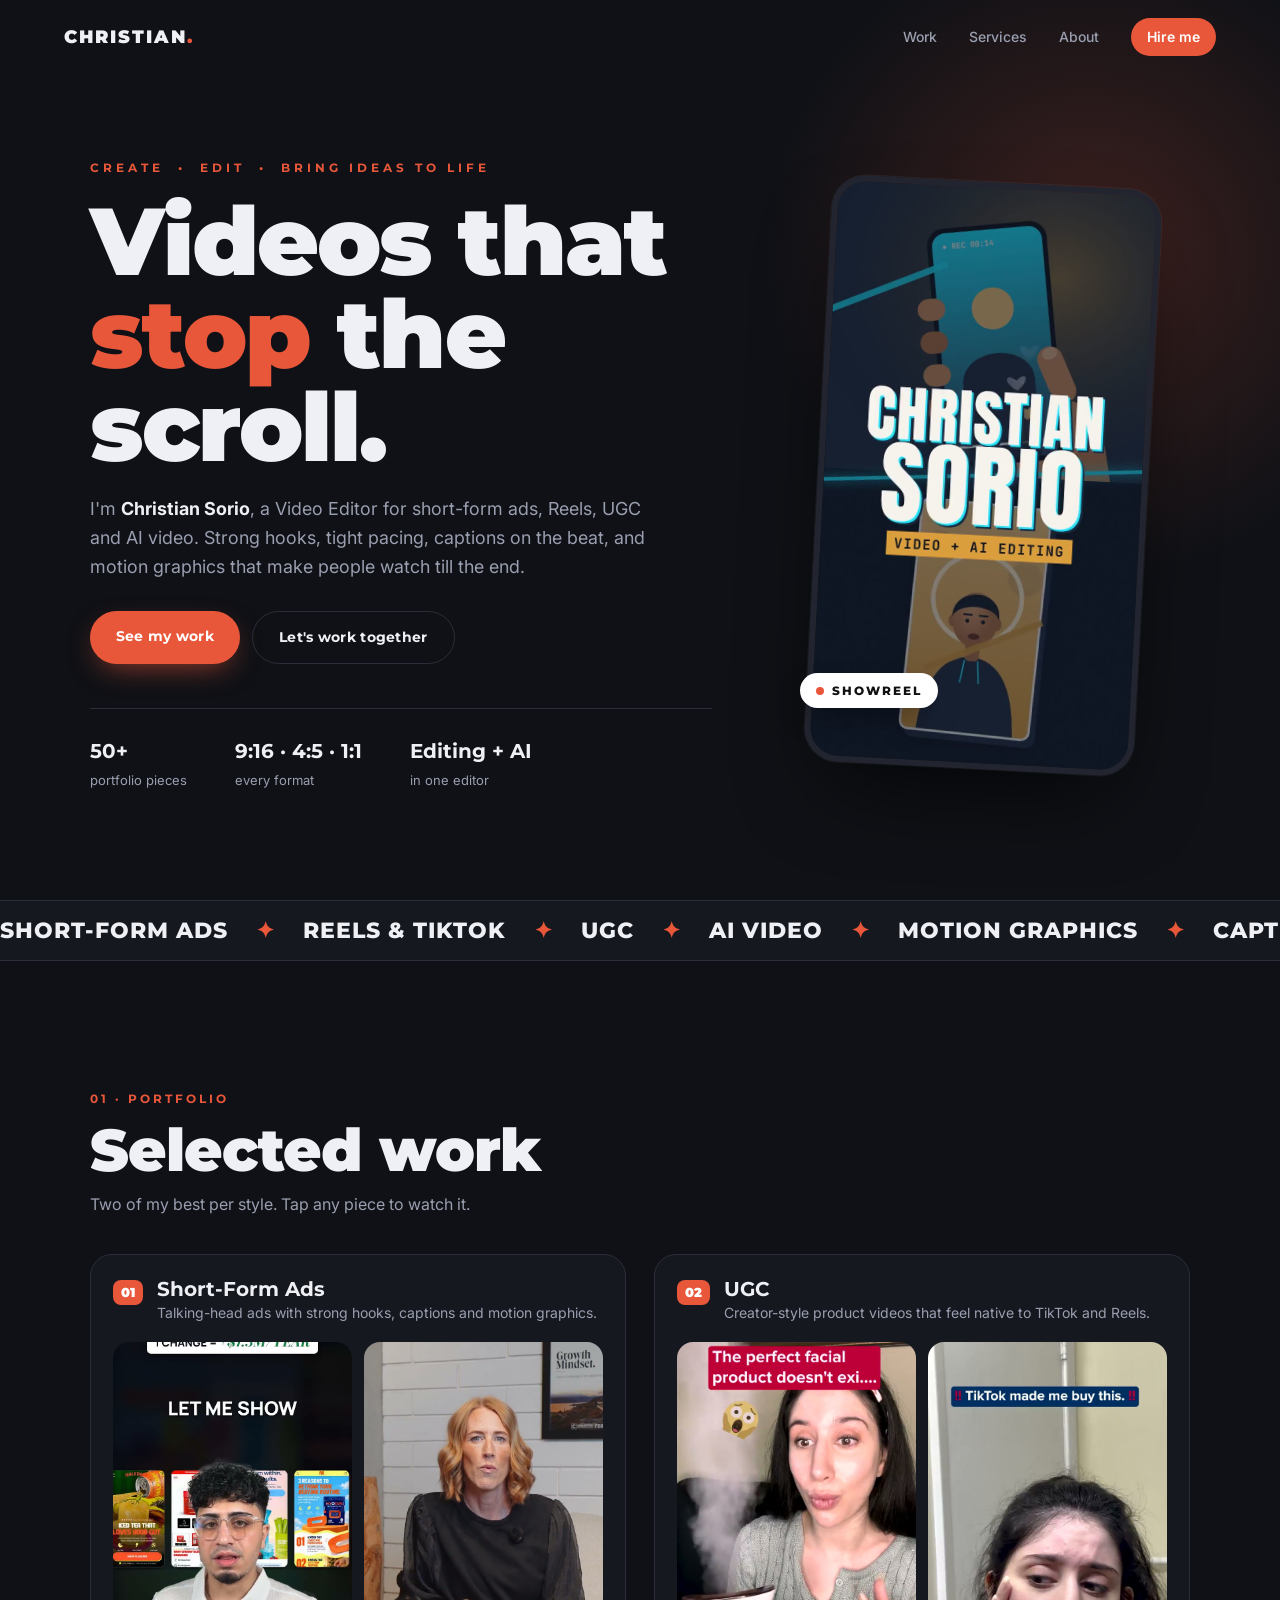
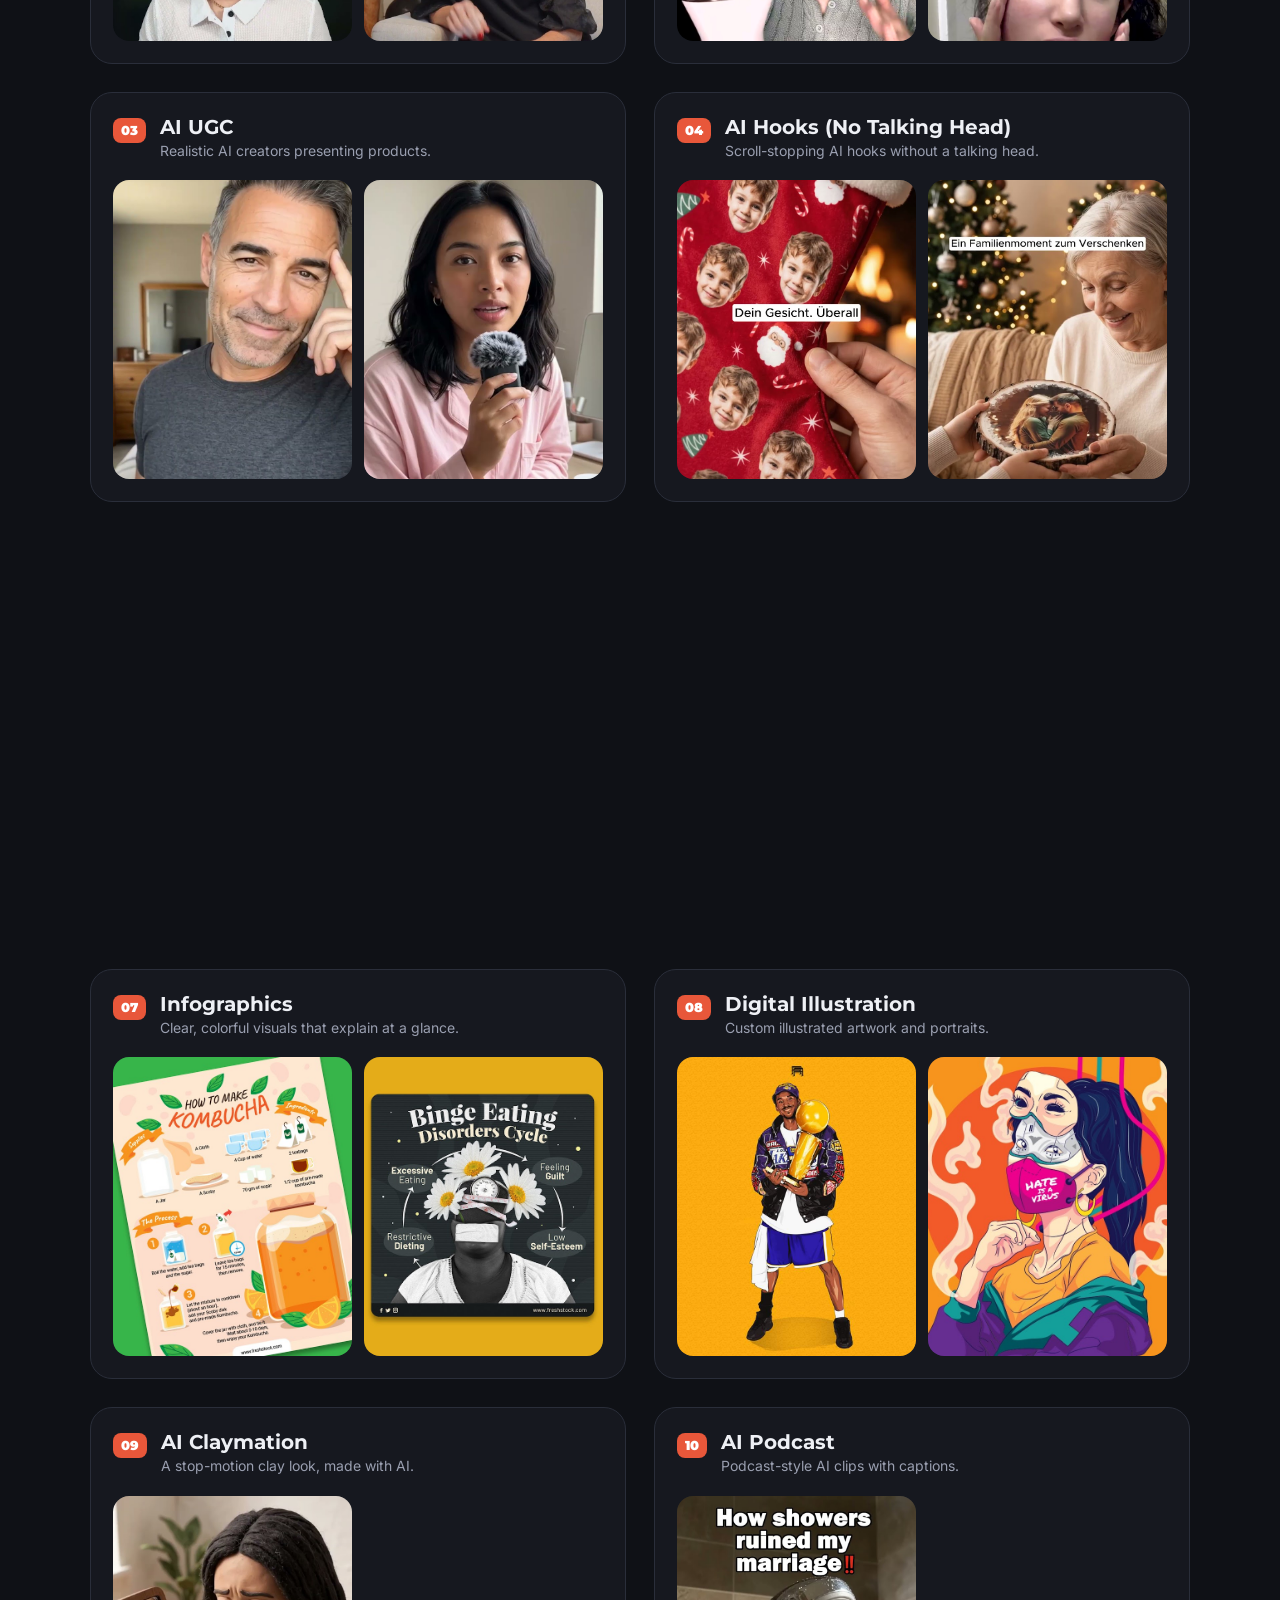
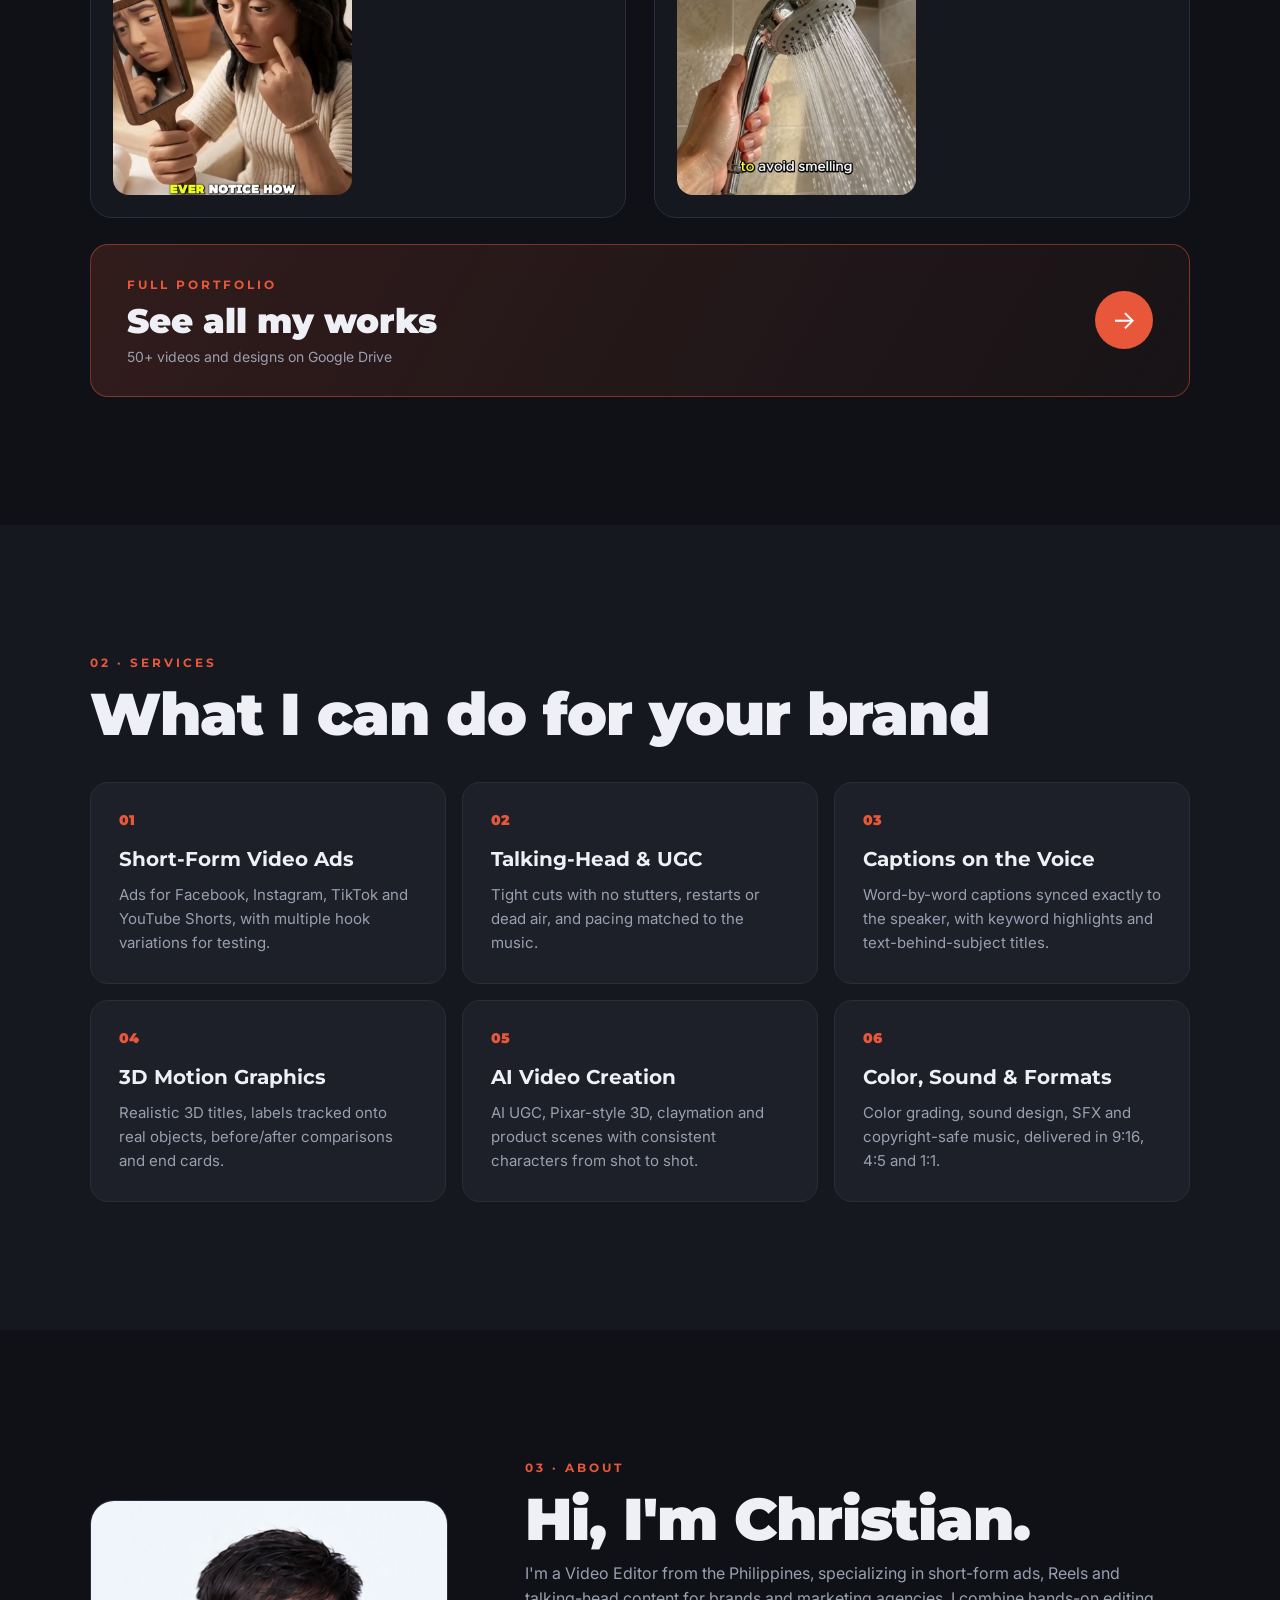
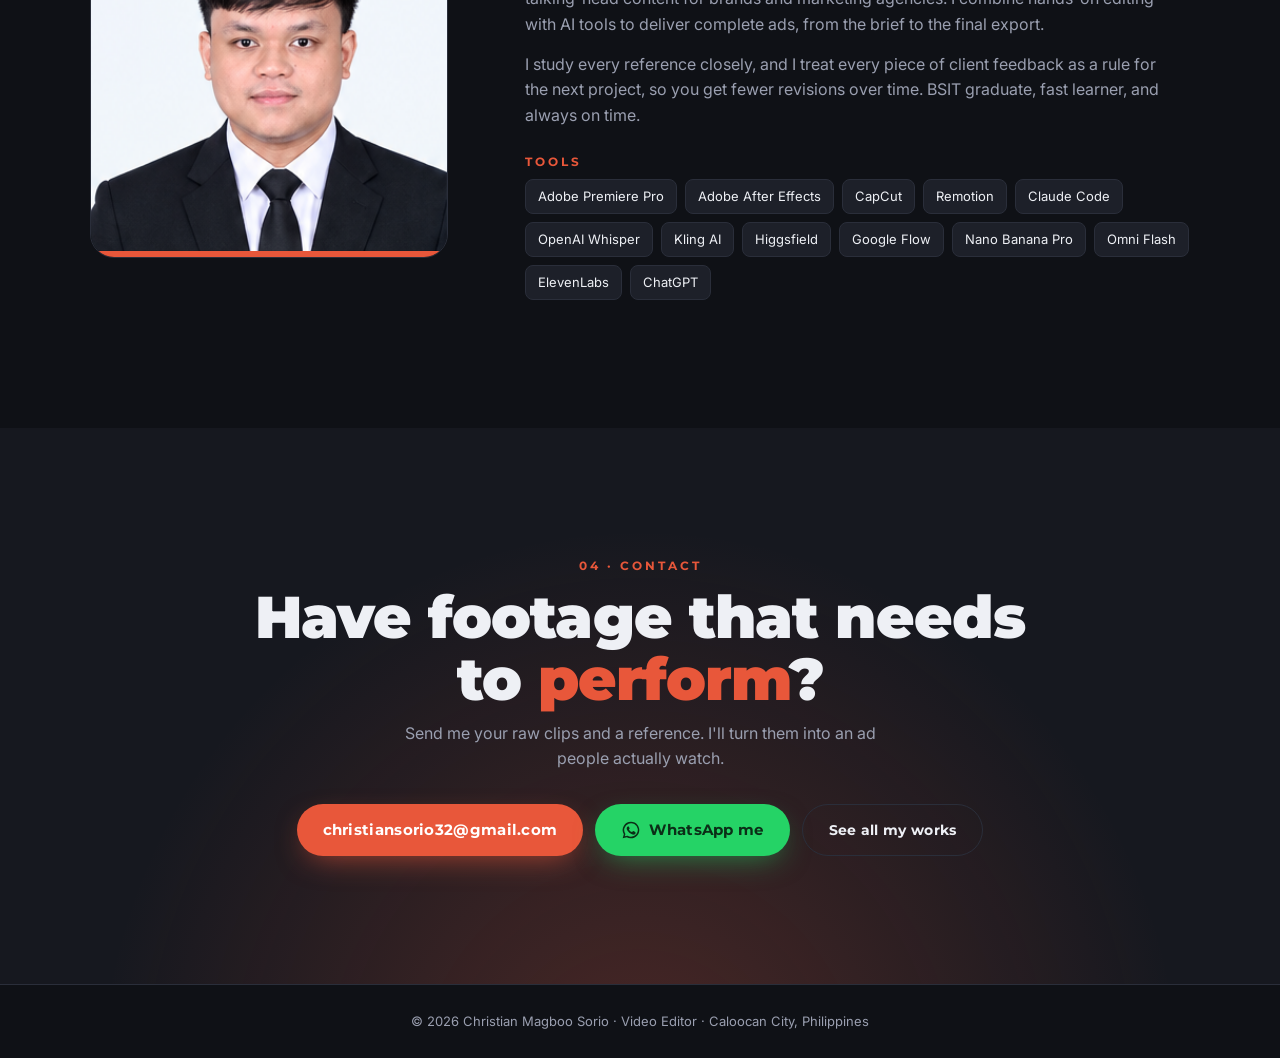
==== index.html @ 600bf866 "Add files via upload" ====
<!doctype html>
<html lang="en">
<head>
<meta charset="utf-8">
<meta name="viewport" content="width=device-width, initial-scale=1">
<title>Christian Sorio | Video Editor</title>
<meta name="description" content="Christian Sorio: Video Editor for short-form ads, Reels, UGC and AI video.">
<meta property="og:title" content="Christian Sorio | Video Editor">
<meta property="og:description" content="Short-form ads, Reels, UGC and AI video that stop the scroll.">
<meta property="og:image" content="media/showreel.jpg">
<link rel="icon" href="media/photo.png">
<link rel="preconnect" href="https://fonts.googleapis.com">
<link rel="preconnect" href="https://fonts.gstatic.com" crossorigin>
<link href="https://fonts.googleapis.com/css2?family=Montserrat:wght@600;700;800;900&family=Inter:wght@400;500;600&display=swap" rel="stylesheet">
<link rel="stylesheet" href="style.css">
</head>
<body>

<header class="nav">
  <a class="brand" href="#top">CHRISTIAN<span>.</span></a>
  <nav>
    <a href="#work">Work</a>
    <a href="#services">Services</a>
    <a href="#about">About</a>
    <a class="nav-cta" href="#contact">Hire me</a>
  </nav>
</header>

<section class="hero" id="top">
  <div class="hero-text">
    <div class="eyebrow reveal">CREATE &nbsp;•&nbsp; EDIT &nbsp;•&nbsp; BRING IDEAS TO LIFE</div>
    <h1 class="reveal">Videos that <em>stop</em> the scroll.</h1>
    <p class="lead reveal">I'm <b>Christian Sorio</b>, a Video Editor for short-form ads, Reels, UGC and AI video. Strong hooks, tight pacing, captions on the beat, and motion graphics that make people watch till the end.</p>
    <div class="hero-buttons reveal">
      <a class="btn primary" href="#work">See my work</a>
      <a class="btn ghost" href="#contact">Let's work together</a>
    </div>
    <div class="hero-stats reveal">
      <div><b>50+</b><span>portfolio pieces</span></div>
      <div><b>9:16 · 4:5 · 1:1</b><span>every format</span></div>
      <div><b>Editing + AI</b><span>in one editor</span></div>
    </div>
  </div>
  <div class="hero-reel reveal">
    <div class="phone">
      <video src="media/showreel.mp4" poster="media/showreel.jpg" autoplay muted loop playsinline></video>
    </div>
    <div class="reel-tag"><span class="dot"></span>SHOWREEL</div>
  </div>
</section>

<div class="marquee" aria-hidden="true">
  <div class="track">
    <span>SHORT-FORM ADS</span><i>✦</i><span>REELS &amp; TIKTOK</span><i>✦</i><span>UGC</span><i>✦</i><span>AI VIDEO</span><i>✦</i><span>MOTION GRAPHICS</span><i>✦</i><span>CAPTIONS</span><i>✦</i><span>COLOR GRADING</span><i>✦</i><span>SOUND DESIGN</span><i>✦</i>
    <span>SHORT-FORM ADS</span><i>✦</i><span>REELS &amp; TIKTOK</span><i>✦</i><span>UGC</span><i>✦</i><span>AI VIDEO</span><i>✦</i><span>MOTION GRAPHICS</span><i>✦</i><span>CAPTIONS</span><i>✦</i><span>COLOR GRADING</span><i>✦</i><span>SOUND DESIGN</span><i>✦</i>
  </div>
</div>

<section class="section" id="work">
  <div class="section-head reveal">
    <div class="kicker">01 · PORTFOLIO</div>
    <h2>Selected work</h2>
    <p>Two of my best per style. Tap any piece to watch it.</p>
  </div>
  <div class="groups" id="groups"></div>
  <a class="all-works reveal" href="https://drive.google.com/drive/folders/1kssaxnXGvn8CvTrdE1m8ieE4XCA9Ksn9" target="_blank" rel="noopener">
    <span><span class="kicker">FULL PORTFOLIO</span><b>See all my works</b><small>50+ videos and designs on Google Drive</small></span>
    <span class="arrow">→</span>
  </a>
</section>

<section class="section dark" id="services">
  <div class="section-head reveal">
    <div class="kicker">02 · SERVICES</div>
    <h2>What I can do for your brand</h2>
  </div>
  <div class="services">
    <div class="card reveal"><div class="num">01</div><h3>Short-Form Video Ads</h3><p>Ads for Facebook, Instagram, TikTok and YouTube Shorts, with multiple hook variations for testing.</p></div>
    <div class="card reveal"><div class="num">02</div><h3>Talking-Head &amp; UGC</h3><p>Tight cuts with no stutters, restarts or dead air, and pacing matched to the music.</p></div>
    <div class="card reveal"><div class="num">03</div><h3>Captions on the Voice</h3><p>Word-by-word captions synced exactly to the speaker, with keyword highlights and text-behind-subject titles.</p></div>
    <div class="card reveal"><div class="num">04</div><h3>3D Motion Graphics</h3><p>Realistic 3D titles, labels tracked onto real objects, before/after comparisons and end cards.</p></div>
    <div class="card reveal"><div class="num">05</div><h3>AI Video Creation</h3><p>AI UGC, Pixar-style 3D, claymation and product scenes with consistent characters from shot to shot.</p></div>
    <div class="card reveal"><div class="num">06</div><h3>Color, Sound &amp; Formats</h3><p>Color grading, sound design, SFX and copyright-safe music, delivered in 9:16, 4:5 and 1:1.</p></div>
  </div>
</section>

<section class="section" id="about">
  <div class="about">
    <div class="about-photo reveal"><img src="media/photo.png" alt="Christian Sorio"></div>
    <div class="about-text">
      <div class="kicker reveal">03 · ABOUT</div>
      <h2 class="reveal">Hi, I'm Christian.</h2>
      <p class="reveal">I'm a Video Editor from the Philippines, specializing in short-form ads, Reels and talking-head content for brands and marketing agencies. I combine hands-on editing with AI tools to deliver complete ads, from the brief to the final export.</p>
      <p class="reveal">I study every reference closely, and I treat every piece of client feedback as a rule for the next project, so you get fewer revisions over time. BSIT graduate, fast learner, and always on time.</p>
      <div class="tools reveal">
        <div class="tools-label">TOOLS</div>
        <div class="chips">
          <span>Adobe Premiere Pro</span><span>Adobe After Effects</span><span>CapCut</span><span>Remotion</span>
          <span>Claude Code</span><span>OpenAI Whisper</span><span>Kling AI</span><span>Higgsfield</span>
          <span>Google Flow</span><span>Nano Banana Pro</span><span>Omni Flash</span><span>ElevenLabs</span><span>ChatGPT</span>
        </div>
      </div>
    </div>
  </div>
</section>

<section class="section contact" id="contact">
  <div class="kicker reveal">04 · CONTACT</div>
  <h2 class="reveal">Have footage that needs<br class="desk"> to <em>perform</em>?</h2>
  <p class="reveal">Send me your raw clips and a reference. I'll turn them into an ad people actually watch.</p>
  <div class="contact-buttons reveal">
    <a class="btn primary big" href="mailto:christiansorio32@gmail.com">christiansorio32@gmail.com</a>
    <a class="btn whatsapp big" href="https://wa.me/639480076425" target="_blank" rel="noopener"><svg viewBox="0 0 24 24" aria-hidden="true"><path fill="currentColor" d="M12 2a10 10 0 0 0-8.6 15.1L2 22l5-1.3A10 10 0 1 0 12 2zm0 18.2a8.2 8.2 0 0 1-4.2-1.2l-.3-.2-3 .8.8-2.9-.2-.3A8.2 8.2 0 1 1 12 20.2zm4.5-6.1c-.2-.1-1.5-.7-1.7-.8-.2-.1-.4-.1-.6.1l-.8 1c-.1.2-.3.2-.5.1a6.7 6.7 0 0 1-3.3-2.9c-.2-.4.2-.4.7-1.3.1-.2 0-.3 0-.4l-.8-1.8c-.2-.5-.4-.4-.6-.4h-.5a1 1 0 0 0-.7.3 3 3 0 0 0-.9 2.2 5.2 5.2 0 0 0 1.1 2.7 11.9 11.9 0 0 0 4.6 4c1.7.7 2.3.8 3.2.6.5-.1 1.5-.6 1.7-1.2.2-.6.2-1.1.2-1.2-.1-.1-.3-.2-.5-.3z"/></svg>WhatsApp me</a>
    <a class="btn ghost" id="linkedin" href="#" target="_blank" rel="noopener" hidden>LinkedIn</a>
    <a class="btn ghost" href="https://drive.google.com/drive/folders/1kssaxnXGvn8CvTrdE1m8ieE4XCA9Ksn9" target="_blank" rel="noopener">See all my works</a>
  </div>
</section>

<footer>© <span id="year"></span> Christian Magboo Sorio · Video Editor · Caloocan City, Philippines</footer>

<div class="lightbox" id="lightbox" aria-hidden="true">
  <button class="close" aria-label="Close">✕</button>
  <div class="frame" id="frame"></div>
  <div class="caption" id="caption"></div>
</div>

<script src="portfolio.js"></script>
<script src="site.js"></script>
</body>
</html>
---- style.css ----
:root {
  --bg: #0f1116;
  --bg2: #16181f;
  --card: #1d2029;
  --line: #2a2e3a;
  --text: #eef0f5;
  --muted: #9a9fb0;
  --accent: #e8573a;
  --accent2: #ff8a5c;
}
* { box-sizing: border-box; margin: 0; padding: 0; }
html { scroll-behavior: smooth; overflow-x: clip; }
body { background: var(--bg); color: var(--text); font-family: Inter, Arial, sans-serif; line-height: 1.6; overflow-x: hidden; }
a { color: inherit; text-decoration: none; }
[hidden] { display: none !important; }
img, video { display: block; max-width: 100%; }
h1, h2, h3, .brand, .btn, .kicker, .eyebrow { font-family: Montserrat, sans-serif; }
em { font-style: normal; color: var(--accent); }

/* Nav */
.nav { position: fixed; inset: 0 0 auto 0; z-index: 50; display: flex; justify-content: space-between; align-items: center; padding: 18px clamp(16px, 5vw, 64px); transition: background .3s, padding .3s; }
.nav.scrolled { background: rgba(15, 17, 22, .86); backdrop-filter: blur(12px); padding-top: 12px; padding-bottom: 12px; border-bottom: 1px solid var(--line); }
.brand { font-weight: 900; letter-spacing: 2px; font-size: 18px; }
.brand span { color: var(--accent); }
.nav nav { display: flex; gap: clamp(14px, 3vw, 32px); align-items: center; font-size: 14px; font-weight: 500; }
.nav nav a:not(.nav-cta) { color: var(--muted); transition: color .2s; }
.nav nav a:hover { color: var(--text); }
.nav-cta { background: var(--accent); color: #fff; padding: 8px 16px; border-radius: 999px; font-weight: 600; }

/* Buttons */
.btn { display: inline-block; padding: 14px 26px; border-radius: 999px; font-weight: 700; font-size: 14px; letter-spacing: .3px; transition: transform .2s, background .2s, box-shadow .2s; }
.btn:hover { transform: translateY(-2px); }
.btn.primary { background: var(--accent); color: #fff; box-shadow: 0 10px 30px -10px rgba(232, 87, 58, .7); }
.btn.primary:hover { background: var(--accent2); }
.btn.ghost { border: 1.5px solid var(--line); color: var(--text); }
.btn.ghost:hover { border-color: var(--accent); }

/* Hero */
.hero { min-height: 100vh; display: grid; grid-template-columns: 1.2fr .8fr; gap: clamp(24px, 5vw, 80px); align-items: center; padding: 110px clamp(16px, 7vw, 110px) 60px; position: relative; overflow: hidden; }
.hero::before { content: ""; position: absolute; width: 60vw; height: 60vw; right: -15vw; top: -10vw; background: radial-gradient(circle, rgba(232, 87, 58, .22), transparent 60%); pointer-events: none; }
.eyebrow { font-size: 12px; letter-spacing: 4px; color: var(--accent); font-weight: 700; }
.hero h1 { font-size: clamp(44px, 7.4vw, 104px); line-height: .98; font-weight: 900; letter-spacing: -2px; margin: 18px 0 22px; }
.lead { font-size: clamp(16px, 1.4vw, 19px); color: var(--muted); max-width: 560px; }
.lead b { color: var(--text); }
.hero-buttons { display: flex; flex-wrap: wrap; gap: 12px; margin-top: 30px; }
.hero-stats { display: flex; flex-wrap: wrap; gap: clamp(20px, 4vw, 48px); margin-top: 44px; padding-top: 26px; border-top: 1px solid var(--line); }
.hero-stats b { display: block; font-family: Montserrat, sans-serif; font-size: 20px; }
.hero-stats span { color: var(--muted); font-size: 13px; }
.hero-reel { position: relative; justify-self: center; }
.phone { width: min(330px, 70vw); aspect-ratio: 9 / 16; border-radius: 34px; overflow: hidden; border: 6px solid #22252f; box-shadow: 0 40px 90px -30px rgba(0, 0, 0, .8), 0 0 0 1px rgba(255, 255, 255, .06); transform: rotate(3deg); animation: float 6s ease-in-out infinite; }
.phone video { width: 100%; height: 100%; object-fit: cover; }
@keyframes float { 50% { transform: rotate(3deg) translateY(-12px); } }
.reel-tag { position: absolute; left: -18px; bottom: 60px; background: #fff; color: #111; font: 800 12px Montserrat, sans-serif; letter-spacing: 2px; padding: 10px 16px; border-radius: 999px; display: flex; gap: 8px; align-items: center; box-shadow: 0 12px 30px -10px rgba(0, 0, 0, .6); }
.reel-tag .dot { width: 8px; height: 8px; border-radius: 50%; background: var(--accent); animation: pulse 1.4s infinite; }
@keyframes pulse { 50% { opacity: .25; } }

/* Marquee */
.marquee { overflow: hidden; border-block: 1px solid var(--line); background: var(--bg2); padding: 16px 0; }
.track { display: flex; gap: 28px; width: max-content; animation: scroll 32s linear infinite; font: 800 clamp(16px, 2vw, 22px) Montserrat, sans-serif; letter-spacing: 1px; white-space: nowrap; }
.track i { color: var(--accent); font-style: normal; }
@keyframes scroll { to { transform: translateX(-50%); } }

/* Sections */
.section { padding: clamp(70px, 10vw, 130px) clamp(16px, 7vw, 110px); }
.section.dark { background: var(--bg2); }
.kicker { color: var(--accent); font-weight: 700; font-size: 12px; letter-spacing: 3px; }
.section h2 { font-size: clamp(32px, 4.6vw, 60px); line-height: 1.05; font-weight: 900; letter-spacing: -1px; margin: 12px 0 10px; }
.section-head p { color: var(--muted); }

/* Filters + grid */
.item { aspect-ratio: 4 / 5; position: relative; border-radius: 16px; overflow: hidden; background: var(--card); cursor: pointer; display: block; width: 100%; border: 0; padding: 0; text-align: left; color: inherit; }
.item img { width: 100%; height: 100%; object-fit: cover; object-position: center 30%; transition: transform .6s cubic-bezier(.2, .7, .2, 1), filter .4s; }
.item:hover img { transform: scale(1.06); filter: brightness(.7); }
.item .play { position: absolute; top: 50%; left: 50%; width: 58px; height: 58px; margin: -29px 0 0 -29px; border-radius: 50%; background: rgba(255, 255, 255, .95); display: grid; place-items: center; transform: scale(.6); opacity: 0; transition: all .3s; }
.item .play::after { content: ""; border-left: 16px solid var(--accent); border-top: 10px solid transparent; border-bottom: 10px solid transparent; margin-left: 4px; }
.item:hover .play { transform: scale(1); opacity: 1; }
/* Style groups */
.groups { display: grid; grid-template-columns: 1fr 1fr; gap: 28px; margin-top: 36px; }
.group { background: var(--bg2); border: 1px solid var(--line); border-radius: 22px; padding: 22px; }
.group-head { display: flex; gap: 14px; align-items: flex-start; margin-bottom: 18px; }
.group-num { flex: none; font: 900 13px Montserrat, sans-serif; color: #fff; background: var(--accent); border-radius: 8px; padding: 6px 8px; line-height: 1; margin-top: 3px; }
.group h3 { font-size: 20px; line-height: 1.25; }
.group p { color: var(--muted); font-size: 14px; }
.group-items { display: grid; grid-template-columns: 1fr 1fr; gap: 12px; }
.item.image .play::after { border: 0; width: 18px; height: 18px; margin: 0; background: radial-gradient(circle at 40% 40%, transparent 6px, var(--accent) 6.5px, var(--accent) 8.5px, transparent 9px); }
.all-works { margin-top: 26px; display: flex; justify-content: space-between; align-items: center; gap: 16px; padding: 26px clamp(20px, 3vw, 36px); border-radius: 18px; background: linear-gradient(120deg, rgba(232, 87, 58, .16), rgba(232, 87, 58, .04)); border: 1px solid rgba(232, 87, 58, .45); transition: transform .3s, border-color .3s, background .3s; }
.all-works:hover { transform: translateY(-3px); border-color: var(--accent); background: linear-gradient(120deg, rgba(232, 87, 58, .26), rgba(232, 87, 58, .08)); }
.all-works b { display: block; font: 900 clamp(22px, 3vw, 34px) Montserrat, sans-serif; margin: 4px 0 2px; }
.all-works small { color: var(--muted); font-size: 14px; }
.all-works .arrow { flex: none; width: 58px; height: 58px; border-radius: 50%; background: var(--accent); color: #fff; display: grid; place-items: center; font-size: 26px; transition: transform .3s; }
.all-works:hover .arrow { transform: translateX(6px); }

/* Services */
.services { display: grid; grid-template-columns: repeat(3, 1fr); gap: 16px; margin-top: 36px; }
.card { background: var(--card); border: 1px solid var(--line); border-radius: 18px; padding: 28px; transition: transform .3s, border-color .3s; }
.card:hover { transform: translateY(-6px); border-color: var(--accent); }
.card .num { font: 900 14px Montserrat, sans-serif; color: var(--accent); }
.card h3 { font-size: 20px; margin: 14px 0 8px; }
.card p { color: var(--muted); font-size: 15px; }

/* About */
.about { display: grid; grid-template-columns: .7fr 1.3fr; gap: clamp(28px, 6vw, 90px); align-items: center; }
.about-photo { border-radius: 24px; overflow: hidden; border: 1px solid var(--line); position: relative; max-width: 420px; }
.about-photo::after { content: ""; position: absolute; inset: auto 0 0 0; height: 6px; background: var(--accent); }
.about-photo img { width: 100%; aspect-ratio: 1; object-fit: cover; }
.about-text p { color: var(--muted); margin-bottom: 14px; max-width: 640px; }
.tools { margin-top: 26px; }
.tools-label { font: 700 12px Montserrat, sans-serif; letter-spacing: 3px; color: var(--accent); margin-bottom: 10px; }
.chips { display: flex; flex-wrap: wrap; gap: 8px; }
.chips span { background: var(--card); border: 1px solid var(--line); padding: 6px 12px; border-radius: 8px; font-size: 13px; }

/* Contact */
.contact { text-align: center; background: radial-gradient(ellipse at 50% 120%, rgba(232, 87, 58, .25), transparent 60%), var(--bg2); }
.contact p { color: var(--muted); max-width: 520px; margin: 0 auto; }
.contact-buttons { display: flex; flex-wrap: wrap; justify-content: center; gap: 12px; margin-top: 32px; }
.btn.big { font-size: 15px; }
.btn.whatsapp { background: #25d366; color: #0b2e17; display: inline-flex; align-items: center; gap: 8px; box-shadow: 0 10px 30px -10px rgba(37, 211, 102, .6); }
.btn.whatsapp:hover { background: #3ee07a; }
.btn.whatsapp svg { width: 20px; height: 20px; }
footer { text-align: center; color: var(--muted); font-size: 13px; padding: 26px 16px; border-top: 1px solid var(--line); }

/* Lightbox */
.lightbox { position: fixed; inset: 0; z-index: 100; background: rgba(5, 6, 9, .9); backdrop-filter: blur(14px); display: none; flex-direction: column; align-items: center; justify-content: center; padding: 60px 16px 24px; }
.lightbox.open { display: flex; }
.lightbox .frame { width: min(92vw, calc((100vh - 140px) * var(--r, .5625))); aspect-ratio: var(--r, .5625); max-height: calc(100vh - 140px); border-radius: 14px; overflow: hidden; background: #000; position: relative; }
.lightbox .frame::before { content: ""; position: absolute; top: 50%; left: 50%; width: 34px; height: 34px; margin: -17px; border: 3px solid var(--line); border-top-color: var(--accent); border-radius: 50%; animation: spin .8s linear infinite; z-index: 0; }
.lightbox .frame > * { position: relative; z-index: 1; }
@keyframes spin { to { transform: rotate(360deg); } }
.lightbox iframe, .lightbox .frame img { width: 100%; height: 100%; border: 0; object-fit: contain; }
.lightbox .caption { margin-top: 14px; font-weight: 600; }
.lightbox .close { position: absolute; top: 14px; right: 18px; background: none; border: 0; color: #fff; font-size: 28px; cursor: pointer; }

/* Scroll reveal */
.reveal { opacity: 0; transform: translateY(26px); transition: opacity .8s, transform .8s cubic-bezier(.2, .7, .2, 1); }
.reveal.in { opacity: 1; transform: none; }

/* Phone */
@media (max-width: 820px) {
  .nav nav a:not(.nav-cta) { display: none; }
  .hero { grid-template-columns: 1fr; padding-top: 100px; text-align: left; }
  .hero-reel { order: -1; margin-bottom: 8px; }
  .phone { width: min(230px, 60vw); }
  .reel-tag { left: -10px; bottom: 30px; }
  .about { grid-template-columns: 1fr; }
  .services { grid-template-columns: 1fr; }
  .desk { display: none; }
  .groups { grid-template-columns: 1fr; gap: 18px; }
  .group { padding: 16px; border-radius: 18px; }
  .group-items { gap: 10px; }
  .item { border-radius: 12px; }
  .item .play { opacity: 1; transform: scale(.7); }
}
@media (prefers-reduced-motion: reduce) {
  .phone, .track, .reel-tag .dot { animation: none; }
}
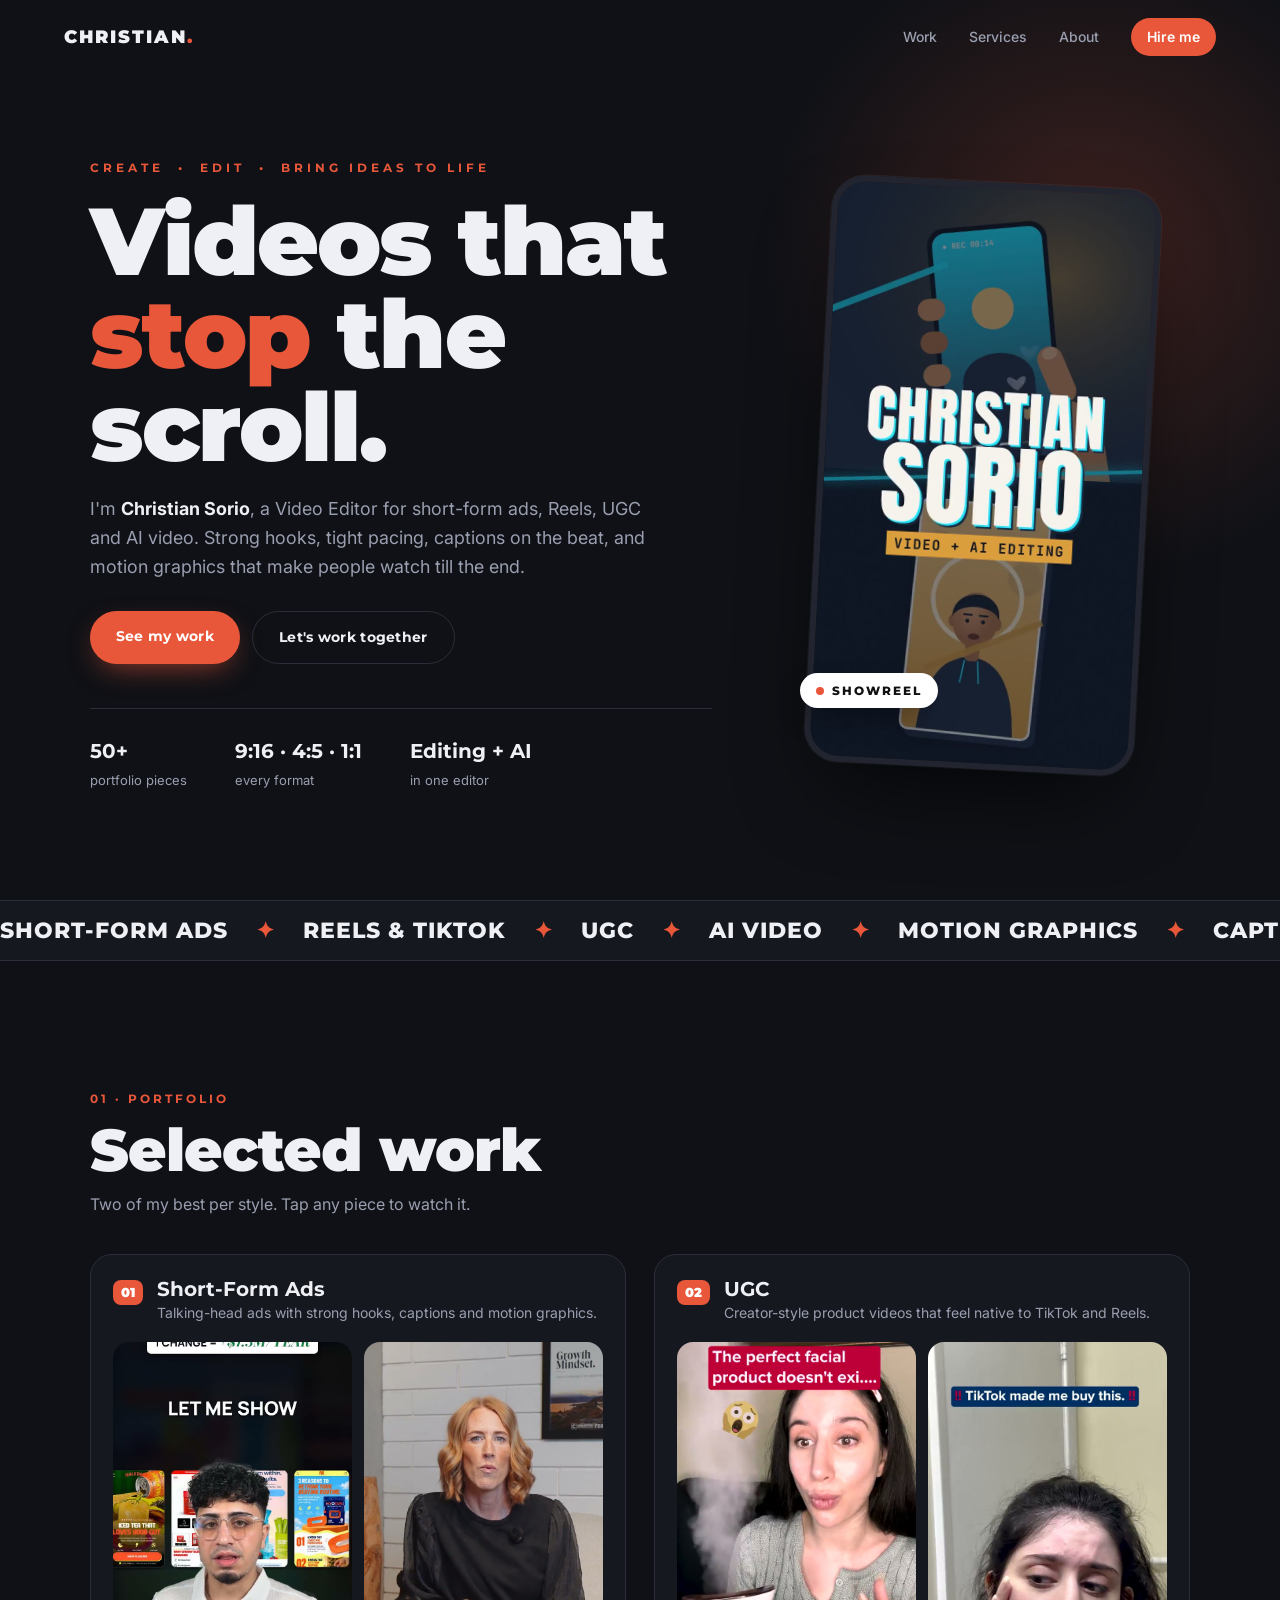
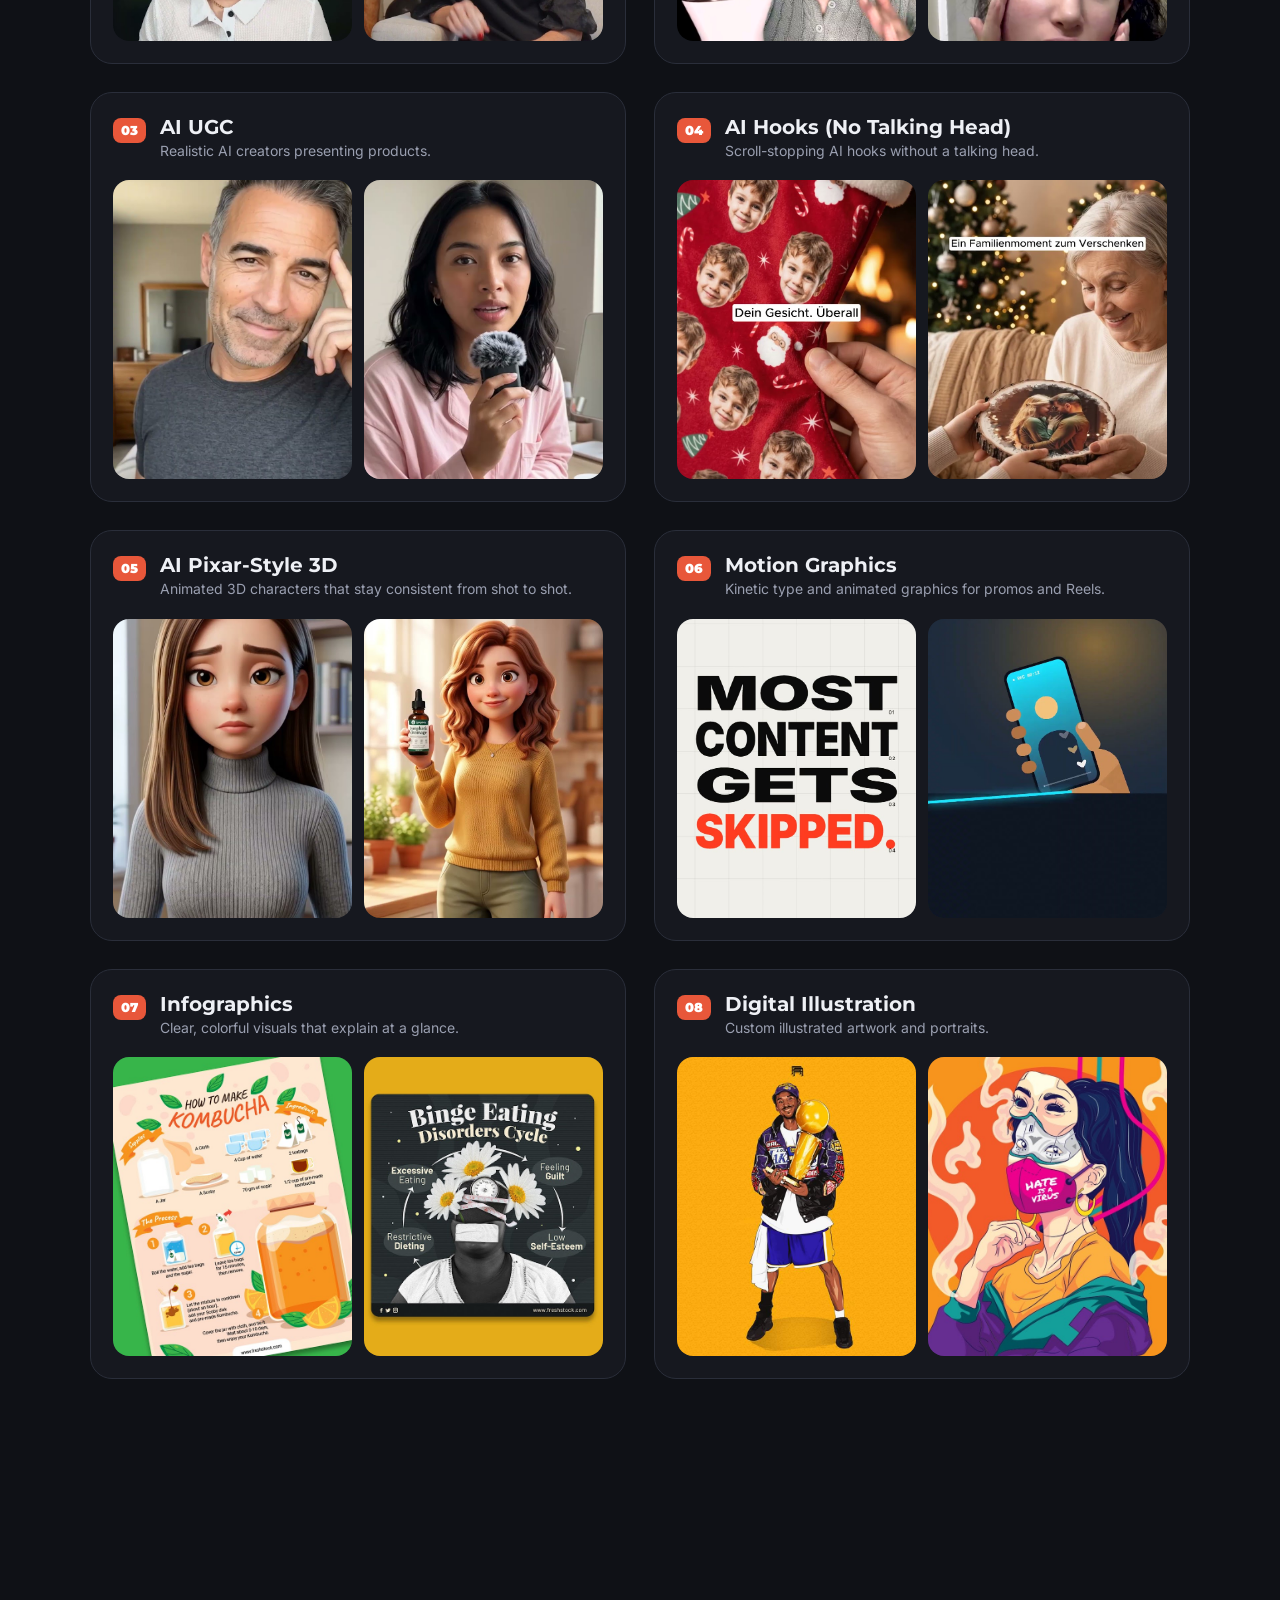
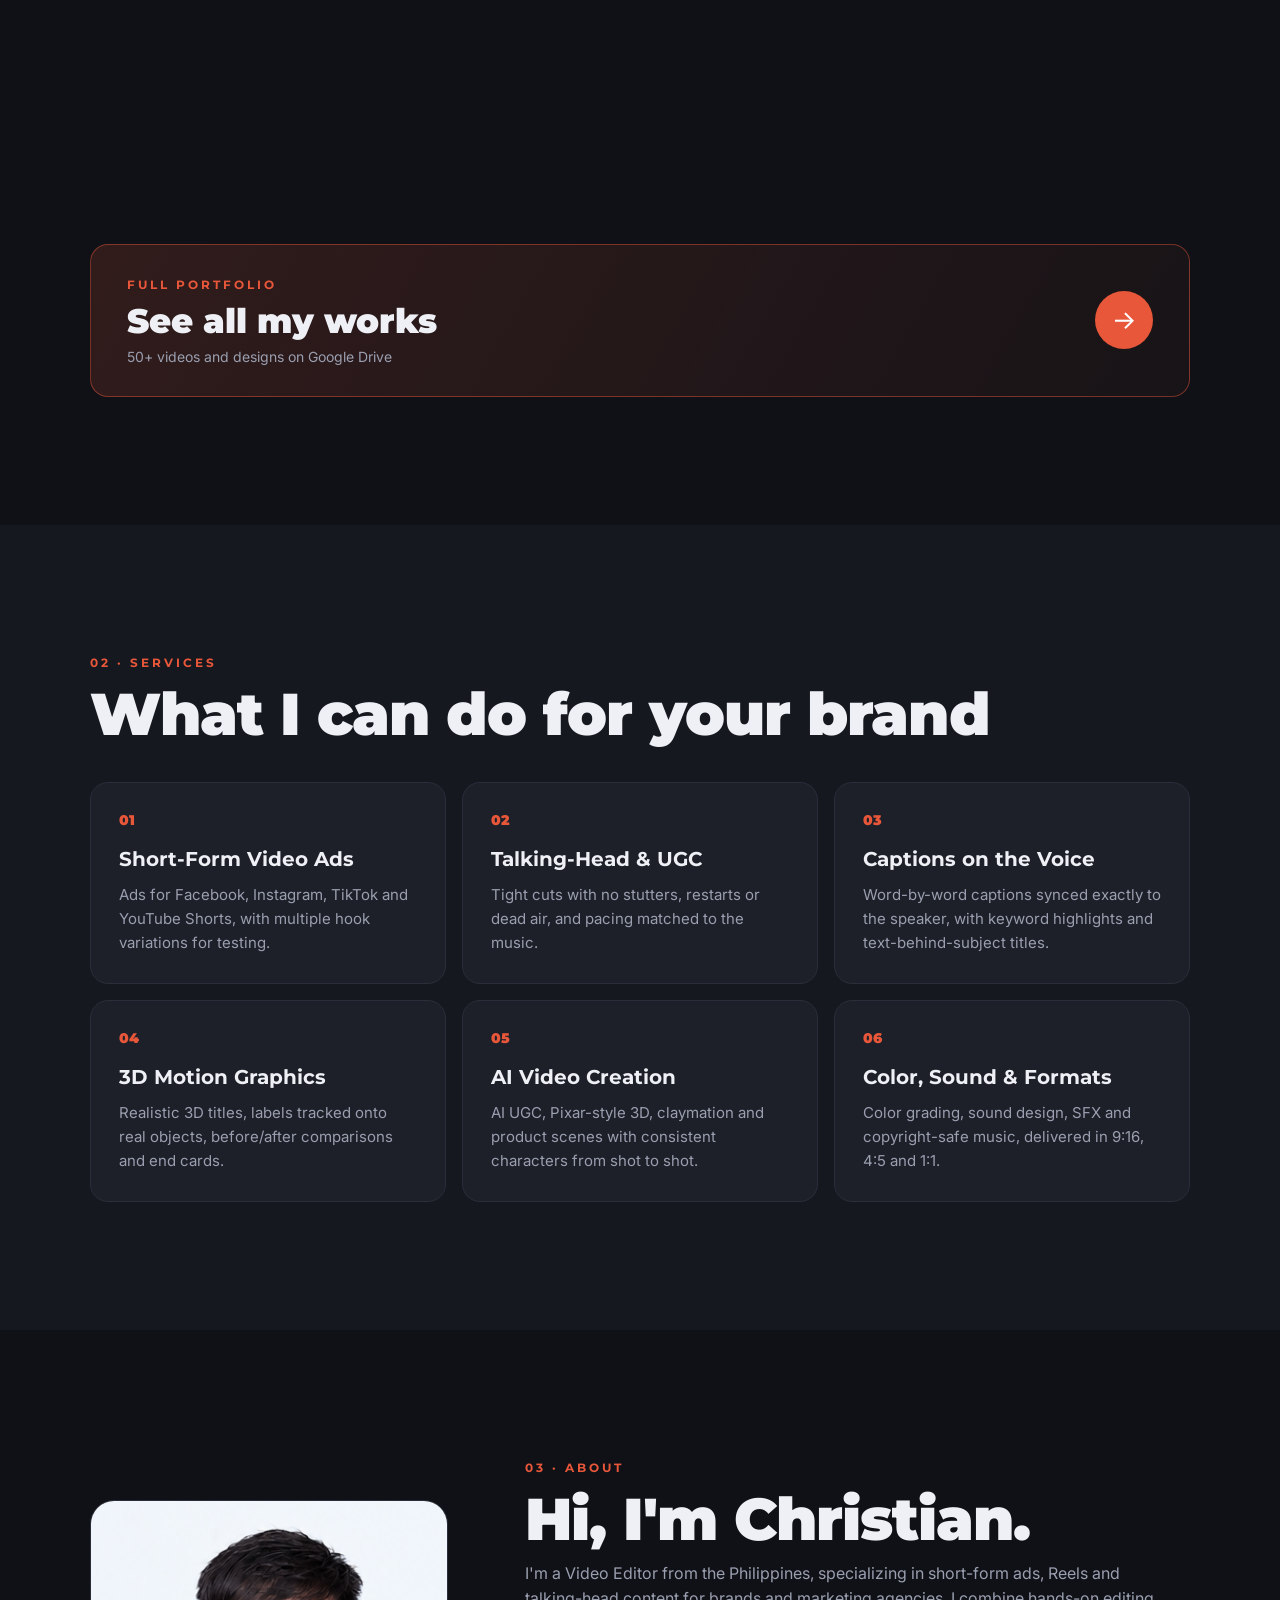
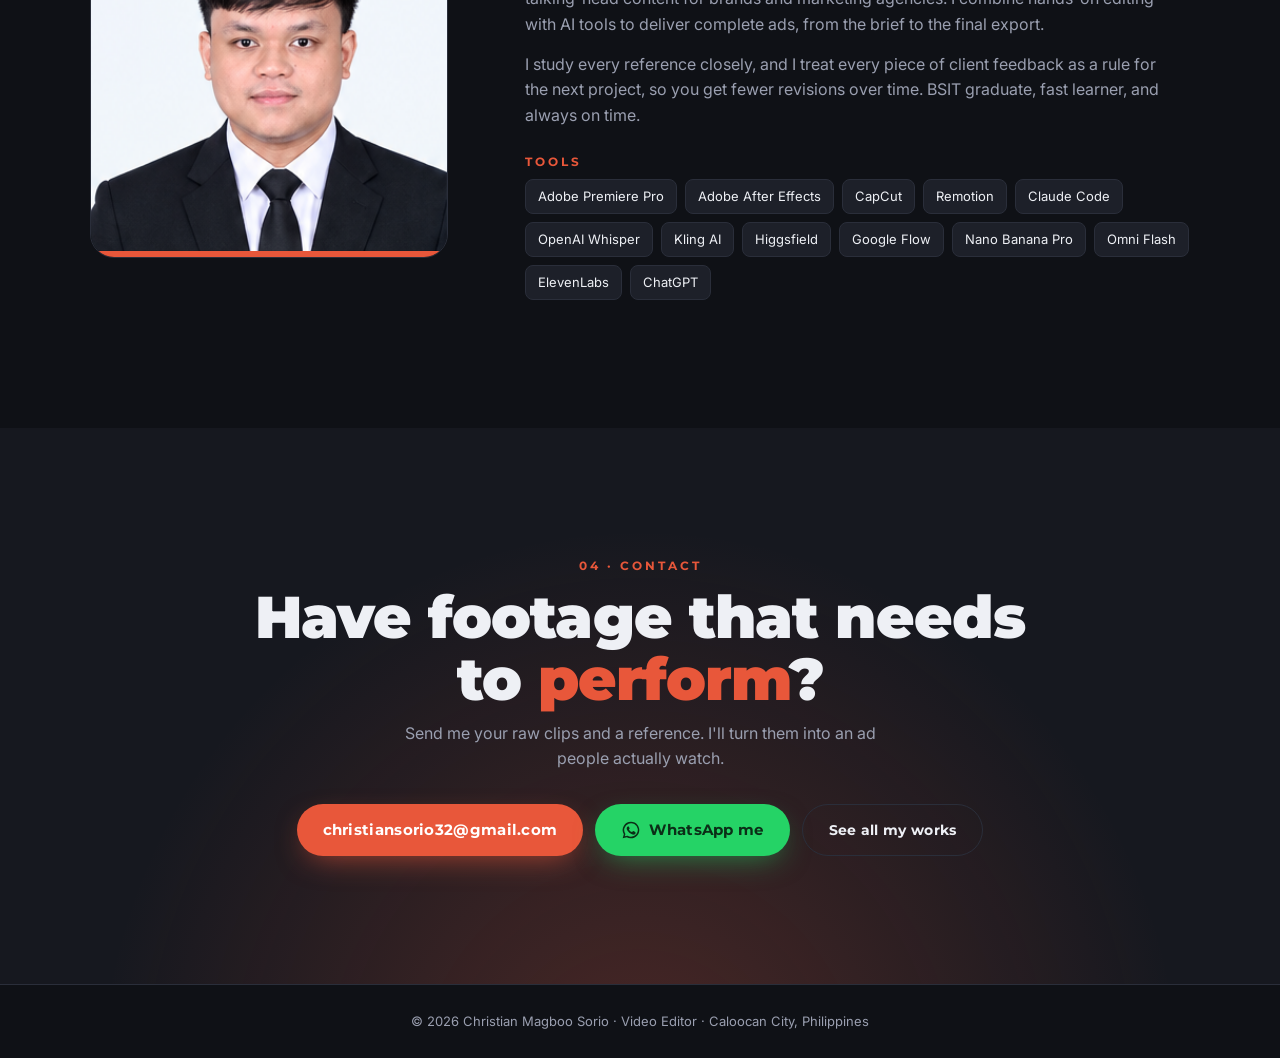
==== commit 8cabeb7a: "Add files via upload" ====
--- a/index.html
+++ b/index.html
@@ -5,9 +5,16 @@
 <meta name="viewport" content="width=device-width, initial-scale=1">
 <title>Christian Sorio | Video Editor</title>
 <meta name="description" content="Christian Sorio: Video Editor for short-form ads, Reels, UGC and AI video.">
+<meta property="og:type" content="website">
+<meta property="og:url" content="https://christiansorio-edits.github.io/">
+<meta property="og:site_name" content="Christian Sorio">
 <meta property="og:title" content="Christian Sorio | Video Editor">
 <meta property="og:description" content="Short-form ads, Reels, UGC and AI video that stop the scroll.">
-<meta property="og:image" content="media/showreel.jpg">
+<meta property="og:image" content="https://christiansorio-edits.github.io/media/og-image.jpg">
+<meta property="og:image:width" content="1200">
+<meta property="og:image:height" content="627">
+<meta name="twitter:card" content="summary_large_image">
+<meta name="author" content="Christian Sorio">
 <link rel="icon" href="media/photo.png">
 <link rel="preconnect" href="https://fonts.googleapis.com">
 <link rel="preconnect" href="https://fonts.gstatic.com" crossorigin>
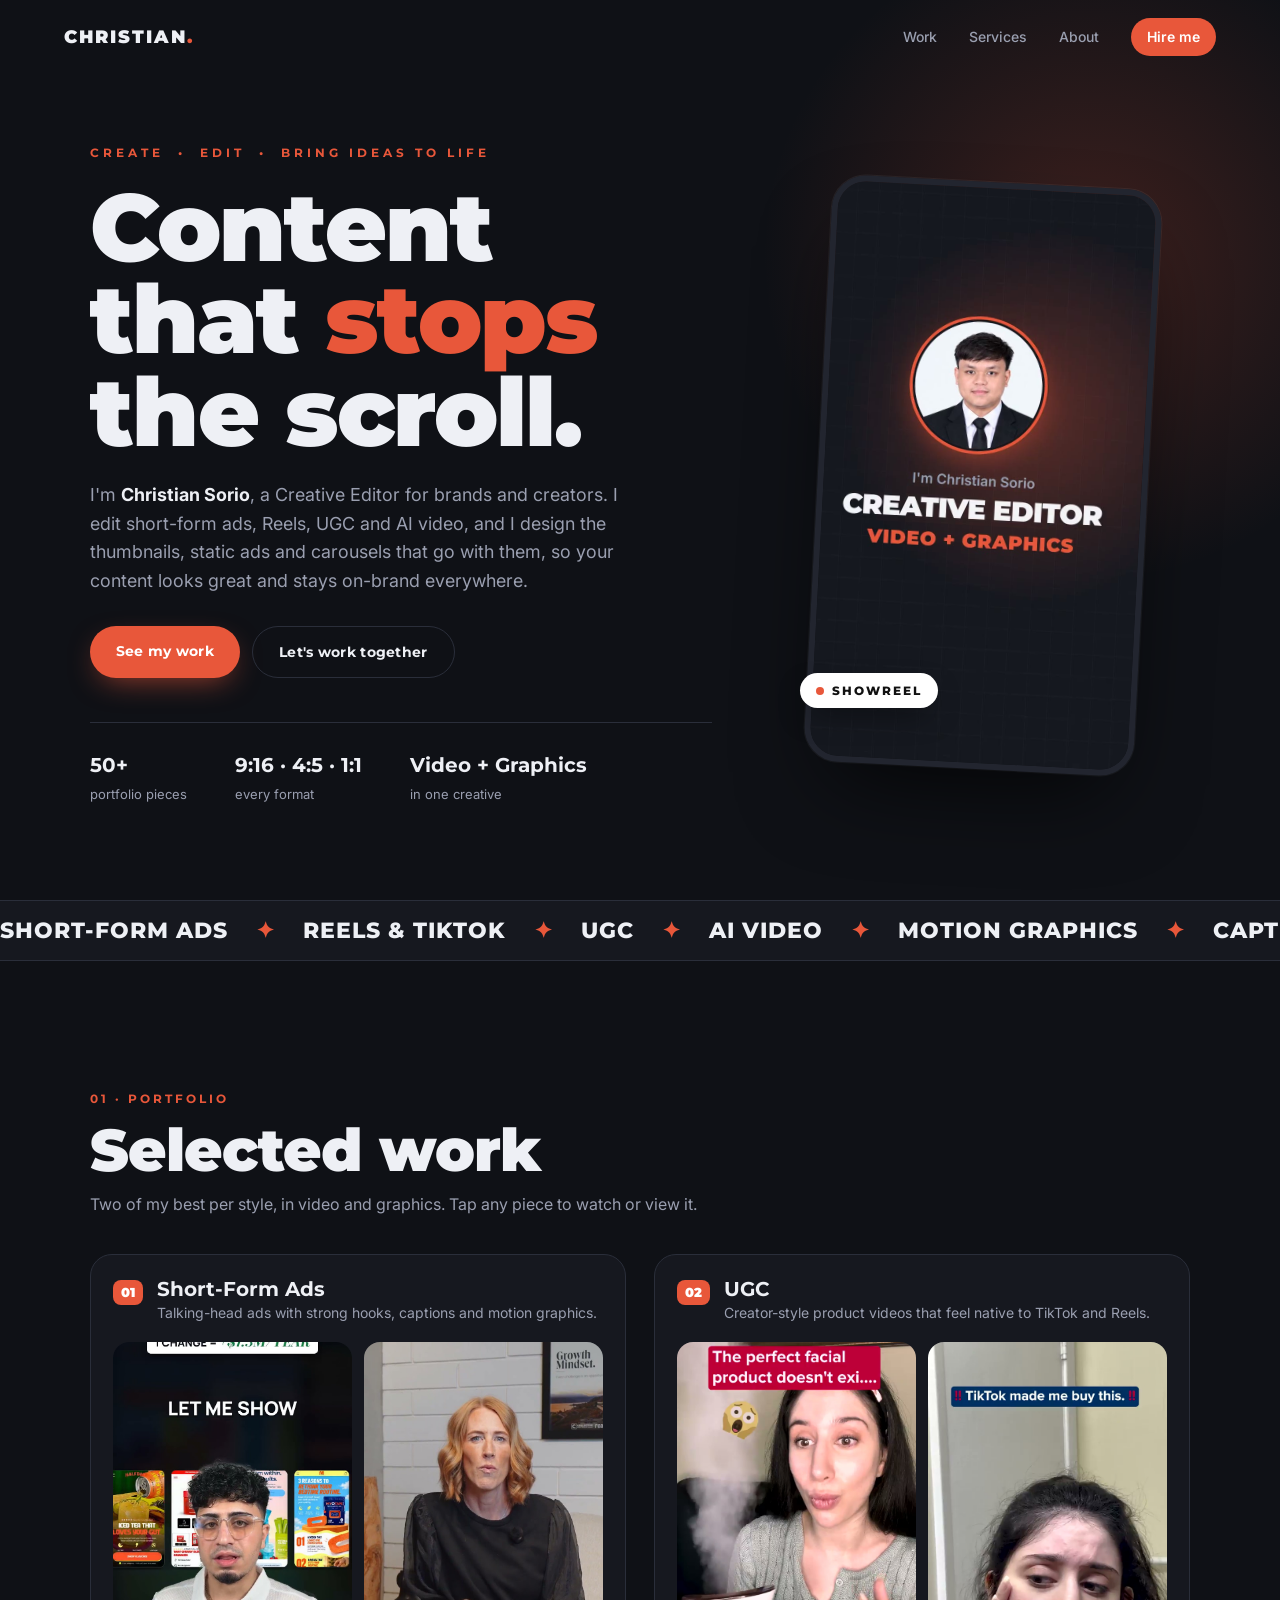
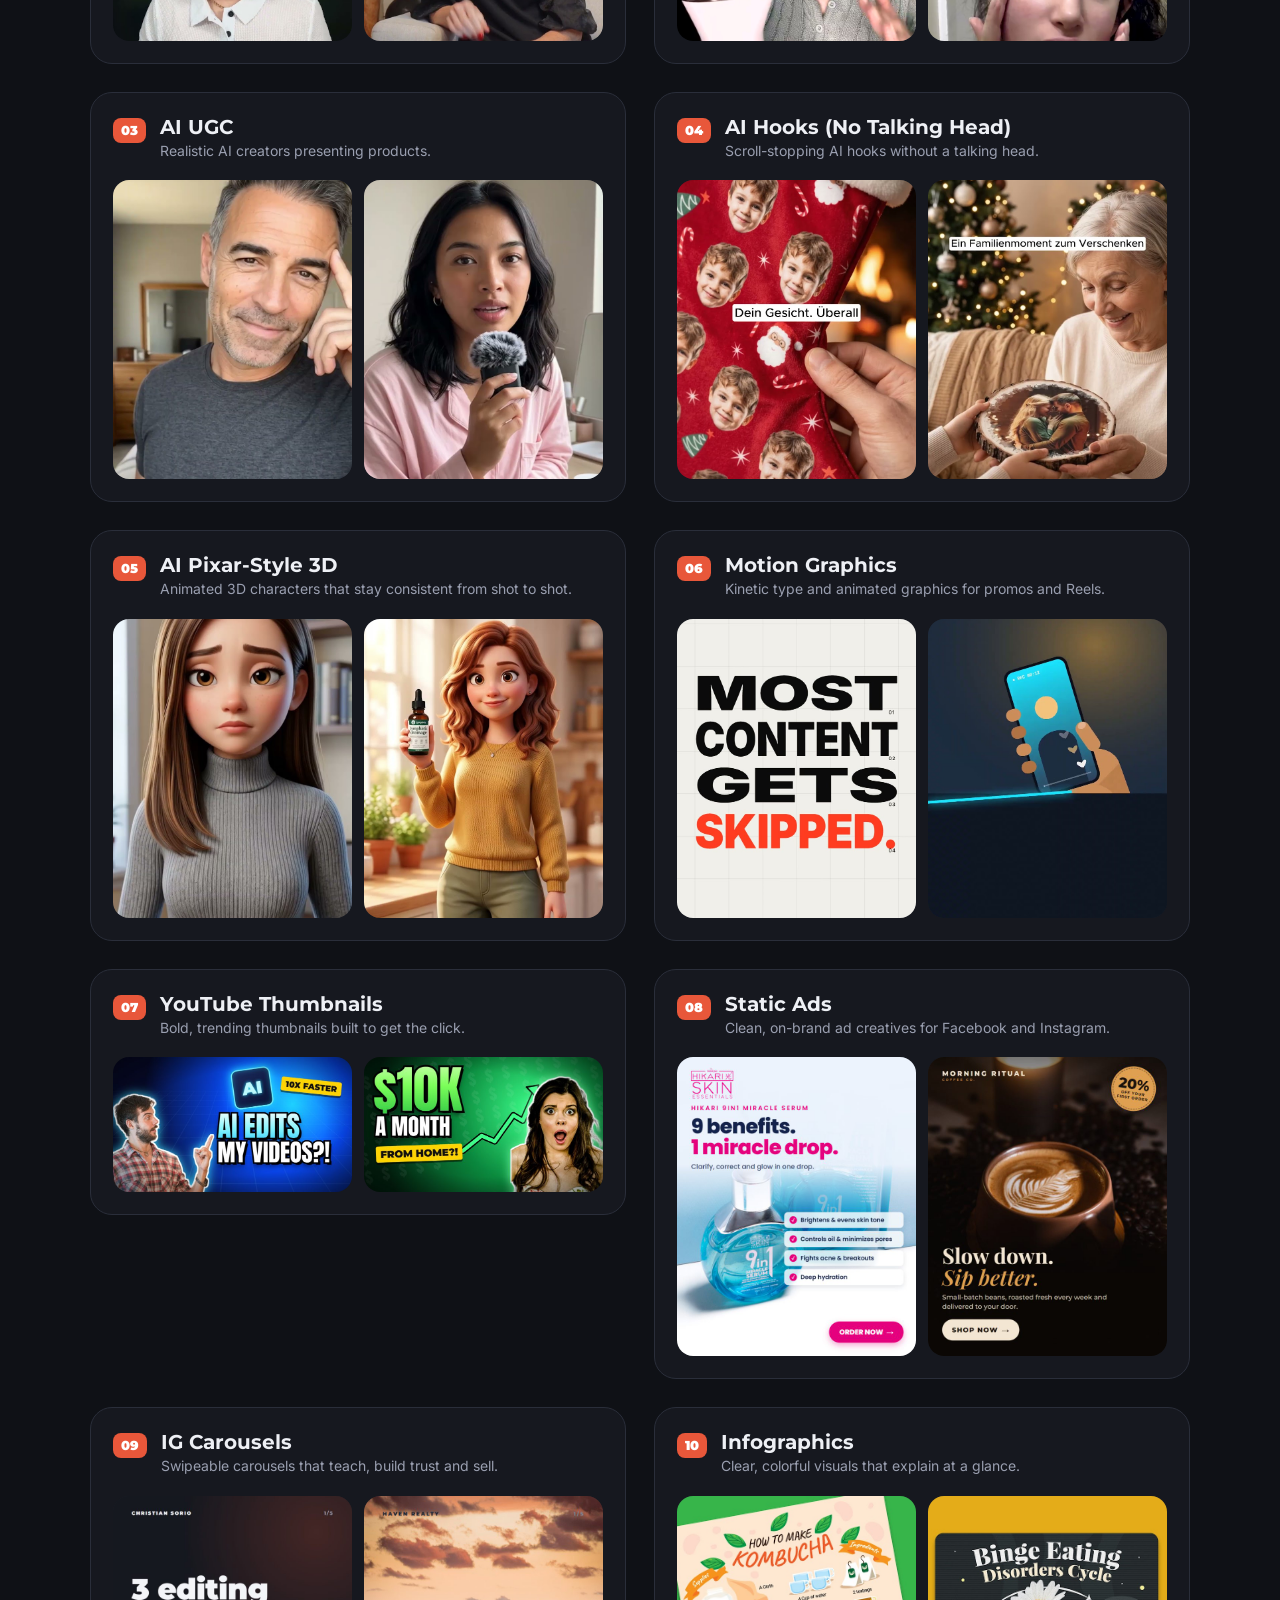
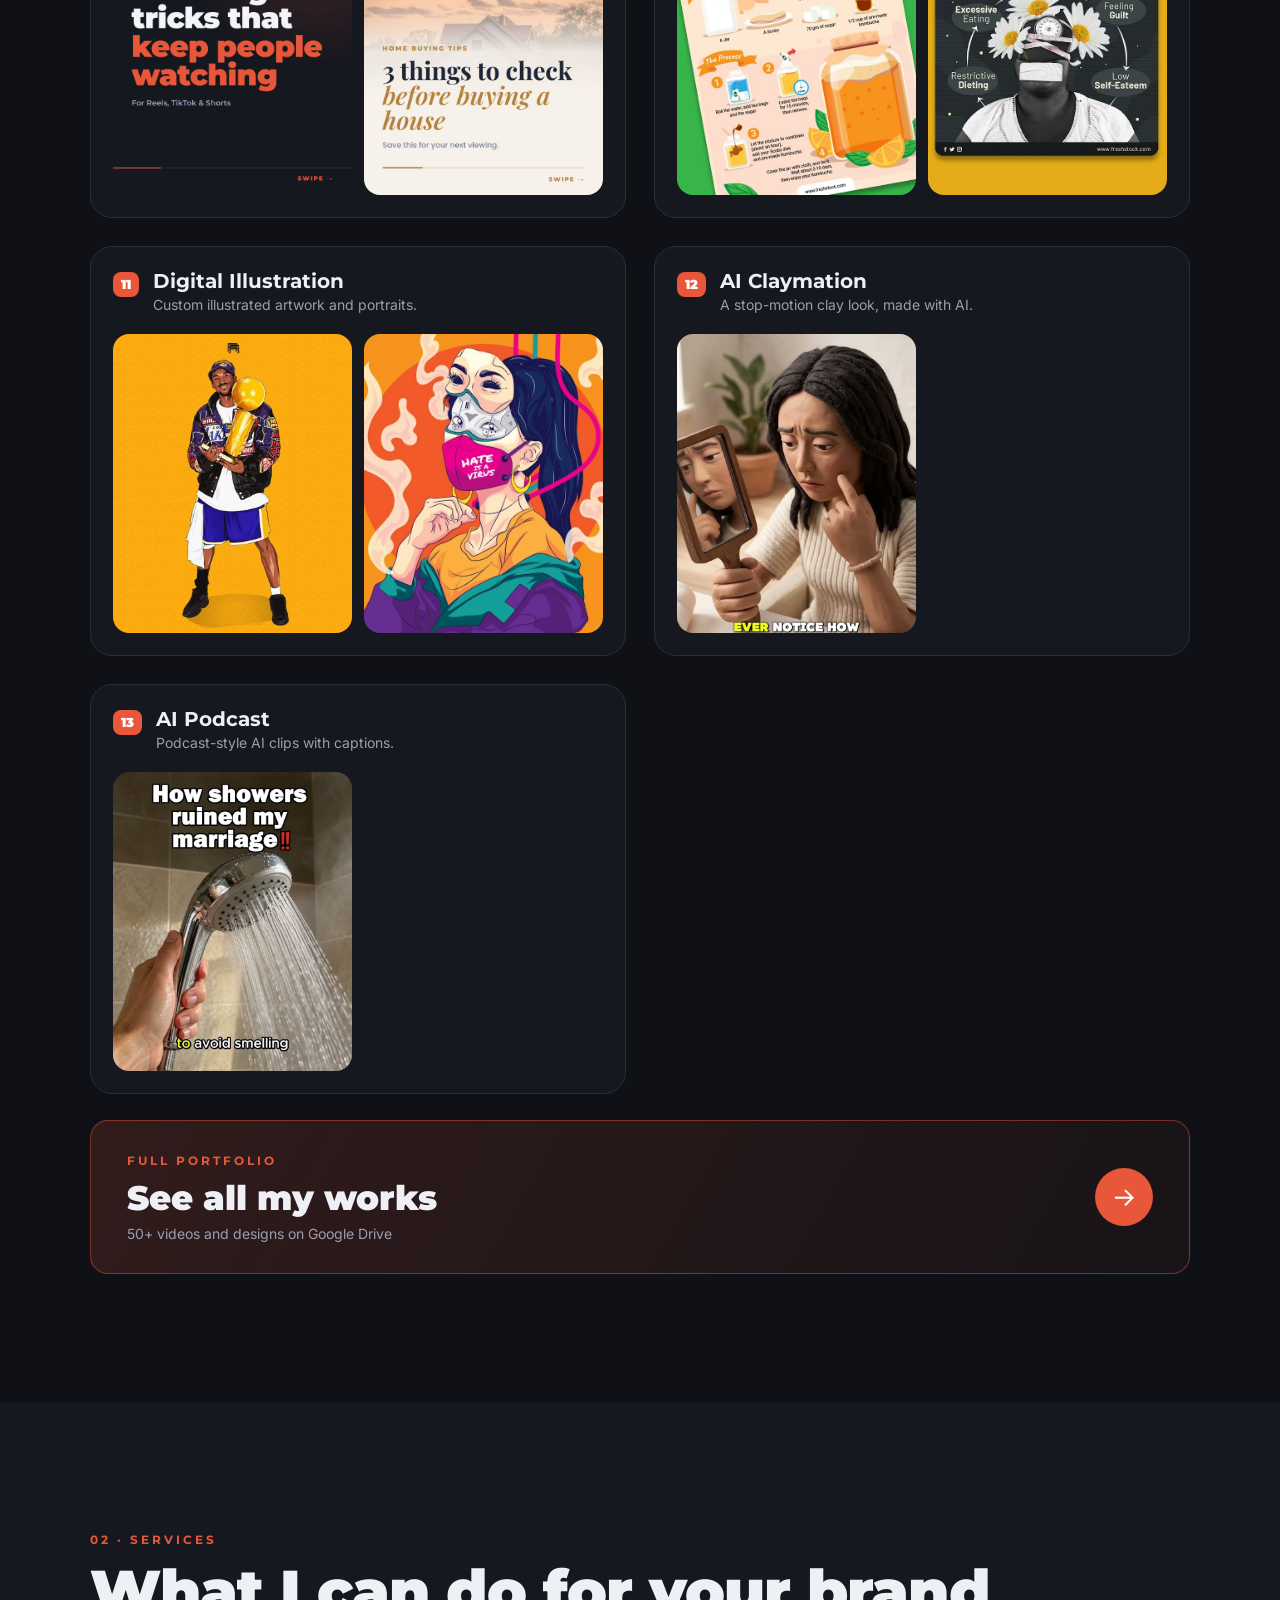
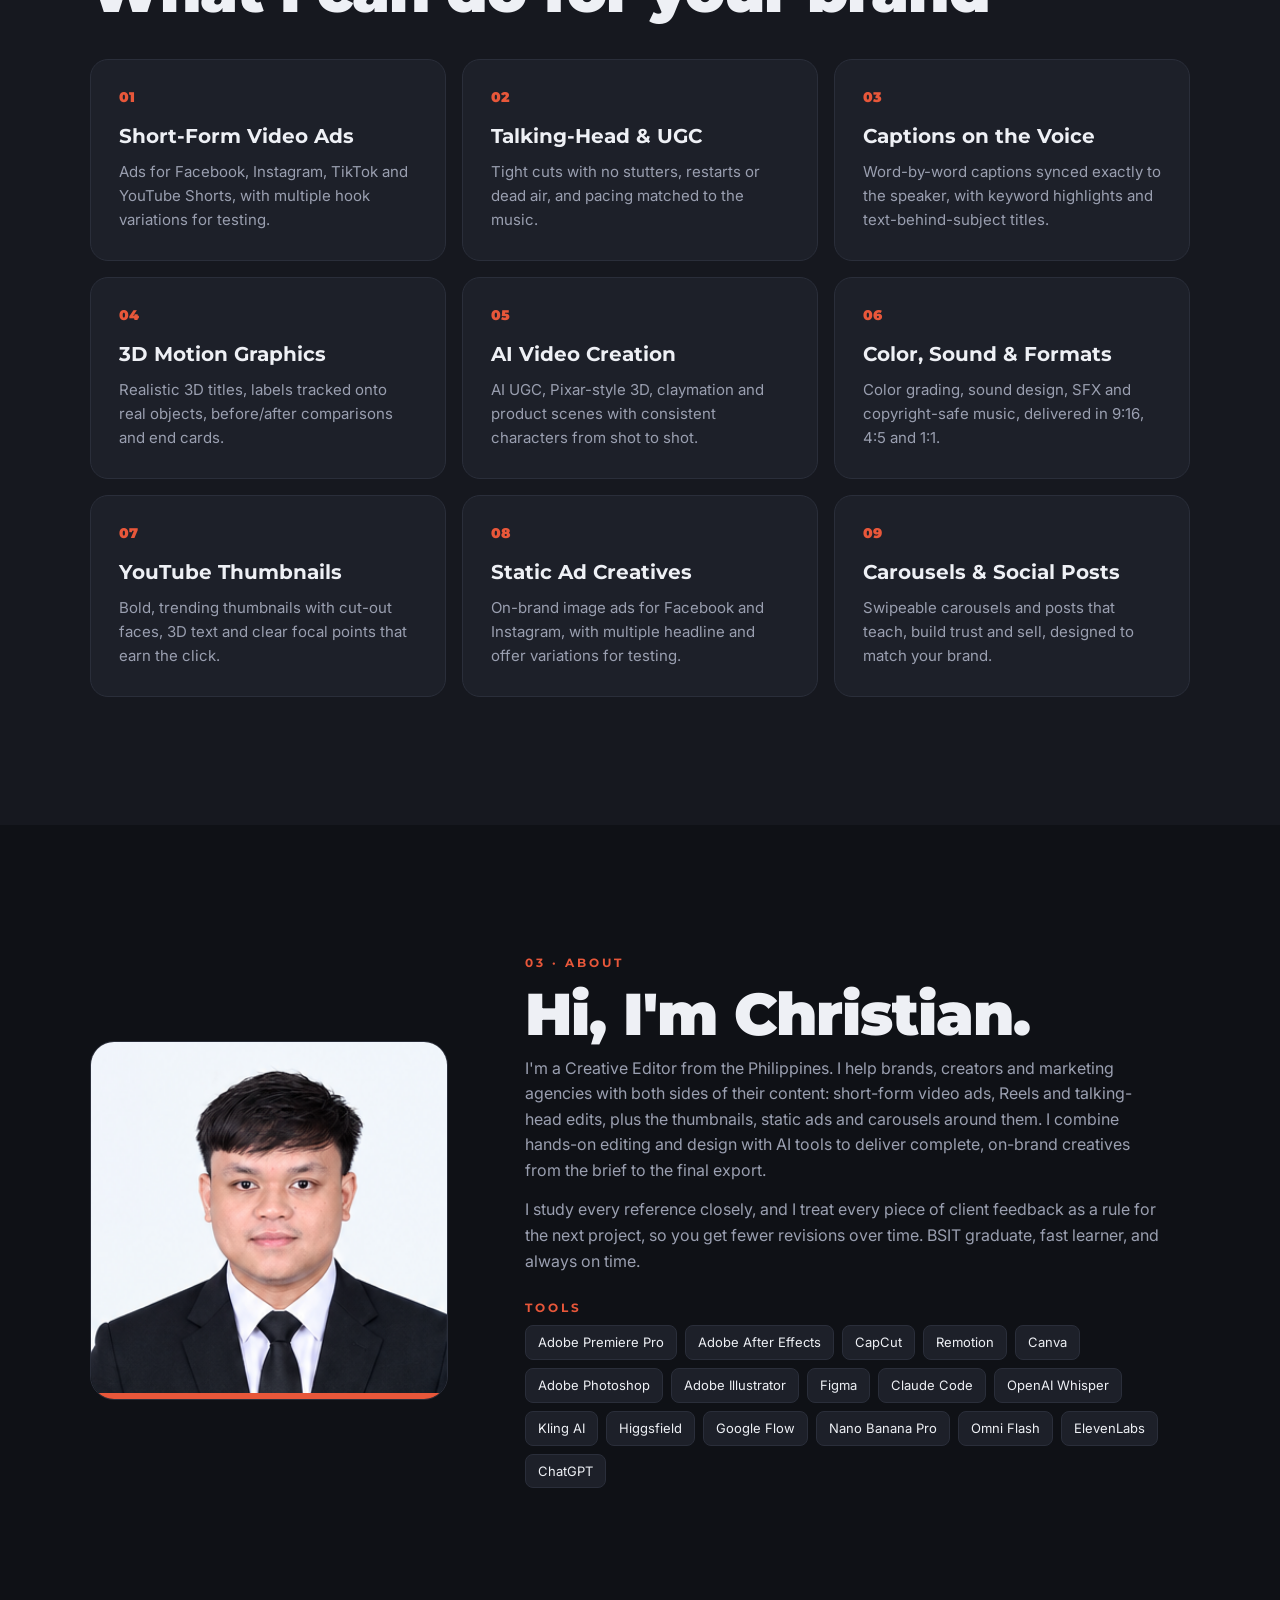
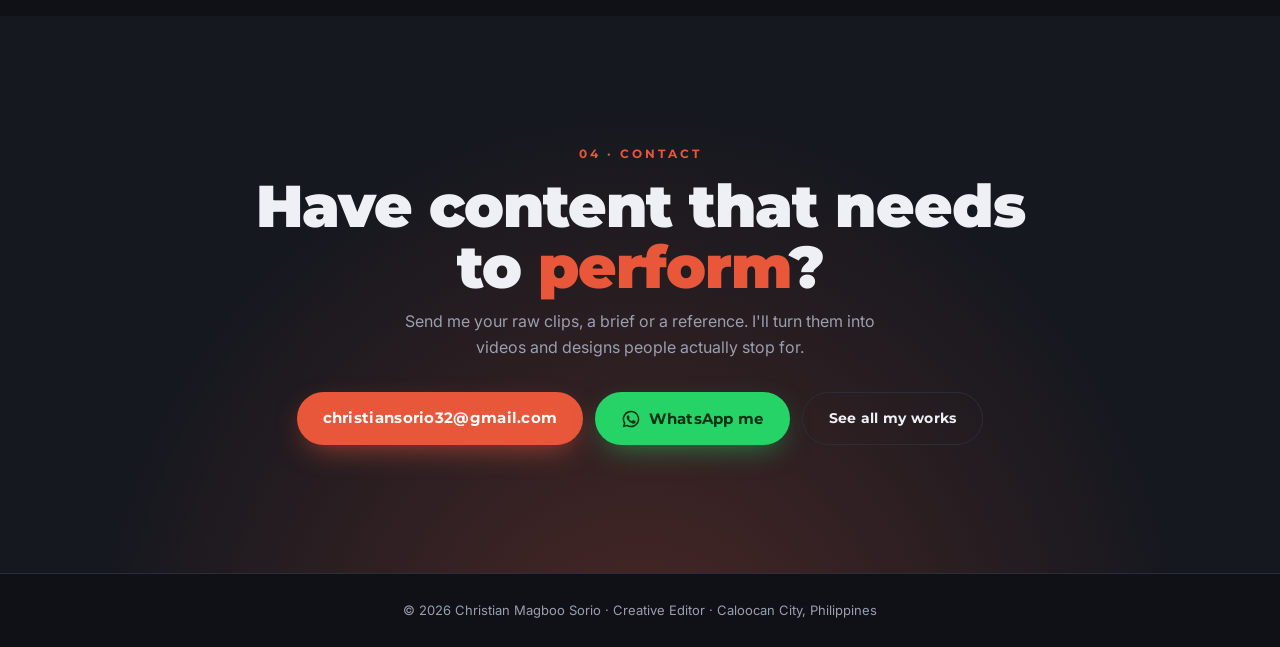
==== commit 41883d4d: "Add files via upload" ====
--- a/index.html
+++ b/index.html
@@ -1,137 +1,141 @@
-<!doctype html>
-<html lang="en">
-<head>
-<meta charset="utf-8">
-<meta name="viewport" content="width=device-width, initial-scale=1">
-<title>Christian Sorio | Video Editor</title>
-<meta name="description" content="Christian Sorio: Video Editor for short-form ads, Reels, UGC and AI video.">
-<meta property="og:type" content="website">
-<meta property="og:url" content="https://christiansorio-edits.github.io/">
-<meta property="og:site_name" content="Christian Sorio">
-<meta property="og:title" content="Christian Sorio | Video Editor">
-<meta property="og:description" content="Short-form ads, Reels, UGC and AI video that stop the scroll.">
-<meta property="og:image" content="https://christiansorio-edits.github.io/media/og-image.jpg">
-<meta property="og:image:width" content="1200">
-<meta property="og:image:height" content="627">
-<meta name="twitter:card" content="summary_large_image">
-<meta name="author" content="Christian Sorio">
-<link rel="icon" href="media/photo.png">
-<link rel="preconnect" href="https://fonts.googleapis.com">
-<link rel="preconnect" href="https://fonts.gstatic.com" crossorigin>
-<link href="https://fonts.googleapis.com/css2?family=Montserrat:wght@600;700;800;900&family=Inter:wght@400;500;600&display=swap" rel="stylesheet">
-<link rel="stylesheet" href="style.css">
-</head>
-<body>
-
-<header class="nav">
-  <a class="brand" href="#top">CHRISTIAN<span>.</span></a>
-  <nav>
-    <a href="#work">Work</a>
-    <a href="#services">Services</a>
-    <a href="#about">About</a>
-    <a class="nav-cta" href="#contact">Hire me</a>
-  </nav>
-</header>
-
-<section class="hero" id="top">
-  <div class="hero-text">
-    <div class="eyebrow reveal">CREATE &nbsp;•&nbsp; EDIT &nbsp;•&nbsp; BRING IDEAS TO LIFE</div>
-    <h1 class="reveal">Videos that <em>stop</em> the scroll.</h1>
-    <p class="lead reveal">I'm <b>Christian Sorio</b>, a Video Editor for short-form ads, Reels, UGC and AI video. Strong hooks, tight pacing, captions on the beat, and motion graphics that make people watch till the end.</p>
-    <div class="hero-buttons reveal">
-      <a class="btn primary" href="#work">See my work</a>
-      <a class="btn ghost" href="#contact">Let's work together</a>
-    </div>
-    <div class="hero-stats reveal">
-      <div><b>50+</b><span>portfolio pieces</span></div>
-      <div><b>9:16 · 4:5 · 1:1</b><span>every format</span></div>
-      <div><b>Editing + AI</b><span>in one editor</span></div>
-    </div>
-  </div>
-  <div class="hero-reel reveal">
-    <div class="phone">
-      <video src="media/showreel.mp4" poster="media/showreel.jpg" autoplay muted loop playsinline></video>
-    </div>
-    <div class="reel-tag"><span class="dot"></span>SHOWREEL</div>
-  </div>
-</section>
-
-<div class="marquee" aria-hidden="true">
-  <div class="track">
-    <span>SHORT-FORM ADS</span><i>✦</i><span>REELS &amp; TIKTOK</span><i>✦</i><span>UGC</span><i>✦</i><span>AI VIDEO</span><i>✦</i><span>MOTION GRAPHICS</span><i>✦</i><span>CAPTIONS</span><i>✦</i><span>COLOR GRADING</span><i>✦</i><span>SOUND DESIGN</span><i>✦</i>
-    <span>SHORT-FORM ADS</span><i>✦</i><span>REELS &amp; TIKTOK</span><i>✦</i><span>UGC</span><i>✦</i><span>AI VIDEO</span><i>✦</i><span>MOTION GRAPHICS</span><i>✦</i><span>CAPTIONS</span><i>✦</i><span>COLOR GRADING</span><i>✦</i><span>SOUND DESIGN</span><i>✦</i>
-  </div>
-</div>
-
-<section class="section" id="work">
-  <div class="section-head reveal">
-    <div class="kicker">01 · PORTFOLIO</div>
-    <h2>Selected work</h2>
-    <p>Two of my best per style. Tap any piece to watch it.</p>
-  </div>
-  <div class="groups" id="groups"></div>
-  <a class="all-works reveal" href="https://drive.google.com/drive/folders/1kssaxnXGvn8CvTrdE1m8ieE4XCA9Ksn9" target="_blank" rel="noopener">
-    <span><span class="kicker">FULL PORTFOLIO</span><b>See all my works</b><small>50+ videos and designs on Google Drive</small></span>
-    <span class="arrow">→</span>
-  </a>
-</section>
-
-<section class="section dark" id="services">
-  <div class="section-head reveal">
-    <div class="kicker">02 · SERVICES</div>
-    <h2>What I can do for your brand</h2>
-  </div>
-  <div class="services">
-    <div class="card reveal"><div class="num">01</div><h3>Short-Form Video Ads</h3><p>Ads for Facebook, Instagram, TikTok and YouTube Shorts, with multiple hook variations for testing.</p></div>
-    <div class="card reveal"><div class="num">02</div><h3>Talking-Head &amp; UGC</h3><p>Tight cuts with no stutters, restarts or dead air, and pacing matched to the music.</p></div>
-    <div class="card reveal"><div class="num">03</div><h3>Captions on the Voice</h3><p>Word-by-word captions synced exactly to the speaker, with keyword highlights and text-behind-subject titles.</p></div>
-    <div class="card reveal"><div class="num">04</div><h3>3D Motion Graphics</h3><p>Realistic 3D titles, labels tracked onto real objects, before/after comparisons and end cards.</p></div>
-    <div class="card reveal"><div class="num">05</div><h3>AI Video Creation</h3><p>AI UGC, Pixar-style 3D, claymation and product scenes with consistent characters from shot to shot.</p></div>
-    <div class="card reveal"><div class="num">06</div><h3>Color, Sound &amp; Formats</h3><p>Color grading, sound design, SFX and copyright-safe music, delivered in 9:16, 4:5 and 1:1.</p></div>
-  </div>
-</section>
-
-<section class="section" id="about">
-  <div class="about">
-    <div class="about-photo reveal"><img src="media/photo.png" alt="Christian Sorio"></div>
-    <div class="about-text">
-      <div class="kicker reveal">03 · ABOUT</div>
-      <h2 class="reveal">Hi, I'm Christian.</h2>
-      <p class="reveal">I'm a Video Editor from the Philippines, specializing in short-form ads, Reels and talking-head content for brands and marketing agencies. I combine hands-on editing with AI tools to deliver complete ads, from the brief to the final export.</p>
-      <p class="reveal">I study every reference closely, and I treat every piece of client feedback as a rule for the next project, so you get fewer revisions over time. BSIT graduate, fast learner, and always on time.</p>
-      <div class="tools reveal">
-        <div class="tools-label">TOOLS</div>
-        <div class="chips">
-          <span>Adobe Premiere Pro</span><span>Adobe After Effects</span><span>CapCut</span><span>Remotion</span>
-          <span>Claude Code</span><span>OpenAI Whisper</span><span>Kling AI</span><span>Higgsfield</span>
-          <span>Google Flow</span><span>Nano Banana Pro</span><span>Omni Flash</span><span>ElevenLabs</span><span>ChatGPT</span>
-        </div>
-      </div>
-    </div>
-  </div>
-</section>
-
-<section class="section contact" id="contact">
-  <div class="kicker reveal">04 · CONTACT</div>
-  <h2 class="reveal">Have footage that needs<br class="desk"> to <em>perform</em>?</h2>
-  <p class="reveal">Send me your raw clips and a reference. I'll turn them into an ad people actually watch.</p>
-  <div class="contact-buttons reveal">
-    <a class="btn primary big" href="mailto:christiansorio32@gmail.com">christiansorio32@gmail.com</a>
-    <a class="btn whatsapp big" href="https://wa.me/639480076425" target="_blank" rel="noopener"><svg viewBox="0 0 24 24" aria-hidden="true"><path fill="currentColor" d="M12 2a10 10 0 0 0-8.6 15.1L2 22l5-1.3A10 10 0 1 0 12 2zm0 18.2a8.2 8.2 0 0 1-4.2-1.2l-.3-.2-3 .8.8-2.9-.2-.3A8.2 8.2 0 1 1 12 20.2zm4.5-6.1c-.2-.1-1.5-.7-1.7-.8-.2-.1-.4-.1-.6.1l-.8 1c-.1.2-.3.2-.5.1a6.7 6.7 0 0 1-3.3-2.9c-.2-.4.2-.4.7-1.3.1-.2 0-.3 0-.4l-.8-1.8c-.2-.5-.4-.4-.6-.4h-.5a1 1 0 0 0-.7.3 3 3 0 0 0-.9 2.2 5.2 5.2 0 0 0 1.1 2.7 11.9 11.9 0 0 0 4.6 4c1.7.7 2.3.8 3.2.6.5-.1 1.5-.6 1.7-1.2.2-.6.2-1.1.2-1.2-.1-.1-.3-.2-.5-.3z"/></svg>WhatsApp me</a>
-    <a class="btn ghost" id="linkedin" href="#" target="_blank" rel="noopener" hidden>LinkedIn</a>
-    <a class="btn ghost" href="https://drive.google.com/drive/folders/1kssaxnXGvn8CvTrdE1m8ieE4XCA9Ksn9" target="_blank" rel="noopener">See all my works</a>
-  </div>
-</section>
-
-<footer>© <span id="year"></span> Christian Magboo Sorio · Video Editor · Caloocan City, Philippines</footer>
-
-<div class="lightbox" id="lightbox" aria-hidden="true">
-  <button class="close" aria-label="Close">✕</button>
-  <div class="frame" id="frame"></div>
-  <div class="caption" id="caption"></div>
-</div>
-
-<script src="portfolio.js"></script>
-<script src="site.js"></script>
-</body>
-</html>
+<!doctype html>
+<html lang="en">
+<head>
+<meta charset="utf-8">
+<meta name="viewport" content="width=device-width, initial-scale=1">
+<title>Christian Sorio | Creative Editor</title>
+<meta name="description" content="Christian Sorio: Creative Editor for video and graphics. Short-form ads, Reels, UGC, AI video, YouTube thumbnails, static ads and carousels.">
+<meta property="og:type" content="website">
+<meta property="og:url" content="https://christiansorio-edits.github.io/">
+<meta property="og:site_name" content="Christian Sorio">
+<meta property="og:title" content="Christian Sorio | Creative Editor">
+<meta property="og:description" content="Video edits and graphics that stop the scroll: ads, Reels, UGC, AI video, thumbnails, static ads and carousels.">
+<meta property="og:image" content="https://christiansorio-edits.github.io/media/og-image.jpg">
+<meta property="og:image:width" content="1200">
+<meta property="og:image:height" content="627">
+<meta name="twitter:card" content="summary_large_image">
+<meta name="author" content="Christian Sorio">
+<link rel="icon" href="media/photo.png">
+<link rel="preconnect" href="https://fonts.googleapis.com">
+<link rel="preconnect" href="https://fonts.gstatic.com" crossorigin>
+<link href="https://fonts.googleapis.com/css2?family=Montserrat:wght@600;700;800;900&family=Inter:wght@400;500;600&display=swap" rel="stylesheet">
+<link rel="stylesheet" href="style.css">
+</head>
+<body>
+
+<header class="nav">
+  <a class="brand" href="#top">CHRISTIAN<span>.</span></a>
+  <nav>
+    <a href="#work">Work</a>
+    <a href="#services">Services</a>
+    <a href="#about">About</a>
+    <a class="nav-cta" href="#contact">Hire me</a>
+  </nav>
+</header>
+
+<section class="hero" id="top">
+  <div class="hero-text">
+    <div class="eyebrow reveal">CREATE &nbsp;•&nbsp; EDIT &nbsp;•&nbsp; BRING IDEAS TO LIFE</div>
+    <h1 class="reveal">Content that <em>stops</em> the scroll.</h1>
+    <p class="lead reveal">I'm <b>Christian Sorio</b>, a Creative Editor for brands and creators. I edit short-form ads, Reels, UGC and AI video, and I design the thumbnails, static ads and carousels that go with them, so your content looks great and stays on-brand everywhere.</p>
+    <div class="hero-buttons reveal">
+      <a class="btn primary" href="#work">See my work</a>
+      <a class="btn ghost" href="#contact">Let's work together</a>
+    </div>
+    <div class="hero-stats reveal">
+      <div><b>50+</b><span>portfolio pieces</span></div>
+      <div><b>9:16 · 4:5 · 1:1</b><span>every format</span></div>
+      <div><b>Video + Graphics</b><span>in one creative</span></div>
+    </div>
+  </div>
+  <div class="hero-reel reveal">
+    <div class="phone">
+      <video src="media/showreel.mp4" poster="media/showreel.jpg" autoplay muted loop playsinline></video>
+    </div>
+    <div class="reel-tag"><span class="dot"></span>SHOWREEL</div>
+  </div>
+</section>
+
+<div class="marquee" aria-hidden="true">
+  <div class="track">
+    <span>SHORT-FORM ADS</span><i>✦</i><span>REELS &amp; TIKTOK</span><i>✦</i><span>UGC</span><i>✦</i><span>AI VIDEO</span><i>✦</i><span>MOTION GRAPHICS</span><i>✦</i><span>CAPTIONS</span><i>✦</i><span>THUMBNAILS</span><i>✦</i><span>STATIC ADS</span><i>✦</i><span>CAROUSELS</span><i>✦</i>
+    <span>SHORT-FORM ADS</span><i>✦</i><span>REELS &amp; TIKTOK</span><i>✦</i><span>UGC</span><i>✦</i><span>AI VIDEO</span><i>✦</i><span>MOTION GRAPHICS</span><i>✦</i><span>CAPTIONS</span><i>✦</i><span>THUMBNAILS</span><i>✦</i><span>STATIC ADS</span><i>✦</i><span>CAROUSELS</span><i>✦</i>
+  </div>
+</div>
+
+<section class="section" id="work">
+  <div class="section-head reveal">
+    <div class="kicker">01 · PORTFOLIO</div>
+    <h2>Selected work</h2>
+    <p>Two of my best per style, in video and graphics. Tap any piece to watch or view it.</p>
+  </div>
+  <div class="groups" id="groups"></div>
+  <a class="all-works reveal" href="https://drive.google.com/drive/folders/1kssaxnXGvn8CvTrdE1m8ieE4XCA9Ksn9" target="_blank" rel="noopener">
+    <span><span class="kicker">FULL PORTFOLIO</span><b>See all my works</b><small>50+ videos and designs on Google Drive</small></span>
+    <span class="arrow">→</span>
+  </a>
+</section>
+
+<section class="section dark" id="services">
+  <div class="section-head reveal">
+    <div class="kicker">02 · SERVICES</div>
+    <h2>What I can do for your brand</h2>
+  </div>
+  <div class="services">
+    <div class="card reveal"><div class="num">01</div><h3>Short-Form Video Ads</h3><p>Ads for Facebook, Instagram, TikTok and YouTube Shorts, with multiple hook variations for testing.</p></div>
+    <div class="card reveal"><div class="num">02</div><h3>Talking-Head &amp; UGC</h3><p>Tight cuts with no stutters, restarts or dead air, and pacing matched to the music.</p></div>
+    <div class="card reveal"><div class="num">03</div><h3>Captions on the Voice</h3><p>Word-by-word captions synced exactly to the speaker, with keyword highlights and text-behind-subject titles.</p></div>
+    <div class="card reveal"><div class="num">04</div><h3>3D Motion Graphics</h3><p>Realistic 3D titles, labels tracked onto real objects, before/after comparisons and end cards.</p></div>
+    <div class="card reveal"><div class="num">05</div><h3>AI Video Creation</h3><p>AI UGC, Pixar-style 3D, claymation and product scenes with consistent characters from shot to shot.</p></div>
+    <div class="card reveal"><div class="num">06</div><h3>Color, Sound &amp; Formats</h3><p>Color grading, sound design, SFX and copyright-safe music, delivered in 9:16, 4:5 and 1:1.</p></div>
+    <div class="card reveal"><div class="num">07</div><h3>YouTube Thumbnails</h3><p>Bold, trending thumbnails with cut-out faces, 3D text and clear focal points that earn the click.</p></div>
+    <div class="card reveal"><div class="num">08</div><h3>Static Ad Creatives</h3><p>On-brand image ads for Facebook and Instagram, with multiple headline and offer variations for testing.</p></div>
+    <div class="card reveal"><div class="num">09</div><h3>Carousels &amp; Social Posts</h3><p>Swipeable carousels and posts that teach, build trust and sell, designed to match your brand.</p></div>
+  </div>
+</section>
+
+<section class="section" id="about">
+  <div class="about">
+    <div class="about-photo reveal"><img src="media/photo.png" alt="Christian Sorio"></div>
+    <div class="about-text">
+      <div class="kicker reveal">03 · ABOUT</div>
+      <h2 class="reveal">Hi, I'm Christian.</h2>
+      <p class="reveal">I'm a Creative Editor from the Philippines. I help brands, creators and marketing agencies with both sides of their content: short-form video ads, Reels and talking-head edits, plus the thumbnails, static ads and carousels around them. I combine hands-on editing and design with AI tools to deliver complete, on-brand creatives from the brief to the final export.</p>
+      <p class="reveal">I study every reference closely, and I treat every piece of client feedback as a rule for the next project, so you get fewer revisions over time. BSIT graduate, fast learner, and always on time.</p>
+      <div class="tools reveal">
+        <div class="tools-label">TOOLS</div>
+        <div class="chips">
+          <span>Adobe Premiere Pro</span><span>Adobe After Effects</span><span>CapCut</span><span>Remotion</span>
+          <span>Canva</span><span>Adobe Photoshop</span><span>Adobe Illustrator</span><span>Figma</span>
+          <span>Claude Code</span><span>OpenAI Whisper</span><span>Kling AI</span><span>Higgsfield</span>
+          <span>Google Flow</span><span>Nano Banana Pro</span><span>Omni Flash</span><span>ElevenLabs</span><span>ChatGPT</span>
+        </div>
+      </div>
+    </div>
+  </div>
+</section>
+
+<section class="section contact" id="contact">
+  <div class="kicker reveal">04 · CONTACT</div>
+  <h2 class="reveal">Have content that needs<br class="desk"> to <em>perform</em>?</h2>
+  <p class="reveal">Send me your raw clips, a brief or a reference. I'll turn them into videos and designs people actually stop for.</p>
+  <div class="contact-buttons reveal">
+    <a class="btn primary big" href="mailto:christiansorio32@gmail.com">christiansorio32@gmail.com</a>
+    <a class="btn whatsapp big" href="https://wa.me/639480076425" target="_blank" rel="noopener"><svg viewBox="0 0 24 24" aria-hidden="true"><path fill="currentColor" d="M12 2a10 10 0 0 0-8.6 15.1L2 22l5-1.3A10 10 0 1 0 12 2zm0 18.2a8.2 8.2 0 0 1-4.2-1.2l-.3-.2-3 .8.8-2.9-.2-.3A8.2 8.2 0 1 1 12 20.2zm4.5-6.1c-.2-.1-1.5-.7-1.7-.8-.2-.1-.4-.1-.6.1l-.8 1c-.1.2-.3.2-.5.1a6.7 6.7 0 0 1-3.3-2.9c-.2-.4.2-.4.7-1.3.1-.2 0-.3 0-.4l-.8-1.8c-.2-.5-.4-.4-.6-.4h-.5a1 1 0 0 0-.7.3 3 3 0 0 0-.9 2.2 5.2 5.2 0 0 0 1.1 2.7 11.9 11.9 0 0 0 4.6 4c1.7.7 2.3.8 3.2.6.5-.1 1.5-.6 1.7-1.2.2-.6.2-1.1.2-1.2-.1-.1-.3-.2-.5-.3z"/></svg>WhatsApp me</a>
+    <a class="btn ghost" id="linkedin" href="#" target="_blank" rel="noopener" hidden>LinkedIn</a>
+    <a class="btn ghost" href="https://drive.google.com/drive/folders/1kssaxnXGvn8CvTrdE1m8ieE4XCA9Ksn9" target="_blank" rel="noopener">See all my works</a>
+  </div>
+</section>
+
+<footer>© <span id="year"></span> Christian Magboo Sorio · Creative Editor · Caloocan City, Philippines</footer>
+
+<div class="lightbox" id="lightbox" aria-hidden="true">
+  <button class="close" aria-label="Close">✕</button>
+  <div class="frame" id="frame"></div>
+  <div class="caption" id="caption"></div>
+</div>
+
+<script src="portfolio.js"></script>
+<script src="site.js"></script>
+</body>
+</html>
--- a/style.css
+++ b/style.css
@@ -153,3 +153,14 @@
 @media (prefers-reduced-motion: reduce) {
   .phone, .track, .reel-tag .dot { animation: none; }
 }
+
+/* Graphics: landscape thumbnails keep their 16:9 shape; carousels swipe inside the lightbox */
+.item.wide { aspect-ratio: 16 / 9; }
+.item.wide img { object-position: center; }
+.lightbox .slides { display: flex; width: 100%; height: 100%; overflow-x: auto; scroll-snap-type: x mandatory; scrollbar-width: none; }
+.lightbox .slides::-webkit-scrollbar { display: none; }
+.lightbox .slides img { flex: 0 0 100%; scroll-snap-align: start; }
+.lightbox .nav-btn { position: absolute; top: 50%; z-index: 2; width: 44px; height: 44px; margin-top: -22px; border-radius: 50%; border: 0; background: rgba(0, 0, 0, .55); color: #fff; font-size: 30px; line-height: 1; cursor: pointer; }
+.lightbox .nav-btn.prev { left: 10px; }
+.lightbox .nav-btn.next { right: 10px; }
+.group:has(.item.wide) { align-self: start; }
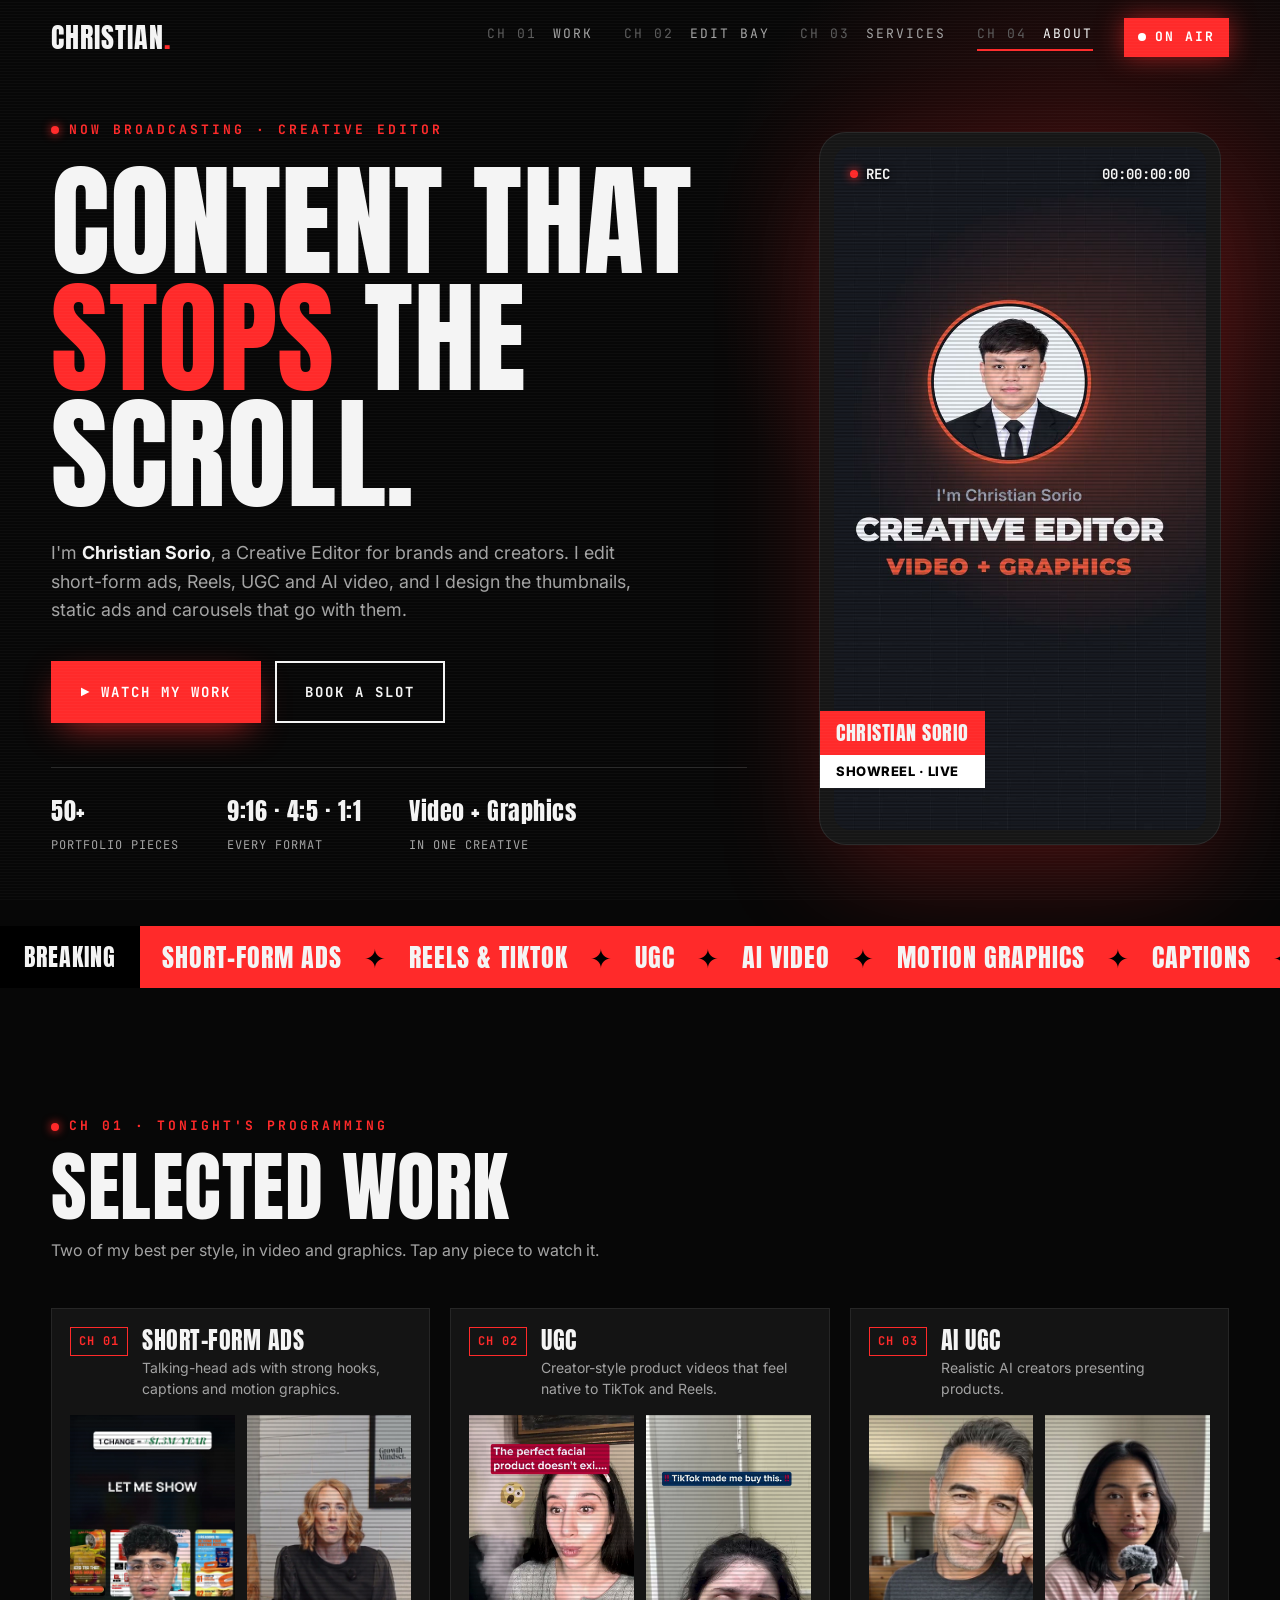
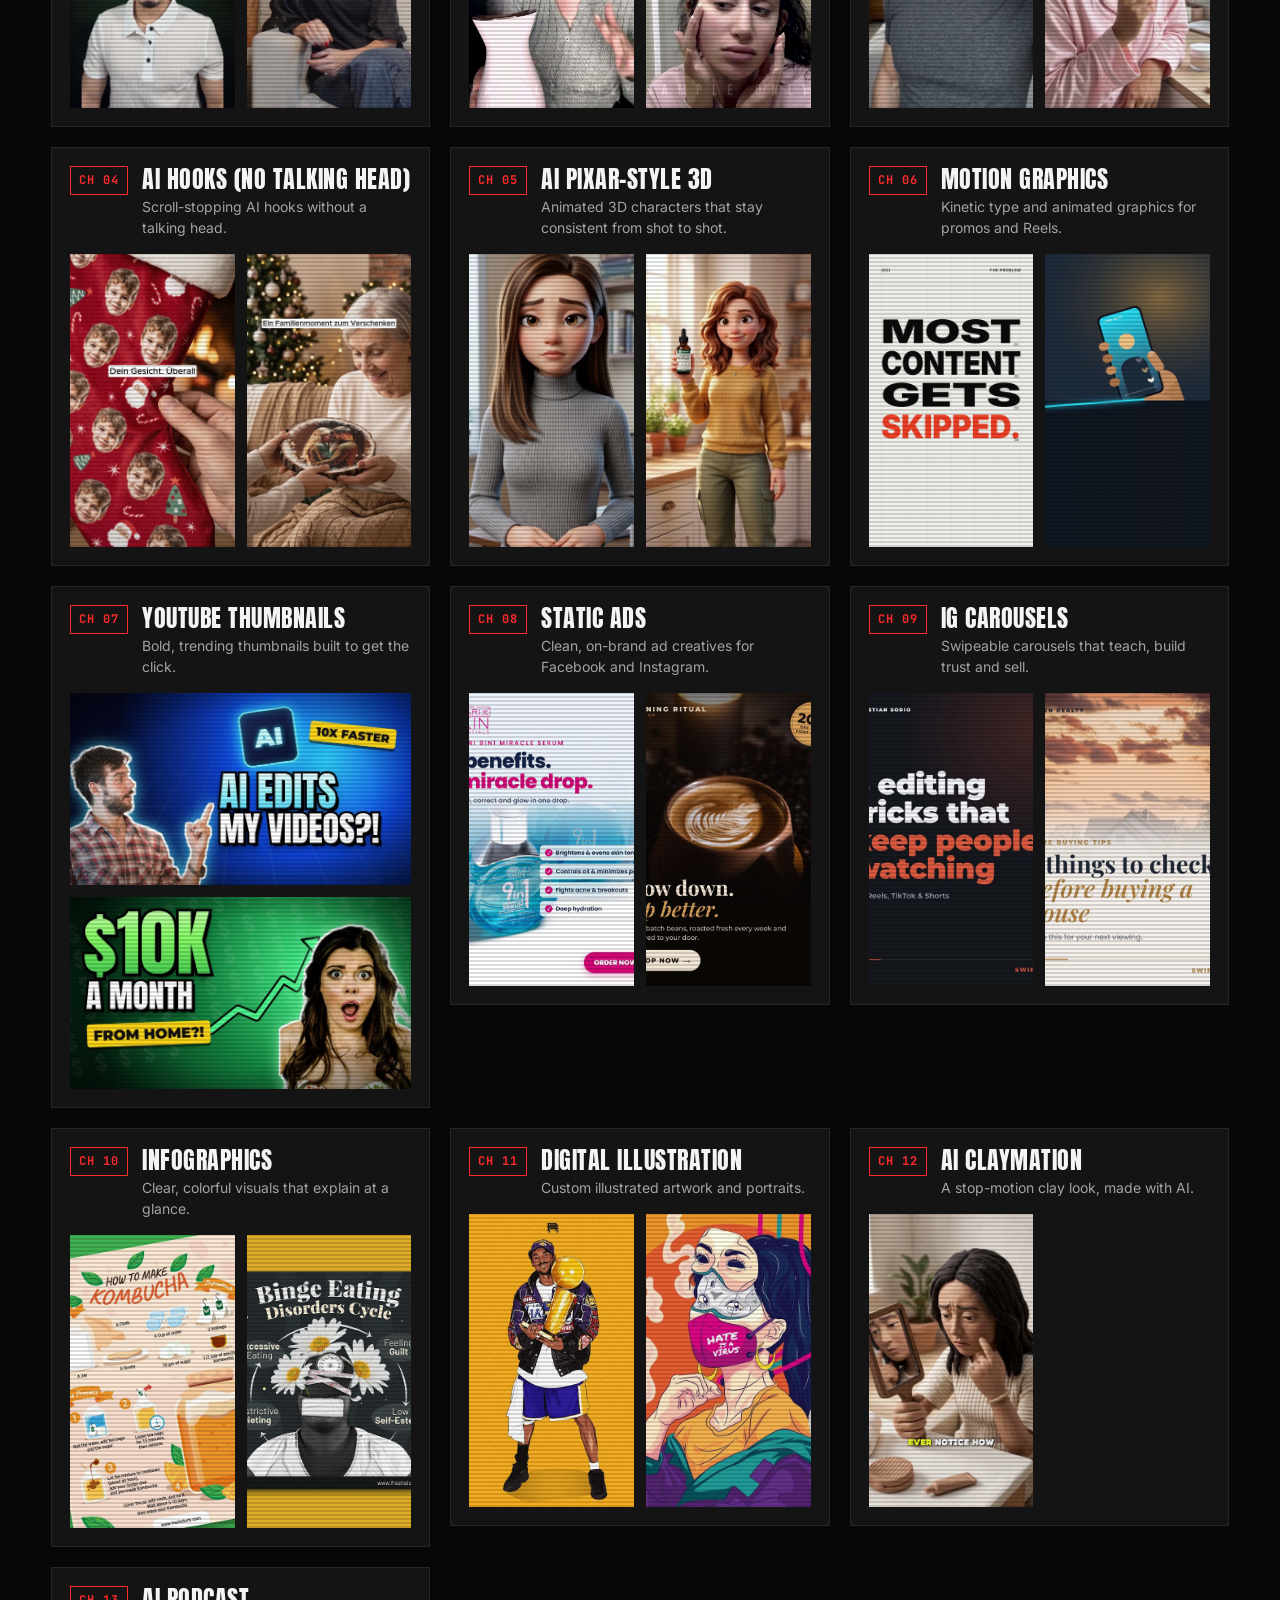
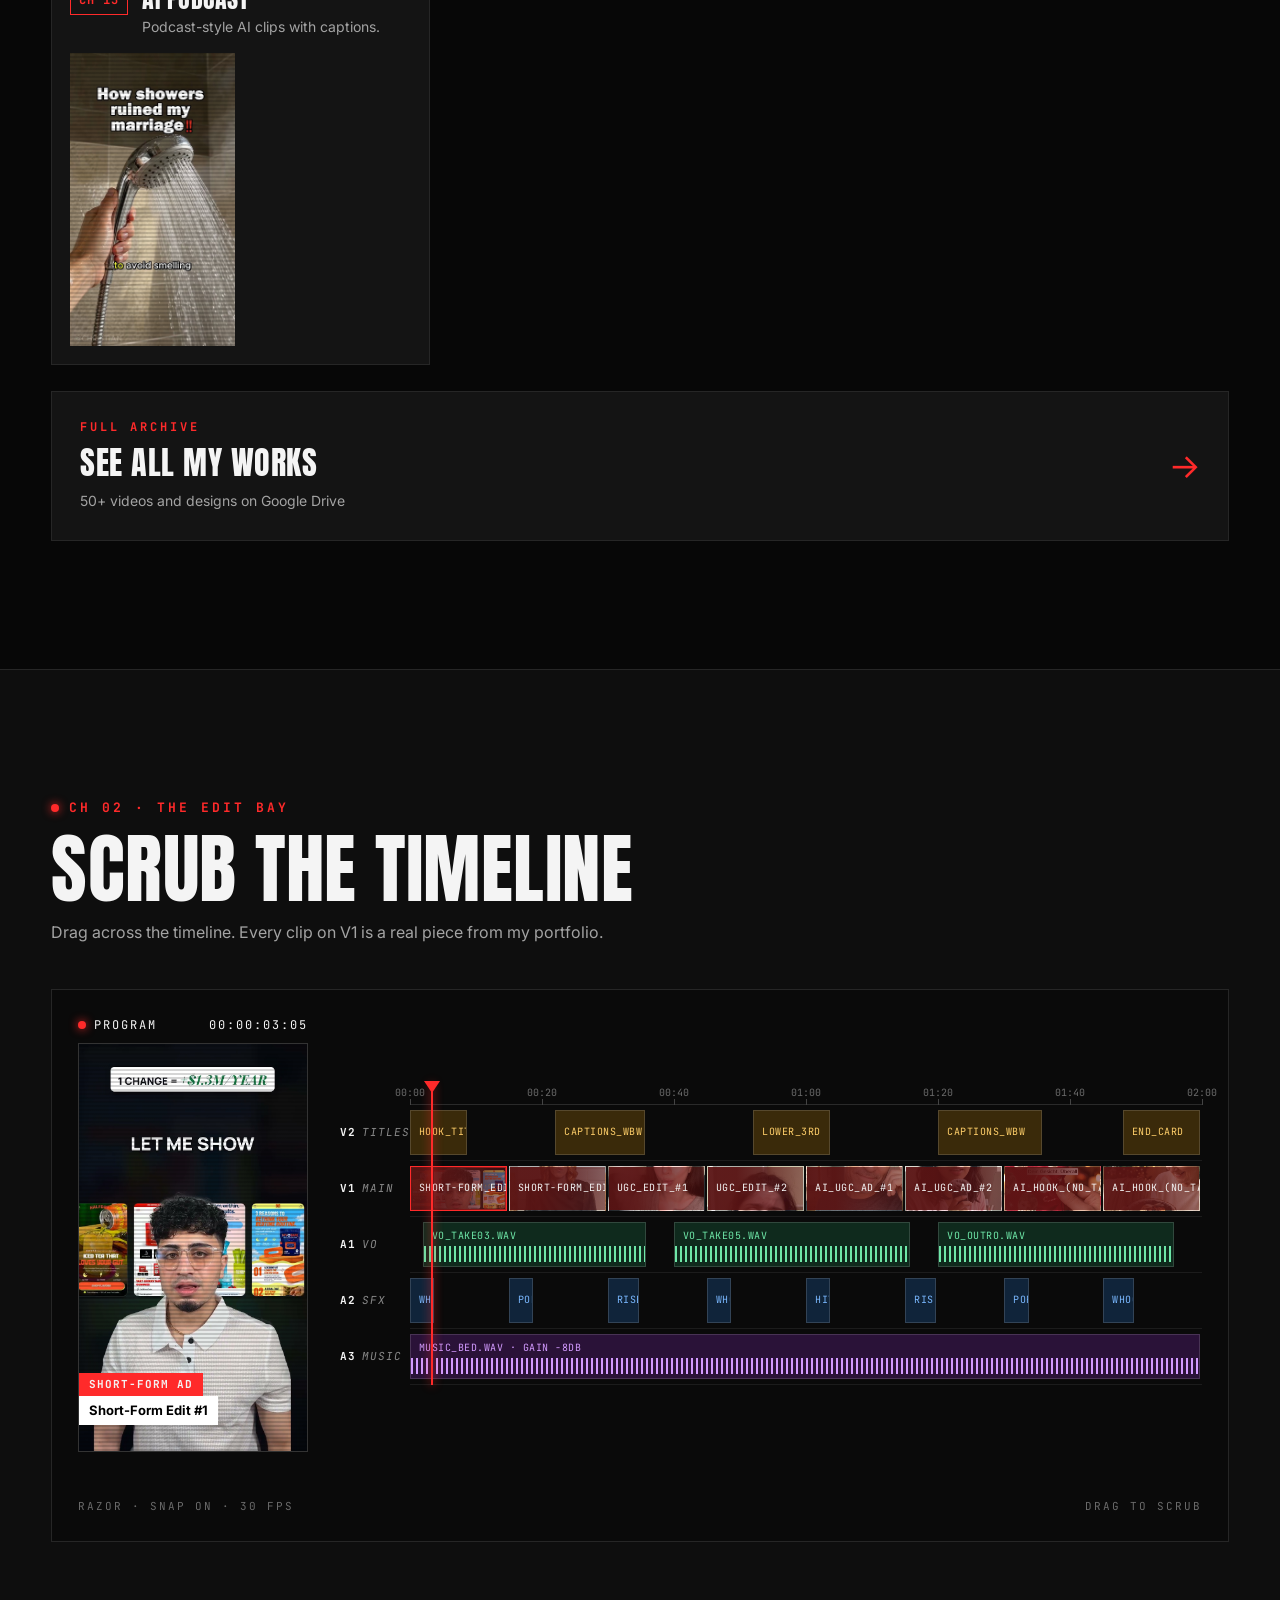
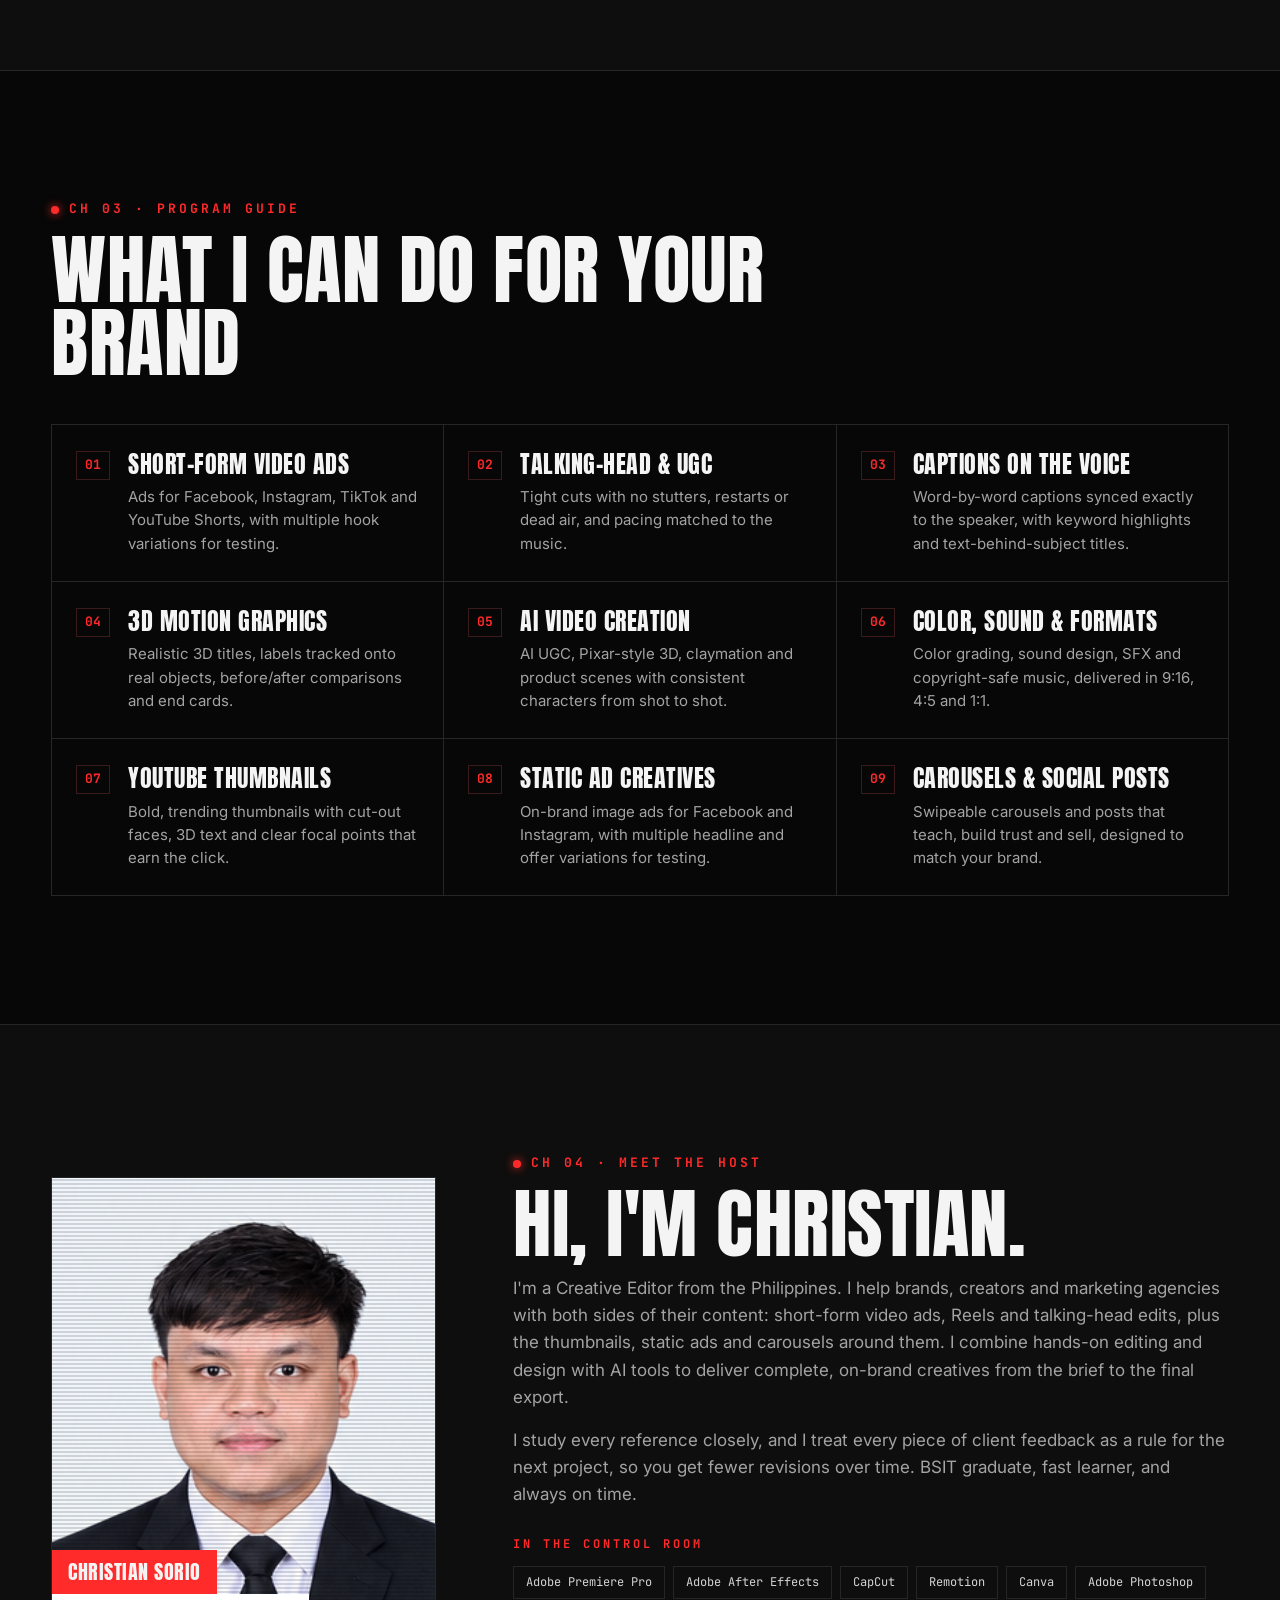
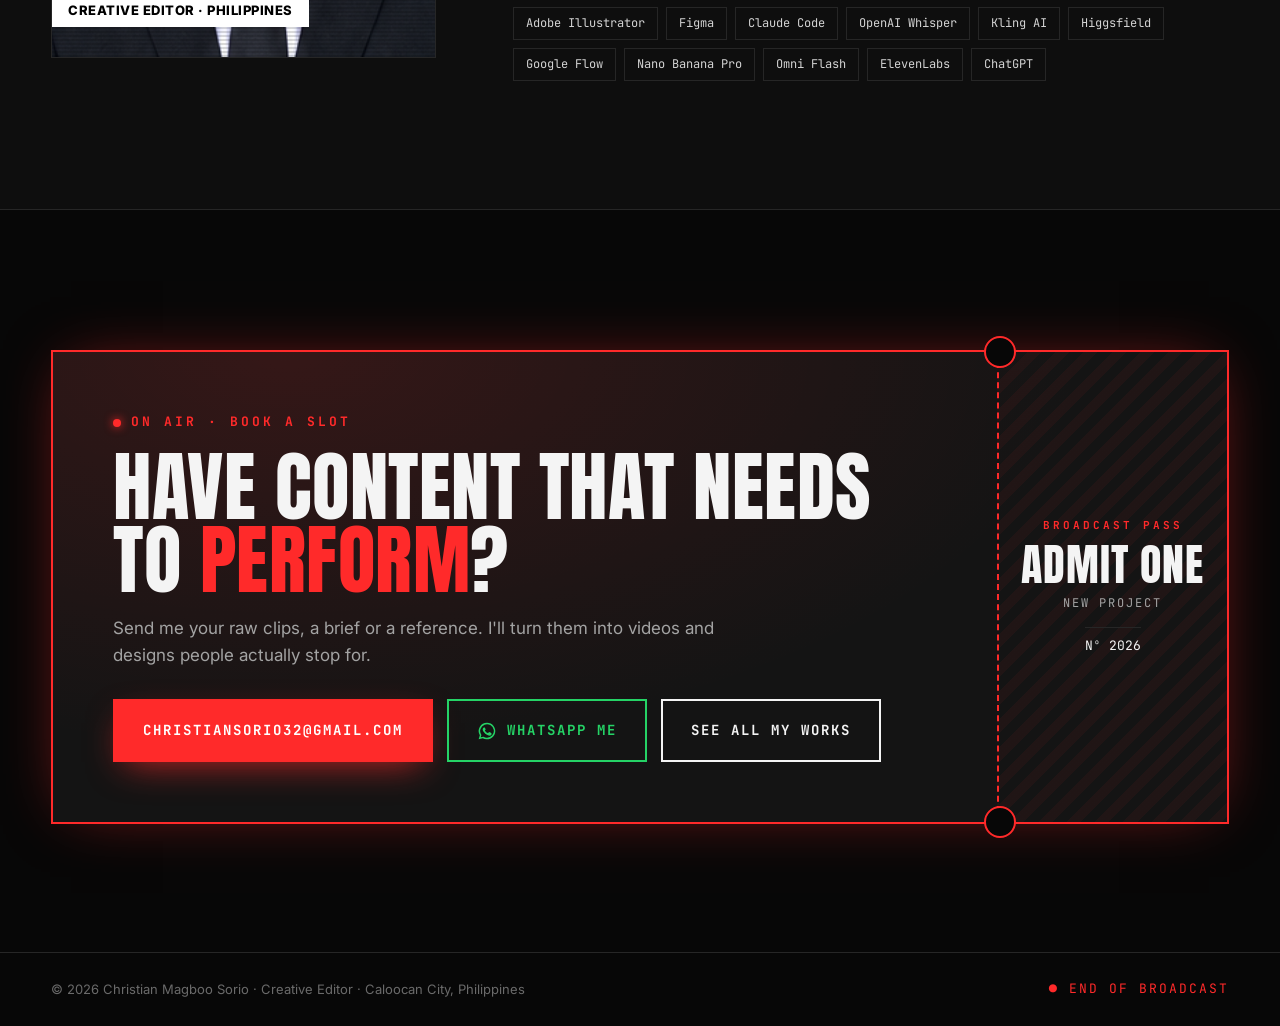
==== commit 1c0662ce: "Add files via upload" ====
--- a/index.html
+++ b/index.html
@@ -1,141 +1,180 @@
-<!doctype html>
-<html lang="en">
-<head>
-<meta charset="utf-8">
-<meta name="viewport" content="width=device-width, initial-scale=1">
-<title>Christian Sorio | Creative Editor</title>
-<meta name="description" content="Christian Sorio: Creative Editor for video and graphics. Short-form ads, Reels, UGC, AI video, YouTube thumbnails, static ads and carousels.">
-<meta property="og:type" content="website">
-<meta property="og:url" content="https://christiansorio-edits.github.io/">
-<meta property="og:site_name" content="Christian Sorio">
-<meta property="og:title" content="Christian Sorio | Creative Editor">
-<meta property="og:description" content="Video edits and graphics that stop the scroll: ads, Reels, UGC, AI video, thumbnails, static ads and carousels.">
-<meta property="og:image" content="https://christiansorio-edits.github.io/media/og-image.jpg">
-<meta property="og:image:width" content="1200">
-<meta property="og:image:height" content="627">
-<meta name="twitter:card" content="summary_large_image">
-<meta name="author" content="Christian Sorio">
-<link rel="icon" href="media/photo.png">
-<link rel="preconnect" href="https://fonts.googleapis.com">
-<link rel="preconnect" href="https://fonts.gstatic.com" crossorigin>
-<link href="https://fonts.googleapis.com/css2?family=Montserrat:wght@600;700;800;900&family=Inter:wght@400;500;600&display=swap" rel="stylesheet">
-<link rel="stylesheet" href="style.css">
-</head>
-<body>
-
-<header class="nav">
-  <a class="brand" href="#top">CHRISTIAN<span>.</span></a>
-  <nav>
-    <a href="#work">Work</a>
-    <a href="#services">Services</a>
-    <a href="#about">About</a>
-    <a class="nav-cta" href="#contact">Hire me</a>
-  </nav>
-</header>
-
-<section class="hero" id="top">
-  <div class="hero-text">
-    <div class="eyebrow reveal">CREATE &nbsp;•&nbsp; EDIT &nbsp;•&nbsp; BRING IDEAS TO LIFE</div>
-    <h1 class="reveal">Content that <em>stops</em> the scroll.</h1>
-    <p class="lead reveal">I'm <b>Christian Sorio</b>, a Creative Editor for brands and creators. I edit short-form ads, Reels, UGC and AI video, and I design the thumbnails, static ads and carousels that go with them, so your content looks great and stays on-brand everywhere.</p>
-    <div class="hero-buttons reveal">
-      <a class="btn primary" href="#work">See my work</a>
-      <a class="btn ghost" href="#contact">Let's work together</a>
-    </div>
-    <div class="hero-stats reveal">
-      <div><b>50+</b><span>portfolio pieces</span></div>
-      <div><b>9:16 · 4:5 · 1:1</b><span>every format</span></div>
-      <div><b>Video + Graphics</b><span>in one creative</span></div>
-    </div>
-  </div>
-  <div class="hero-reel reveal">
-    <div class="phone">
-      <video src="media/showreel.mp4" poster="media/showreel.jpg" autoplay muted loop playsinline></video>
-    </div>
-    <div class="reel-tag"><span class="dot"></span>SHOWREEL</div>
-  </div>
-</section>
-
-<div class="marquee" aria-hidden="true">
-  <div class="track">
-    <span>SHORT-FORM ADS</span><i>✦</i><span>REELS &amp; TIKTOK</span><i>✦</i><span>UGC</span><i>✦</i><span>AI VIDEO</span><i>✦</i><span>MOTION GRAPHICS</span><i>✦</i><span>CAPTIONS</span><i>✦</i><span>THUMBNAILS</span><i>✦</i><span>STATIC ADS</span><i>✦</i><span>CAROUSELS</span><i>✦</i>
-    <span>SHORT-FORM ADS</span><i>✦</i><span>REELS &amp; TIKTOK</span><i>✦</i><span>UGC</span><i>✦</i><span>AI VIDEO</span><i>✦</i><span>MOTION GRAPHICS</span><i>✦</i><span>CAPTIONS</span><i>✦</i><span>THUMBNAILS</span><i>✦</i><span>STATIC ADS</span><i>✦</i><span>CAROUSELS</span><i>✦</i>
-  </div>
-</div>
-
-<section class="section" id="work">
-  <div class="section-head reveal">
-    <div class="kicker">01 · PORTFOLIO</div>
-    <h2>Selected work</h2>
-    <p>Two of my best per style, in video and graphics. Tap any piece to watch or view it.</p>
-  </div>
-  <div class="groups" id="groups"></div>
-  <a class="all-works reveal" href="https://drive.google.com/drive/folders/1kssaxnXGvn8CvTrdE1m8ieE4XCA9Ksn9" target="_blank" rel="noopener">
-    <span><span class="kicker">FULL PORTFOLIO</span><b>See all my works</b><small>50+ videos and designs on Google Drive</small></span>
-    <span class="arrow">→</span>
-  </a>
-</section>
-
-<section class="section dark" id="services">
-  <div class="section-head reveal">
-    <div class="kicker">02 · SERVICES</div>
-    <h2>What I can do for your brand</h2>
-  </div>
-  <div class="services">
-    <div class="card reveal"><div class="num">01</div><h3>Short-Form Video Ads</h3><p>Ads for Facebook, Instagram, TikTok and YouTube Shorts, with multiple hook variations for testing.</p></div>
-    <div class="card reveal"><div class="num">02</div><h3>Talking-Head &amp; UGC</h3><p>Tight cuts with no stutters, restarts or dead air, and pacing matched to the music.</p></div>
-    <div class="card reveal"><div class="num">03</div><h3>Captions on the Voice</h3><p>Word-by-word captions synced exactly to the speaker, with keyword highlights and text-behind-subject titles.</p></div>
-    <div class="card reveal"><div class="num">04</div><h3>3D Motion Graphics</h3><p>Realistic 3D titles, labels tracked onto real objects, before/after comparisons and end cards.</p></div>
-    <div class="card reveal"><div class="num">05</div><h3>AI Video Creation</h3><p>AI UGC, Pixar-style 3D, claymation and product scenes with consistent characters from shot to shot.</p></div>
-    <div class="card reveal"><div class="num">06</div><h3>Color, Sound &amp; Formats</h3><p>Color grading, sound design, SFX and copyright-safe music, delivered in 9:16, 4:5 and 1:1.</p></div>
-    <div class="card reveal"><div class="num">07</div><h3>YouTube Thumbnails</h3><p>Bold, trending thumbnails with cut-out faces, 3D text and clear focal points that earn the click.</p></div>
-    <div class="card reveal"><div class="num">08</div><h3>Static Ad Creatives</h3><p>On-brand image ads for Facebook and Instagram, with multiple headline and offer variations for testing.</p></div>
-    <div class="card reveal"><div class="num">09</div><h3>Carousels &amp; Social Posts</h3><p>Swipeable carousels and posts that teach, build trust and sell, designed to match your brand.</p></div>
-  </div>
-</section>
-
-<section class="section" id="about">
-  <div class="about">
-    <div class="about-photo reveal"><img src="media/photo.png" alt="Christian Sorio"></div>
-    <div class="about-text">
-      <div class="kicker reveal">03 · ABOUT</div>
-      <h2 class="reveal">Hi, I'm Christian.</h2>
-      <p class="reveal">I'm a Creative Editor from the Philippines. I help brands, creators and marketing agencies with both sides of their content: short-form video ads, Reels and talking-head edits, plus the thumbnails, static ads and carousels around them. I combine hands-on editing and design with AI tools to deliver complete, on-brand creatives from the brief to the final export.</p>
-      <p class="reveal">I study every reference closely, and I treat every piece of client feedback as a rule for the next project, so you get fewer revisions over time. BSIT graduate, fast learner, and always on time.</p>
-      <div class="tools reveal">
-        <div class="tools-label">TOOLS</div>
-        <div class="chips">
-          <span>Adobe Premiere Pro</span><span>Adobe After Effects</span><span>CapCut</span><span>Remotion</span>
-          <span>Canva</span><span>Adobe Photoshop</span><span>Adobe Illustrator</span><span>Figma</span>
-          <span>Claude Code</span><span>OpenAI Whisper</span><span>Kling AI</span><span>Higgsfield</span>
-          <span>Google Flow</span><span>Nano Banana Pro</span><span>Omni Flash</span><span>ElevenLabs</span><span>ChatGPT</span>
-        </div>
-      </div>
-    </div>
-  </div>
-</section>
-
-<section class="section contact" id="contact">
-  <div class="kicker reveal">04 · CONTACT</div>
-  <h2 class="reveal">Have content that needs<br class="desk"> to <em>perform</em>?</h2>
-  <p class="reveal">Send me your raw clips, a brief or a reference. I'll turn them into videos and designs people actually stop for.</p>
-  <div class="contact-buttons reveal">
-    <a class="btn primary big" href="mailto:christiansorio32@gmail.com">christiansorio32@gmail.com</a>
-    <a class="btn whatsapp big" href="https://wa.me/639480076425" target="_blank" rel="noopener"><svg viewBox="0 0 24 24" aria-hidden="true"><path fill="currentColor" d="M12 2a10 10 0 0 0-8.6 15.1L2 22l5-1.3A10 10 0 1 0 12 2zm0 18.2a8.2 8.2 0 0 1-4.2-1.2l-.3-.2-3 .8.8-2.9-.2-.3A8.2 8.2 0 1 1 12 20.2zm4.5-6.1c-.2-.1-1.5-.7-1.7-.8-.2-.1-.4-.1-.6.1l-.8 1c-.1.2-.3.2-.5.1a6.7 6.7 0 0 1-3.3-2.9c-.2-.4.2-.4.7-1.3.1-.2 0-.3 0-.4l-.8-1.8c-.2-.5-.4-.4-.6-.4h-.5a1 1 0 0 0-.7.3 3 3 0 0 0-.9 2.2 5.2 5.2 0 0 0 1.1 2.7 11.9 11.9 0 0 0 4.6 4c1.7.7 2.3.8 3.2.6.5-.1 1.5-.6 1.7-1.2.2-.6.2-1.1.2-1.2-.1-.1-.3-.2-.5-.3z"/></svg>WhatsApp me</a>
-    <a class="btn ghost" id="linkedin" href="#" target="_blank" rel="noopener" hidden>LinkedIn</a>
-    <a class="btn ghost" href="https://drive.google.com/drive/folders/1kssaxnXGvn8CvTrdE1m8ieE4XCA9Ksn9" target="_blank" rel="noopener">See all my works</a>
-  </div>
-</section>
-
-<footer>© <span id="year"></span> Christian Magboo Sorio · Creative Editor · Caloocan City, Philippines</footer>
-
-<div class="lightbox" id="lightbox" aria-hidden="true">
-  <button class="close" aria-label="Close">✕</button>
-  <div class="frame" id="frame"></div>
-  <div class="caption" id="caption"></div>
-</div>
-
-<script src="portfolio.js"></script>
-<script src="site.js"></script>
-</body>
-</html>
+<!doctype html>
+<html lang="en">
+<head>
+<meta charset="utf-8">
+<meta name="viewport" content="width=device-width, initial-scale=1">
+<title>Christian Sorio | Creative Editor</title>
+<meta name="description" content="Christian Sorio: Creative Editor for video and graphics. Short-form ads, Reels, UGC, AI video, YouTube thumbnails, static ads and carousels.">
+<meta property="og:type" content="website">
+<meta property="og:url" content="https://christiansorio-edits.github.io/">
+<meta property="og:site_name" content="Christian Sorio">
+<meta property="og:title" content="Christian Sorio | Creative Editor">
+<meta property="og:description" content="Video edits and graphics that stop the scroll: ads, Reels, UGC, AI video, thumbnails, static ads and carousels.">
+<meta property="og:image" content="https://christiansorio-edits.github.io/media/og-image.jpg">
+<meta property="og:image:width" content="1200">
+<meta property="og:image:height" content="627">
+<meta name="twitter:card" content="summary_large_image">
+<meta name="author" content="Christian Sorio">
+<meta name="theme-color" content="#070707">
+<link rel="icon" href="media/photo.png">
+<link rel="preconnect" href="https://fonts.googleapis.com">
+<link rel="preconnect" href="https://fonts.gstatic.com" crossorigin>
+<link href="https://fonts.googleapis.com/css2?family=Anton&family=Inter:wght@400;500;600;800&family=JetBrains+Mono:wght@500;700&display=swap" rel="stylesheet">
+<link rel="stylesheet" href="style.css">
+</head>
+<body>
+
+<header class="nav">
+  <a class="brand" href="#top">CHRISTIAN<b>.</b></a>
+  <nav>
+    <a class="ch" href="#work"><span>CH 01</span> Work</a>
+    <a class="ch" href="#editbay"><span>CH 02</span> Edit Bay</a>
+    <a class="ch" href="#services"><span>CH 03</span> Services</a>
+    <a class="ch" href="#about"><span>CH 04</span> About</a>
+    <a class="onair" href="#contact"><i></i>ON AIR</a>
+  </nav>
+</header>
+
+<section class="hero" id="top">
+  <div class="hero-text">
+    <div class="kick reveal"><i class="blink"></i> NOW BROADCASTING · CREATIVE EDITOR</div>
+    <h1 class="reveal">Content that <span>stops</span> the scroll.</h1>
+    <p class="lead reveal">I'm <b>Christian Sorio</b>, a Creative Editor for brands and creators. I edit short-form ads, Reels, UGC and AI video, and I design the thumbnails, static ads and carousels that go with them.</p>
+    <div class="btns reveal">
+      <a class="btn red" href="#work">▶ Watch my work</a>
+      <a class="btn line" href="#contact">Book a slot</a>
+    </div>
+    <div class="stats reveal">
+      <div><b>50+</b><span>portfolio pieces</span></div>
+      <div><b>9:16 · 4:5 · 1:1</b><span>every format</span></div>
+      <div><b>Video + Graphics</b><span>in one creative</span></div>
+    </div>
+  </div>
+  <div class="tv reveal">
+    <div class="screen">
+      <video src="media/showreel.mp4" poster="media/showreel.jpg" autoplay muted loop playsinline></video>
+    </div>
+    <div class="rec"><i></i>REC</div>
+    <div class="tc" id="tc">00:00:00:00</div>
+    <div class="l3"><div class="a">CHRISTIAN SORIO</div><div class="b">SHOWREEL · LIVE</div></div>
+  </div>
+</section>
+
+<div class="ticker" aria-hidden="true">
+  <div class="tag">BREAKING</div>
+  <div class="roll"><div class="track">
+    <span>SHORT-FORM ADS</span><i>✦</i><span>REELS &amp; TIKTOK</span><i>✦</i><span>UGC</span><i>✦</i><span>AI VIDEO</span><i>✦</i><span>MOTION GRAPHICS</span><i>✦</i><span>CAPTIONS</span><i>✦</i><span>THUMBNAILS</span><i>✦</i><span>STATIC ADS</span><i>✦</i><span>CAROUSELS</span><i>✦</i>
+    <span>SHORT-FORM ADS</span><i>✦</i><span>REELS &amp; TIKTOK</span><i>✦</i><span>UGC</span><i>✦</i><span>AI VIDEO</span><i>✦</i><span>MOTION GRAPHICS</span><i>✦</i><span>CAPTIONS</span><i>✦</i><span>THUMBNAILS</span><i>✦</i><span>STATIC ADS</span><i>✦</i><span>CAROUSELS</span><i>✦</i>
+  </div></div>
+</div>
+
+<section class="section" id="work">
+  <div class="head reveal">
+    <div class="kick"><i class="blink"></i> CH 01 · TONIGHT'S PROGRAMMING</div>
+    <h2>Selected work</h2>
+    <p>Two of my best per style, in video and graphics. Tap any piece to watch it.</p>
+  </div>
+  <div class="groups" id="groups"></div>
+  <a class="all reveal" href="https://drive.google.com/drive/folders/1kssaxnXGvn8CvTrdE1m8ieE4XCA9Ksn9" target="_blank" rel="noopener">
+    <span><small>FULL ARCHIVE</small><b>See all my works</b><em>50+ videos and designs on Google Drive</em></span>
+    <span class="arrow">→</span>
+  </a>
+</section>
+
+<section class="section dark" id="editbay">
+  <div class="head reveal">
+    <div class="kick"><i class="blink"></i> CH 02 · THE EDIT BAY</div>
+    <h2>Scrub the timeline</h2>
+    <p>Drag across the timeline. Every clip on V1 is a real piece from my portfolio.</p>
+  </div>
+  <div class="bay reveal">
+    <div class="monitor">
+      <div class="mon-top"><span><i></i>PROGRAM</span><span id="bay-tc">00:00:00:00</span></div>
+      <div class="mon-screen"><img id="bay-img" alt=""><div class="mon-l3"><small id="bay-label"></small><b id="bay-title"></b></div></div>
+    </div>
+    <div class="timeline" id="timeline">
+      <div class="ruler" id="ruler"></div>
+      <div class="tracks" id="tracks"></div>
+      <div class="playhead" id="playhead"><span></span></div>
+    </div>
+    <div class="bay-foot"><span>RAZOR · SNAP ON · 30 FPS</span><span>DRAG TO SCRUB</span></div>
+  </div>
+</section>
+
+<section class="section" id="services">
+  <div class="head reveal">
+    <div class="kick"><i class="blink"></i> CH 03 · PROGRAM GUIDE</div>
+    <h2>What I can do for your brand</h2>
+  </div>
+  <div class="guide">
+    <div class="slot reveal"><span class="time">01</span><div><h3>Short-Form Video Ads</h3><p>Ads for Facebook, Instagram, TikTok and YouTube Shorts, with multiple hook variations for testing.</p></div></div>
+    <div class="slot reveal"><span class="time">02</span><div><h3>Talking-Head &amp; UGC</h3><p>Tight cuts with no stutters, restarts or dead air, and pacing matched to the music.</p></div></div>
+    <div class="slot reveal"><span class="time">03</span><div><h3>Captions on the Voice</h3><p>Word-by-word captions synced exactly to the speaker, with keyword highlights and text-behind-subject titles.</p></div></div>
+    <div class="slot reveal"><span class="time">04</span><div><h3>3D Motion Graphics</h3><p>Realistic 3D titles, labels tracked onto real objects, before/after comparisons and end cards.</p></div></div>
+    <div class="slot reveal"><span class="time">05</span><div><h3>AI Video Creation</h3><p>AI UGC, Pixar-style 3D, claymation and product scenes with consistent characters from shot to shot.</p></div></div>
+    <div class="slot reveal"><span class="time">06</span><div><h3>Color, Sound &amp; Formats</h3><p>Color grading, sound design, SFX and copyright-safe music, delivered in 9:16, 4:5 and 1:1.</p></div></div>
+    <div class="slot reveal"><span class="time">07</span><div><h3>YouTube Thumbnails</h3><p>Bold, trending thumbnails with cut-out faces, 3D text and clear focal points that earn the click.</p></div></div>
+    <div class="slot reveal"><span class="time">08</span><div><h3>Static Ad Creatives</h3><p>On-brand image ads for Facebook and Instagram, with multiple headline and offer variations for testing.</p></div></div>
+    <div class="slot reveal"><span class="time">09</span><div><h3>Carousels &amp; Social Posts</h3><p>Swipeable carousels and posts that teach, build trust and sell, designed to match your brand.</p></div></div>
+  </div>
+</section>
+
+<section class="section dark" id="about">
+  <div class="about">
+    <div class="host reveal">
+      <img src="media/photo.png" alt="Christian Sorio">
+      <div class="l3"><div class="a">CHRISTIAN SORIO</div><div class="b">CREATIVE EDITOR · PHILIPPINES</div></div>
+    </div>
+    <div class="about-text">
+      <div class="kick reveal"><i class="blink"></i> CH 04 · MEET THE HOST</div>
+      <h2 class="reveal">Hi, I'm Christian.</h2>
+      <p class="reveal">I'm a Creative Editor from the Philippines. I help brands, creators and marketing agencies with both sides of their content: short-form video ads, Reels and talking-head edits, plus the thumbnails, static ads and carousels around them. I combine hands-on editing and design with AI tools to deliver complete, on-brand creatives from the brief to the final export.</p>
+      <p class="reveal">I study every reference closely, and I treat every piece of client feedback as a rule for the next project, so you get fewer revisions over time. BSIT graduate, fast learner, and always on time.</p>
+      <div class="tools reveal">
+        <div class="tools-label">IN THE CONTROL ROOM</div>
+        <div class="chips">
+          <span>Adobe Premiere Pro</span><span>Adobe After Effects</span><span>CapCut</span><span>Remotion</span>
+          <span>Canva</span><span>Adobe Photoshop</span><span>Adobe Illustrator</span><span>Figma</span>
+          <span>Claude Code</span><span>OpenAI Whisper</span><span>Kling AI</span><span>Higgsfield</span>
+          <span>Google Flow</span><span>Nano Banana Pro</span><span>Omni Flash</span><span>ElevenLabs</span><span>ChatGPT</span>
+        </div>
+      </div>
+    </div>
+  </div>
+</section>
+
+<section class="section contact" id="contact">
+  <div class="pass reveal">
+    <div class="pass-main">
+      <div class="kick"><i class="blink"></i> ON AIR · BOOK A SLOT</div>
+      <h2>Have content that needs to <span>perform</span>?</h2>
+      <p>Send me your raw clips, a brief or a reference. I'll turn them into videos and designs people actually stop for.</p>
+      <div class="btns">
+        <a class="btn red" href="mailto:christiansorio32@gmail.com">christiansorio32@gmail.com</a>
+        <a class="btn wa" href="https://wa.me/639480076425" target="_blank" rel="noopener"><svg viewBox="0 0 24 24" aria-hidden="true"><path fill="currentColor" d="M12 2a10 10 0 0 0-8.6 15.1L2 22l5-1.3A10 10 0 1 0 12 2zm0 18.2a8.2 8.2 0 0 1-4.2-1.2l-.3-.2-3 .8.8-2.9-.2-.3A8.2 8.2 0 1 1 12 20.2zm4.5-6.1c-.2-.1-1.5-.7-1.7-.8-.2-.1-.4-.1-.6.1l-.8 1c-.1.2-.3.2-.5.1a6.7 6.7 0 0 1-3.3-2.9c-.2-.4.2-.4.7-1.3.1-.2 0-.3 0-.4l-.8-1.8c-.2-.5-.4-.4-.6-.4h-.5a1 1 0 0 0-.7.3 3 3 0 0 0-.9 2.2 5.2 5.2 0 0 0 1.1 2.7 11.9 11.9 0 0 0 4.6 4c1.7.7 2.3.8 3.2.6.5-.1 1.5-.6 1.7-1.2.2-.6.2-1.1.2-1.2-.1-.1-.3-.2-.5-.3z"/></svg>WhatsApp me</a>
+        <a class="btn line" id="linkedin" href="#" target="_blank" rel="noopener" hidden>LinkedIn</a>
+        <a class="btn line" href="https://drive.google.com/drive/folders/1kssaxnXGvn8CvTrdE1m8ieE4XCA9Ksn9" target="_blank" rel="noopener">See all my works</a>
+      </div>
+    </div>
+    <div class="pass-stub">
+      <small>BROADCAST PASS</small>
+      <b>ADMIT ONE</b>
+      <span>NEW PROJECT</span>
+      <em id="pass-no">Nº 2026</em>
+    </div>
+  </div>
+</section>
+
+<footer><span>© <span id="year"></span> Christian Magboo Sorio · Creative Editor · Caloocan City, Philippines</span><span class="sign">● END OF BROADCAST</span></footer>
+
+<div class="lightbox" id="lightbox" aria-hidden="true">
+  <button class="close" aria-label="Close">✕</button>
+  <div class="frame" id="frame"></div>
+  <div class="caption" id="caption"></div>
+</div>
+
+<div class="scan" aria-hidden="true"></div>
+<script src="portfolio.js"></script>
+<script src="site.js"></script>
+</body>
+</html>
--- a/style.css
+++ b/style.css
@@ -1,166 +1,248 @@
-:root {
-  --bg: #0f1116;
-  --bg2: #16181f;
-  --card: #1d2029;
-  --line: #2a2e3a;
-  --text: #eef0f5;
-  --muted: #9a9fb0;
-  --accent: #e8573a;
-  --accent2: #ff8a5c;
-}
-* { box-sizing: border-box; margin: 0; padding: 0; }
-html { scroll-behavior: smooth; overflow-x: clip; }
-body { background: var(--bg); color: var(--text); font-family: Inter, Arial, sans-serif; line-height: 1.6; overflow-x: hidden; }
-a { color: inherit; text-decoration: none; }
-[hidden] { display: none !important; }
-img, video { display: block; max-width: 100%; }
-h1, h2, h3, .brand, .btn, .kicker, .eyebrow { font-family: Montserrat, sans-serif; }
-em { font-style: normal; color: var(--accent); }
-
-/* Nav */
-.nav { position: fixed; inset: 0 0 auto 0; z-index: 50; display: flex; justify-content: space-between; align-items: center; padding: 18px clamp(16px, 5vw, 64px); transition: background .3s, padding .3s; }
-.nav.scrolled { background: rgba(15, 17, 22, .86); backdrop-filter: blur(12px); padding-top: 12px; padding-bottom: 12px; border-bottom: 1px solid var(--line); }
-.brand { font-weight: 900; letter-spacing: 2px; font-size: 18px; }
-.brand span { color: var(--accent); }
-.nav nav { display: flex; gap: clamp(14px, 3vw, 32px); align-items: center; font-size: 14px; font-weight: 500; }
-.nav nav a:not(.nav-cta) { color: var(--muted); transition: color .2s; }
-.nav nav a:hover { color: var(--text); }
-.nav-cta { background: var(--accent); color: #fff; padding: 8px 16px; border-radius: 999px; font-weight: 600; }
-
-/* Buttons */
-.btn { display: inline-block; padding: 14px 26px; border-radius: 999px; font-weight: 700; font-size: 14px; letter-spacing: .3px; transition: transform .2s, background .2s, box-shadow .2s; }
-.btn:hover { transform: translateY(-2px); }
-.btn.primary { background: var(--accent); color: #fff; box-shadow: 0 10px 30px -10px rgba(232, 87, 58, .7); }
-.btn.primary:hover { background: var(--accent2); }
-.btn.ghost { border: 1.5px solid var(--line); color: var(--text); }
-.btn.ghost:hover { border-color: var(--accent); }
-
-/* Hero */
-.hero { min-height: 100vh; display: grid; grid-template-columns: 1.2fr .8fr; gap: clamp(24px, 5vw, 80px); align-items: center; padding: 110px clamp(16px, 7vw, 110px) 60px; position: relative; overflow: hidden; }
-.hero::before { content: ""; position: absolute; width: 60vw; height: 60vw; right: -15vw; top: -10vw; background: radial-gradient(circle, rgba(232, 87, 58, .22), transparent 60%); pointer-events: none; }
-.eyebrow { font-size: 12px; letter-spacing: 4px; color: var(--accent); font-weight: 700; }
-.hero h1 { font-size: clamp(44px, 7.4vw, 104px); line-height: .98; font-weight: 900; letter-spacing: -2px; margin: 18px 0 22px; }
-.lead { font-size: clamp(16px, 1.4vw, 19px); color: var(--muted); max-width: 560px; }
-.lead b { color: var(--text); }
-.hero-buttons { display: flex; flex-wrap: wrap; gap: 12px; margin-top: 30px; }
-.hero-stats { display: flex; flex-wrap: wrap; gap: clamp(20px, 4vw, 48px); margin-top: 44px; padding-top: 26px; border-top: 1px solid var(--line); }
-.hero-stats b { display: block; font-family: Montserrat, sans-serif; font-size: 20px; }
-.hero-stats span { color: var(--muted); font-size: 13px; }
-.hero-reel { position: relative; justify-self: center; }
-.phone { width: min(330px, 70vw); aspect-ratio: 9 / 16; border-radius: 34px; overflow: hidden; border: 6px solid #22252f; box-shadow: 0 40px 90px -30px rgba(0, 0, 0, .8), 0 0 0 1px rgba(255, 255, 255, .06); transform: rotate(3deg); animation: float 6s ease-in-out infinite; }
-.phone video { width: 100%; height: 100%; object-fit: cover; }
-@keyframes float { 50% { transform: rotate(3deg) translateY(-12px); } }
-.reel-tag { position: absolute; left: -18px; bottom: 60px; background: #fff; color: #111; font: 800 12px Montserrat, sans-serif; letter-spacing: 2px; padding: 10px 16px; border-radius: 999px; display: flex; gap: 8px; align-items: center; box-shadow: 0 12px 30px -10px rgba(0, 0, 0, .6); }
-.reel-tag .dot { width: 8px; height: 8px; border-radius: 50%; background: var(--accent); animation: pulse 1.4s infinite; }
-@keyframes pulse { 50% { opacity: .25; } }
-
-/* Marquee */
-.marquee { overflow: hidden; border-block: 1px solid var(--line); background: var(--bg2); padding: 16px 0; }
-.track { display: flex; gap: 28px; width: max-content; animation: scroll 32s linear infinite; font: 800 clamp(16px, 2vw, 22px) Montserrat, sans-serif; letter-spacing: 1px; white-space: nowrap; }
-.track i { color: var(--accent); font-style: normal; }
-@keyframes scroll { to { transform: translateX(-50%); } }
-
-/* Sections */
-.section { padding: clamp(70px, 10vw, 130px) clamp(16px, 7vw, 110px); }
-.section.dark { background: var(--bg2); }
-.kicker { color: var(--accent); font-weight: 700; font-size: 12px; letter-spacing: 3px; }
-.section h2 { font-size: clamp(32px, 4.6vw, 60px); line-height: 1.05; font-weight: 900; letter-spacing: -1px; margin: 12px 0 10px; }
-.section-head p { color: var(--muted); }
-
-/* Filters + grid */
-.item { aspect-ratio: 4 / 5; position: relative; border-radius: 16px; overflow: hidden; background: var(--card); cursor: pointer; display: block; width: 100%; border: 0; padding: 0; text-align: left; color: inherit; }
-.item img { width: 100%; height: 100%; object-fit: cover; object-position: center 30%; transition: transform .6s cubic-bezier(.2, .7, .2, 1), filter .4s; }
-.item:hover img { transform: scale(1.06); filter: brightness(.7); }
-.item .play { position: absolute; top: 50%; left: 50%; width: 58px; height: 58px; margin: -29px 0 0 -29px; border-radius: 50%; background: rgba(255, 255, 255, .95); display: grid; place-items: center; transform: scale(.6); opacity: 0; transition: all .3s; }
-.item .play::after { content: ""; border-left: 16px solid var(--accent); border-top: 10px solid transparent; border-bottom: 10px solid transparent; margin-left: 4px; }
-.item:hover .play { transform: scale(1); opacity: 1; }
-/* Style groups */
-.groups { display: grid; grid-template-columns: 1fr 1fr; gap: 28px; margin-top: 36px; }
-.group { background: var(--bg2); border: 1px solid var(--line); border-radius: 22px; padding: 22px; }
-.group-head { display: flex; gap: 14px; align-items: flex-start; margin-bottom: 18px; }
-.group-num { flex: none; font: 900 13px Montserrat, sans-serif; color: #fff; background: var(--accent); border-radius: 8px; padding: 6px 8px; line-height: 1; margin-top: 3px; }
-.group h3 { font-size: 20px; line-height: 1.25; }
-.group p { color: var(--muted); font-size: 14px; }
-.group-items { display: grid; grid-template-columns: 1fr 1fr; gap: 12px; }
-.item.image .play::after { border: 0; width: 18px; height: 18px; margin: 0; background: radial-gradient(circle at 40% 40%, transparent 6px, var(--accent) 6.5px, var(--accent) 8.5px, transparent 9px); }
-.all-works { margin-top: 26px; display: flex; justify-content: space-between; align-items: center; gap: 16px; padding: 26px clamp(20px, 3vw, 36px); border-radius: 18px; background: linear-gradient(120deg, rgba(232, 87, 58, .16), rgba(232, 87, 58, .04)); border: 1px solid rgba(232, 87, 58, .45); transition: transform .3s, border-color .3s, background .3s; }
-.all-works:hover { transform: translateY(-3px); border-color: var(--accent); background: linear-gradient(120deg, rgba(232, 87, 58, .26), rgba(232, 87, 58, .08)); }
-.all-works b { display: block; font: 900 clamp(22px, 3vw, 34px) Montserrat, sans-serif; margin: 4px 0 2px; }
-.all-works small { color: var(--muted); font-size: 14px; }
-.all-works .arrow { flex: none; width: 58px; height: 58px; border-radius: 50%; background: var(--accent); color: #fff; display: grid; place-items: center; font-size: 26px; transition: transform .3s; }
-.all-works:hover .arrow { transform: translateX(6px); }
-
-/* Services */
-.services { display: grid; grid-template-columns: repeat(3, 1fr); gap: 16px; margin-top: 36px; }
-.card { background: var(--card); border: 1px solid var(--line); border-radius: 18px; padding: 28px; transition: transform .3s, border-color .3s; }
-.card:hover { transform: translateY(-6px); border-color: var(--accent); }
-.card .num { font: 900 14px Montserrat, sans-serif; color: var(--accent); }
-.card h3 { font-size: 20px; margin: 14px 0 8px; }
-.card p { color: var(--muted); font-size: 15px; }
-
-/* About */
-.about { display: grid; grid-template-columns: .7fr 1.3fr; gap: clamp(28px, 6vw, 90px); align-items: center; }
-.about-photo { border-radius: 24px; overflow: hidden; border: 1px solid var(--line); position: relative; max-width: 420px; }
-.about-photo::after { content: ""; position: absolute; inset: auto 0 0 0; height: 6px; background: var(--accent); }
-.about-photo img { width: 100%; aspect-ratio: 1; object-fit: cover; }
-.about-text p { color: var(--muted); margin-bottom: 14px; max-width: 640px; }
-.tools { margin-top: 26px; }
-.tools-label { font: 700 12px Montserrat, sans-serif; letter-spacing: 3px; color: var(--accent); margin-bottom: 10px; }
-.chips { display: flex; flex-wrap: wrap; gap: 8px; }
-.chips span { background: var(--card); border: 1px solid var(--line); padding: 6px 12px; border-radius: 8px; font-size: 13px; }
-
-/* Contact */
-.contact { text-align: center; background: radial-gradient(ellipse at 50% 120%, rgba(232, 87, 58, .25), transparent 60%), var(--bg2); }
-.contact p { color: var(--muted); max-width: 520px; margin: 0 auto; }
-.contact-buttons { display: flex; flex-wrap: wrap; justify-content: center; gap: 12px; margin-top: 32px; }
-.btn.big { font-size: 15px; }
-.btn.whatsapp { background: #25d366; color: #0b2e17; display: inline-flex; align-items: center; gap: 8px; box-shadow: 0 10px 30px -10px rgba(37, 211, 102, .6); }
-.btn.whatsapp:hover { background: #3ee07a; }
-.btn.whatsapp svg { width: 20px; height: 20px; }
-footer { text-align: center; color: var(--muted); font-size: 13px; padding: 26px 16px; border-top: 1px solid var(--line); }
-
-/* Lightbox */
-.lightbox { position: fixed; inset: 0; z-index: 100; background: rgba(5, 6, 9, .9); backdrop-filter: blur(14px); display: none; flex-direction: column; align-items: center; justify-content: center; padding: 60px 16px 24px; }
-.lightbox.open { display: flex; }
-.lightbox .frame { width: min(92vw, calc((100vh - 140px) * var(--r, .5625))); aspect-ratio: var(--r, .5625); max-height: calc(100vh - 140px); border-radius: 14px; overflow: hidden; background: #000; position: relative; }
-.lightbox .frame::before { content: ""; position: absolute; top: 50%; left: 50%; width: 34px; height: 34px; margin: -17px; border: 3px solid var(--line); border-top-color: var(--accent); border-radius: 50%; animation: spin .8s linear infinite; z-index: 0; }
-.lightbox .frame > * { position: relative; z-index: 1; }
-@keyframes spin { to { transform: rotate(360deg); } }
-.lightbox iframe, .lightbox .frame img { width: 100%; height: 100%; border: 0; object-fit: contain; }
-.lightbox .caption { margin-top: 14px; font-weight: 600; }
-.lightbox .close { position: absolute; top: 14px; right: 18px; background: none; border: 0; color: #fff; font-size: 28px; cursor: pointer; }
-
-/* Scroll reveal */
-.reveal { opacity: 0; transform: translateY(26px); transition: opacity .8s, transform .8s cubic-bezier(.2, .7, .2, 1); }
-.reveal.in { opacity: 1; transform: none; }
-
-/* Phone */
-@media (max-width: 820px) {
-  .nav nav a:not(.nav-cta) { display: none; }
-  .hero { grid-template-columns: 1fr; padding-top: 100px; text-align: left; }
-  .hero-reel { order: -1; margin-bottom: 8px; }
-  .phone { width: min(230px, 60vw); }
-  .reel-tag { left: -10px; bottom: 30px; }
-  .about { grid-template-columns: 1fr; }
-  .services { grid-template-columns: 1fr; }
-  .desk { display: none; }
-  .groups { grid-template-columns: 1fr; gap: 18px; }
-  .group { padding: 16px; border-radius: 18px; }
-  .group-items { gap: 10px; }
-  .item { border-radius: 12px; }
-  .item .play { opacity: 1; transform: scale(.7); }
-}
-@media (prefers-reduced-motion: reduce) {
-  .phone, .track, .reel-tag .dot { animation: none; }
-}
-
-/* Graphics: landscape thumbnails keep their 16:9 shape; carousels swipe inside the lightbox */
-.item.wide { aspect-ratio: 16 / 9; }
-.item.wide img { object-position: center; }
+/* Night Broadcast theme: black, signal red and white, with CRT scanlines */
+:root {
+  --bg: #070707;
+  --bg2: #0e0e0e;
+  --card: #141414;
+  --line: #262626;
+  --text: #f4f4f4;
+  --muted: #a3a3a3;
+  --red: #ff2a2a;
+  --red2: #ff5a4a;
+  --mono: 'JetBrains Mono', ui-monospace, monospace;
+  --head: Anton, Impact, sans-serif;
+}
+* { box-sizing: border-box; margin: 0; padding: 0; }
+html { scroll-behavior: smooth; overflow-x: clip; }
+body { background: var(--bg); color: var(--text); font-family: Inter, Arial, sans-serif; line-height: 1.6; overflow-x: hidden; }
+a { color: inherit; text-decoration: none; }
+[hidden] { display: none !important; }
+img, video { display: block; max-width: 100%; }
+h1, h2 { font-family: var(--head); font-weight: 400; text-transform: uppercase; letter-spacing: .5px; line-height: .95; }
+h1 span, h2 span { color: var(--red); }
+
+/* CRT scanlines over the whole page */
+.scan { position: fixed; inset: 0; z-index: 90; pointer-events: none;
+  background: repeating-linear-gradient(0deg, rgba(255, 255, 255, .028) 0 1px, transparent 1px 3px); }
+
+/* Small mono label with a blinking red dot */
+.kick { font-family: var(--mono); font-size: 13px; letter-spacing: 3px; color: var(--red); font-weight: 700; display: flex; align-items: center; gap: 10px; }
+.blink, .onair i, .rec i, .mon-top i { width: 8px; height: 8px; border-radius: 50%; background: var(--red); box-shadow: 0 0 10px var(--red); animation: blink 1.2s steps(2, start) infinite; flex: none; }
+@keyframes blink { to { visibility: hidden; } }
+
+/* Nav */
+.nav { position: fixed; inset: 0 0 auto 0; z-index: 50; display: flex; justify-content: space-between; align-items: center; padding: 18px clamp(16px, 4vw, 56px); transition: background .3s, padding .3s; }
+.nav.scrolled { background: rgba(7, 7, 7, .88); backdrop-filter: blur(12px); padding-top: 12px; padding-bottom: 12px; border-bottom: 1px solid var(--line); }
+.brand { font-family: var(--head); font-size: 28px; letter-spacing: 1px; line-height: 1; }
+.brand b { color: var(--red); font-weight: 400; }
+.nav nav { display: flex; gap: clamp(14px, 2.4vw, 32px); align-items: center; font-family: var(--mono); font-size: 13px; letter-spacing: 2px; text-transform: uppercase; }
+.nav .ch { color: var(--muted); padding-bottom: 4px; border-bottom: 2px solid transparent; transition: color .2s, border-color .2s; }
+.nav .ch span { color: #5c5c5c; margin-right: 6px; }
+.nav .ch:hover, .nav .ch.on { color: var(--text); border-color: var(--red); }
+.onair { display: flex; align-items: center; gap: 9px; background: var(--red); color: #fff; padding: 9px 14px; font-weight: 700; box-shadow: 0 0 26px rgba(255, 42, 42, .55); }
+.onair i { background: #fff; box-shadow: none; }
+
+/* Buttons */
+.btns { display: flex; flex-wrap: wrap; gap: 14px; }
+.btn { display: inline-flex; align-items: center; gap: 10px; padding: 18px 28px; font-family: var(--mono); font-weight: 700; font-size: 14px; letter-spacing: 2px; text-transform: uppercase; border: 2px solid var(--text); transition: transform .2s, background .2s, box-shadow .2s, border-color .2s; }
+.btn:hover { transform: translateY(-2px); }
+.btn.red { background: var(--red); border-color: var(--red); color: #fff; box-shadow: 0 12px 36px -12px rgba(255, 42, 42, .8); }
+.btn.red:hover { background: var(--red2); border-color: var(--red2); }
+.btn.line:hover { border-color: var(--red); }
+.btn.wa { border-color: #25d366; color: #25d366; }
+.btn.wa svg { width: 20px; height: 20px; }
+.btn.wa:hover { background: #25d366; color: #000; }
+
+/* Hero */
+.hero { min-height: 100vh; display: grid; grid-template-columns: 1.25fr .75fr; gap: clamp(28px, 5vw, 90px); align-items: center; padding: 120px clamp(16px, 4vw, 56px) 70px; position: relative; overflow: hidden; }
+.hero::before { content: ""; position: absolute; width: 70vw; height: 70vw; right: -20vw; top: -15vw; background: radial-gradient(circle, rgba(255, 42, 42, .2), transparent 60%); pointer-events: none; }
+.hero h1 { font-size: clamp(64px, 9.6vw, 150px); margin: 22px 0 26px; }
+.lead { font-size: clamp(16px, 1.4vw, 20px); color: var(--muted); max-width: 600px; }
+.lead b { color: var(--text); }
+.hero .btns { margin-top: 36px; }
+.stats { display: flex; flex-wrap: wrap; gap: clamp(20px, 4vw, 48px); margin-top: 44px; padding-top: 24px; border-top: 1px solid var(--line); }
+.stats b { display: block; font-family: var(--head); font-weight: 400; font-size: 24px; letter-spacing: .5px; }
+.stats span { color: var(--muted); font-family: var(--mono); font-size: 12px; letter-spacing: 1px; text-transform: uppercase; }
+
+/* The TV that plays the showreel */
+.tv { position: relative; justify-self: center; width: min(400px, 78vw); aspect-ratio: 9 / 16; padding: 14px; border-radius: 26px; background: #161616; box-shadow: 0 0 0 1px #2a2a2a, 0 40px 120px -20px rgba(255, 42, 42, .3); }
+.tv .screen { position: relative; width: 100%; height: 100%; border-radius: 16px; overflow: hidden; background: #000; }
+.tv .screen::after { content: ""; position: absolute; inset: 0; background: repeating-linear-gradient(0deg, rgba(0, 0, 0, .16) 0 2px, transparent 2px 4px); pointer-events: none; }
+.tv video { width: 100%; height: 100%; object-fit: cover; }
+.rec, .tc { position: absolute; top: 30px; font-family: var(--mono); font-weight: 700; font-size: 14px; text-shadow: 0 1px 6px #000; }
+.rec { left: 30px; display: flex; align-items: center; gap: 8px; }
+.tc { right: 30px; }
+.l3 { position: absolute; left: 0; bottom: 56px; }
+.l3 .a { background: var(--red); font-family: var(--head); font-size: 20px; letter-spacing: .5px; padding: 6px 16px; display: inline-block; }
+.l3 .b { background: #fff; color: #000; font-weight: 800; font-size: 13px; letter-spacing: .5px; padding: 6px 16px; }
+
+/* Breaking ticker */
+.ticker { display: flex; align-items: stretch; background: var(--red); height: 62px; overflow: hidden; }
+.ticker .tag { background: #000; display: flex; align-items: center; padding: 0 24px; font-family: var(--head); font-size: 24px; letter-spacing: 1px; flex: none; z-index: 1; }
+.ticker .roll { overflow: hidden; display: flex; align-items: center; }
+.track { display: flex; gap: 22px; width: max-content; animation: scroll 36s linear infinite; font-family: var(--head); font-size: 26px; letter-spacing: 1px; white-space: nowrap; padding-left: 22px; }
+.track i { font-style: normal; color: #000; }
+@keyframes scroll { to { transform: translateX(-50%); } }
+
+/* Sections */
+.section { padding: clamp(70px, 10vw, 130px) clamp(16px, 4vw, 56px); }
+.section.dark { background: var(--bg2); border-block: 1px solid var(--line); }
+.head { margin-bottom: 44px; max-width: 760px; }
+.head h2, .about h2 { font-size: clamp(46px, 6vw, 84px); margin: 14px 0 14px; }
+.head p { color: var(--muted); }
+
+/* Work: one "channel" per style */
+.groups { display: grid; grid-template-columns: repeat(3, 1fr); gap: 20px; align-items: start; }
+.group { background: var(--card); border: 1px solid var(--line); padding: 18px; transition: border-color .25s; }
+.group:hover { border-color: #3a3a3a; }
+.group-head { display: flex; gap: 14px; align-items: flex-start; margin-bottom: 16px; }
+.group-num { font-family: var(--mono); font-weight: 700; font-size: 12px; letter-spacing: 1px; color: var(--red); border: 1px solid var(--red); padding: 4px 8px; white-space: nowrap; }
+.group h3 { font-family: var(--head); font-weight: 400; font-size: 24px; letter-spacing: .5px; text-transform: uppercase; line-height: 1.1; }
+.group p { color: var(--muted); font-size: 14px; line-height: 1.5; margin-top: 4px; }
+.group-items { display: grid; grid-template-columns: 1fr 1fr; gap: 12px; }
+.item { position: relative; aspect-ratio: 9 / 16; overflow: hidden; background: #000; border: 0; padding: 0; cursor: pointer; }
+.item img { width: 100%; height: 100%; object-fit: cover; transition: transform .5s, filter .3s; filter: saturate(.9); }
+.item::after { content: ""; position: absolute; inset: 0; background: repeating-linear-gradient(0deg, rgba(0, 0, 0, .14) 0 2px, transparent 2px 4px); pointer-events: none; }
+.item:hover img { transform: scale(1.05); filter: saturate(1.1); }
+.item .play { position: absolute; left: 50%; top: 50%; width: 58px; height: 58px; margin: -29px; border-radius: 50%; background: var(--red); opacity: 0; transform: scale(.7); transition: opacity .25s, transform .25s; z-index: 1; box-shadow: 0 0 30px rgba(255, 42, 42, .6); }
+.item .play::before { content: ""; position: absolute; left: 23px; top: 18px; border-left: 17px solid #fff; border-top: 11px solid transparent; border-bottom: 11px solid transparent; }
+.item.image .play::before { left: 18px; top: 18px; width: 18px; height: 18px; border: 3px solid #fff; border-radius: 50%; }
+.item:hover .play { opacity: 1; transform: scale(1); }
+.item.wide { aspect-ratio: 16 / 9; grid-column: span 2; }
+.all { display: flex; justify-content: space-between; align-items: center; gap: 20px; margin-top: 26px; padding: 26px 28px; border: 1px solid var(--line); background: var(--card); transition: border-color .25s; }
+.all:hover { border-color: var(--red); }
+.all small { display: block; font-family: var(--mono); font-size: 12px; letter-spacing: 3px; color: var(--red); font-weight: 700; }
+.all b { display: block; font-family: var(--head); font-weight: 400; font-size: 32px; text-transform: uppercase; letter-spacing: .5px; }
+.all em { font-style: normal; color: var(--muted); font-size: 14px; }
+.all .arrow { font-size: 34px; color: var(--red); transition: transform .25s; }
+.all:hover .arrow { transform: translateX(6px); }
+
+/* Edit Bay: scrub the timeline */
+.bay { border: 1px solid var(--line); background: #0a0a0a; padding: clamp(14px, 2vw, 26px); display: grid; grid-template-columns: 230px 1fr; gap: 32px; align-items: center; }
+.monitor { width: 100%; }
+.bay-foot { grid-column: 1 / -1; }
+.mon-top { display: flex; justify-content: space-between; font-family: var(--mono); font-size: 12px; letter-spacing: 2px; margin-bottom: 8px; }
+.mon-top span:first-child { display: flex; align-items: center; gap: 8px; }
+.mon-screen { position: relative; aspect-ratio: 9 / 16; background: #000; overflow: hidden; border: 1px solid #333; }
+.mon-screen img { width: 100%; height: 100%; object-fit: cover; }
+.mon-screen::after { content: ""; position: absolute; inset: 0; background: repeating-linear-gradient(0deg, rgba(0, 0, 0, .16) 0 2px, transparent 2px 4px); }
+.mon-l3 { position: absolute; left: 0; bottom: 26px; z-index: 1; }
+.mon-l3 small { display: inline-block; background: var(--red); font-family: var(--mono); font-weight: 700; font-size: 11px; letter-spacing: 1px; padding: 3px 10px; text-transform: uppercase; }
+.mon-l3 b { display: block; background: #fff; color: #000; font-size: 13px; padding: 4px 10px; }
+.timeline { position: relative; user-select: none; touch-action: none; cursor: ew-resize; padding-left: 70px; }
+.ruler { position: relative; height: 22px; border-bottom: 1px solid #2a2a2a; font-family: var(--mono); font-size: 10px; color: #6a6a6a; }
+.ruler span { position: absolute; top: 2px; transform: translateX(-50%); }
+.ruler span::after { content: ""; position: absolute; left: 50%; top: 14px; width: 1px; height: 6px; background: #444; }
+.trk { position: relative; height: 56px;border-bottom: 1px solid #1c1c1c; }
+.trk-name { position: absolute; left: -70px; top: 0; bottom: 0; width: 62px; display: flex; align-items: center; font-family: var(--mono); font-size: 11px; color: #8a8a8a; letter-spacing: 1px; }
+.trk-name b { color: var(--text); margin-right: 6px; }
+.clip { position: absolute; top: 5px; bottom: 5px; overflow: hidden; font-family: var(--mono); font-size: 10px; letter-spacing: .5px; padding: 0 8px; display: flex; align-items: center; white-space: nowrap; border: 1px solid rgba(255, 255, 255, .14); }
+.clip.v1 { background: #5a1414; background-size: cover; background-position: center; }
+.clip.v1::before { content: ""; position: absolute; inset: 0; background: linear-gradient(90deg, rgba(90, 20, 20, .95) 30%, rgba(90, 20, 20, .55)); }
+.clip.v1 span { position: relative; }
+.clip.v1.on { border-color: var(--red); box-shadow: inset 0 0 0 1px var(--red); }
+.clip.v2 { background: #3a2a0a; color: #ffcf6a; }
+.clip.a1 { background: #0f2a1d; color: #6ee7a8; }
+.clip.a2 { background: #10243a; color: #7ab8ff; }
+.clip.a3 { background: #2a1238; color: #d39bff; }
+.clip.wave { align-items: flex-start; padding-top: 5px; background-image: repeating-linear-gradient(90deg, currentColor 0 2px, transparent 2px 5px); background-size: 100% 38%; background-repeat: no-repeat; background-position: 0 88%; }
+.playhead { position: absolute; top: 0; bottom: 0; left: 70px; width: 2px; background: var(--red); box-shadow: 0 0 10px var(--red); pointer-events: none; z-index: 2; }
+.playhead span { position: absolute; top: -2px; left: -7px; border-left: 8px solid transparent; border-right: 8px solid transparent; border-top: 12px solid var(--red); }
+.bay-foot { display: flex; justify-content: space-between; margin-top: 14px; font-family: var(--mono); font-size: 11px; letter-spacing: 2px; color: #6a6a6a; }
+
+/* Services: program guide */
+.guide { display: grid; grid-template-columns: repeat(3, 1fr); border-top: 1px solid var(--line); border-left: 1px solid var(--line); }
+.slot { display: flex; gap: 18px; padding: 26px 24px; border-right: 1px solid var(--line); border-bottom: 1px solid var(--line); transition: background .25s; }
+.slot:hover { background: var(--card); }
+.slot .time { font-family: var(--mono); font-weight: 700; font-size: 13px; color: var(--red); border: 1px solid #3a1a1a; padding: 3px 8px; height: fit-content; }
+.slot h3 { font-family: var(--head); font-weight: 400; font-size: 24px; text-transform: uppercase; letter-spacing: .5px; line-height: 1.1; margin-bottom: 8px; }
+.slot p { color: var(--muted); font-size: 15px; line-height: 1.55; }
+
+/* About: meet the host */
+.about { display: grid; grid-template-columns: .7fr 1.3fr; gap: clamp(30px, 6vw, 90px); align-items: center; }
+.host { position: relative; border: 1px solid var(--line); background: radial-gradient(circle at 50% 30%, rgba(255, 42, 42, .25), transparent 65%), #111; overflow: hidden; }
+.host img { width: 100%; aspect-ratio: 4 / 5; object-fit: cover; object-position: top; }
+.host::after { content: ""; position: absolute; inset: 0; background: repeating-linear-gradient(0deg, rgba(0, 0, 0, .14) 0 2px, transparent 2px 4px); pointer-events: none; }
+.host .l3 { bottom: 30px; z-index: 1; }
+.about-text p { color: var(--muted); margin-bottom: 16px; font-size: 17px; }
+.tools { margin-top: 26px; }
+.tools-label { font-family: var(--mono); font-size: 12px; letter-spacing: 3px; color: var(--red); font-weight: 700; margin-bottom: 12px; }
+.chips { display: flex; flex-wrap: wrap; gap: 8px; }
+.chips span { font-family: var(--mono); font-size: 12px; border: 1px solid var(--line); padding: 6px 12px; color: #d4d4d4; }
+
+/* Contact: broadcast pass */
+.contact { padding-top: clamp(80px, 11vw, 140px); }
+.pass { display: grid; grid-template-columns: 1fr 230px; border: 2px solid var(--red); box-shadow: 0 0 60px -20px rgba(255, 42, 42, .6); background: radial-gradient(ellipse at 20% 0%, rgba(255, 42, 42, .14), transparent 60%), var(--card); }
+.pass-main { padding: clamp(28px, 5vw, 60px); }
+.pass h2 { font-size: clamp(44px, 6vw, 88px); margin: 18px 0 18px; }
+.pass p { color: var(--muted); max-width: 620px; margin-bottom: 30px; font-size: 17px; }
+.pass-stub { position: relative; border-left: 2px dashed var(--red); display: flex; flex-direction: column; justify-content: center; align-items: center; gap: 8px; padding: 30px 20px; text-align: center; background: repeating-linear-gradient(135deg, rgba(255, 42, 42, .05) 0 10px, transparent 10px 20px); }
+.pass-stub::before, .pass-stub::after { content: ""; position: absolute; left: -15px; width: 28px; height: 28px; border-radius: 50%; background: var(--bg); border: 2px solid var(--red); }
+.pass-stub::before { top: -16px; } .pass-stub::after { bottom: -16px; }
+.pass-stub small { font-family: var(--mono); font-size: 11px; letter-spacing: 3px; color: var(--red); font-weight: 700; }
+.pass-stub b { font-family: var(--head); font-weight: 400; font-size: 44px; line-height: 1; letter-spacing: 1px; }
+.pass-stub span { font-family: var(--mono); font-size: 12px; letter-spacing: 2px; color: var(--muted); }
+.pass-stub em { font-style: normal; font-family: var(--mono); font-size: 13px; color: var(--text); border-top: 1px solid var(--line); padding-top: 8px; margin-top: 6px; }
+
+footer { display: flex; justify-content: space-between; flex-wrap: wrap; gap: 10px; padding: 26px clamp(16px, 4vw, 56px); border-top: 1px solid var(--line); color: #6a6a6a; font-size: 13px; }
+footer .sign { font-family: var(--mono); color: var(--red); letter-spacing: 2px; }
+
+/* Lightbox */
+.lightbox { position: fixed; inset: 0; z-index: 100; background: rgba(0, 0, 0, .92); backdrop-filter: blur(14px); display: none; flex-direction: column; align-items: center; justify-content: center; padding: 60px 16px 24px; }
+.lightbox.open { display: flex; }
+.lightbox .frame { width: min(92vw, calc((100vh - 140px) * var(--r, .5625))); aspect-ratio: var(--r, .5625); max-height: calc(100vh - 140px); overflow: hidden; background: #000; position: relative; border: 1px solid #333; }
+.lightbox .frame::before { content: ""; position: absolute; top: 50%; left: 50%; width: 34px; height: 34px; margin: -17px; border: 3px solid var(--line); border-top-color: var(--red); border-radius: 50%; animation: spin .8s linear infinite; z-index: 0; }
+.lightbox .frame > * { position: relative; z-index: 1; }
+@keyframes spin { to { transform: rotate(360deg); } }
+.lightbox iframe, .lightbox .frame img { width: 100%; height: 100%; border: 0; object-fit: contain; }
+.lightbox .caption { margin-top: 14px; font-family: var(--mono); font-size: 14px; letter-spacing: 1px; }
+.lightbox .close { position: absolute; top: 14px; right: 18px; background: none; border: 0; color: #fff; font-size: 28px; cursor: pointer; }
 .lightbox .slides { display: flex; width: 100%; height: 100%; overflow-x: auto; scroll-snap-type: x mandatory; scrollbar-width: none; }
 .lightbox .slides::-webkit-scrollbar { display: none; }
 .lightbox .slides img { flex: 0 0 100%; scroll-snap-align: start; }
-.lightbox .nav-btn { position: absolute; top: 50%; z-index: 2; width: 44px; height: 44px; margin-top: -22px; border-radius: 50%; border: 0; background: rgba(0, 0, 0, .55); color: #fff; font-size: 30px; line-height: 1; cursor: pointer; }
+.lightbox .nav-btn { position: absolute; top: 50%; z-index: 2; width: 44px; height: 44px; margin-top: -22px; border-radius: 50%; border: 0; background: rgba(0, 0, 0, .6); color: #fff; font-size: 30px; line-height: 1; cursor: pointer; }
 .lightbox .nav-btn.prev { left: 10px; }
 .lightbox .nav-btn.next { right: 10px; }
-.group:has(.item.wide) { align-self: start; }
+
+/* Scroll reveal */
+.reveal { opacity: 0; transform: translateY(26px); transition: opacity .8s, transform .8s cubic-bezier(.2, .7, .2, 1); }
+.reveal.in { opacity: 1; transform: none; }
+
+/* Tablet */
+@media (max-width: 1100px) {
+  .groups { grid-template-columns: repeat(2, 1fr); }
+  .guide { grid-template-columns: repeat(2, 1fr); }
+}
+/* Phone */
+@media (max-width: 820px) {
+  .nav .ch { display: none; }
+  .hero { grid-template-columns: 1fr; padding-top: 100px; }
+  .tv { order: -1; width: min(260px, 66vw); padding: 10px; }
+  .rec, .tc { top: 20px; font-size: 12px; }
+  .rec { left: 20px; } .tc { right: 20px; }
+  .l3 { bottom: 34px; }
+  .l3 .a { font-size: 16px; } .l3 .b { font-size: 11px; }
+  .ticker { height: 50px; }
+  .ticker .tag { font-size: 18px; padding: 0 14px; }
+  .track { font-size: 20px; }
+  .groups, .guide, .about { grid-template-columns: 1fr; }
+  .group { padding: 14px; }
+  .item .play { opacity: 1; transform: scale(.7); }
+  .bay { grid-template-columns: 1fr; gap: 20px; }
+  .monitor { width: min(220px, 60vw); margin: 0 auto; }
+  .trk { height: 40px; }
+  .timeline { padding-left: 46px; }
+  .trk-name { left: -46px; width: 42px; font-size: 10px; }
+  .trk-name em { display: none; }
+  .playhead { left: 46px; }
+  .clip { font-size: 0; padding: 0; }
+  .pass { grid-template-columns: 1fr; }
+  .pass-stub { border-left: 0; border-top: 2px dashed var(--red); flex-direction: row; flex-wrap: wrap; }
+  .pass-stub::before, .pass-stub::after { top: -15px; bottom: auto; }
+  .pass-stub::before { left: -15px; } .pass-stub::after { left: auto; right: -15px; }
+  .pass-stub b { font-size: 32px; }
+  .btn { padding: 16px 20px; font-size: 13px; }
+  .all b { font-size: 26px; }
+}
+@media (prefers-reduced-motion: reduce) {
+  .track, .blink, .onair i, .rec i, .mon-top i { animation: none; }
+}
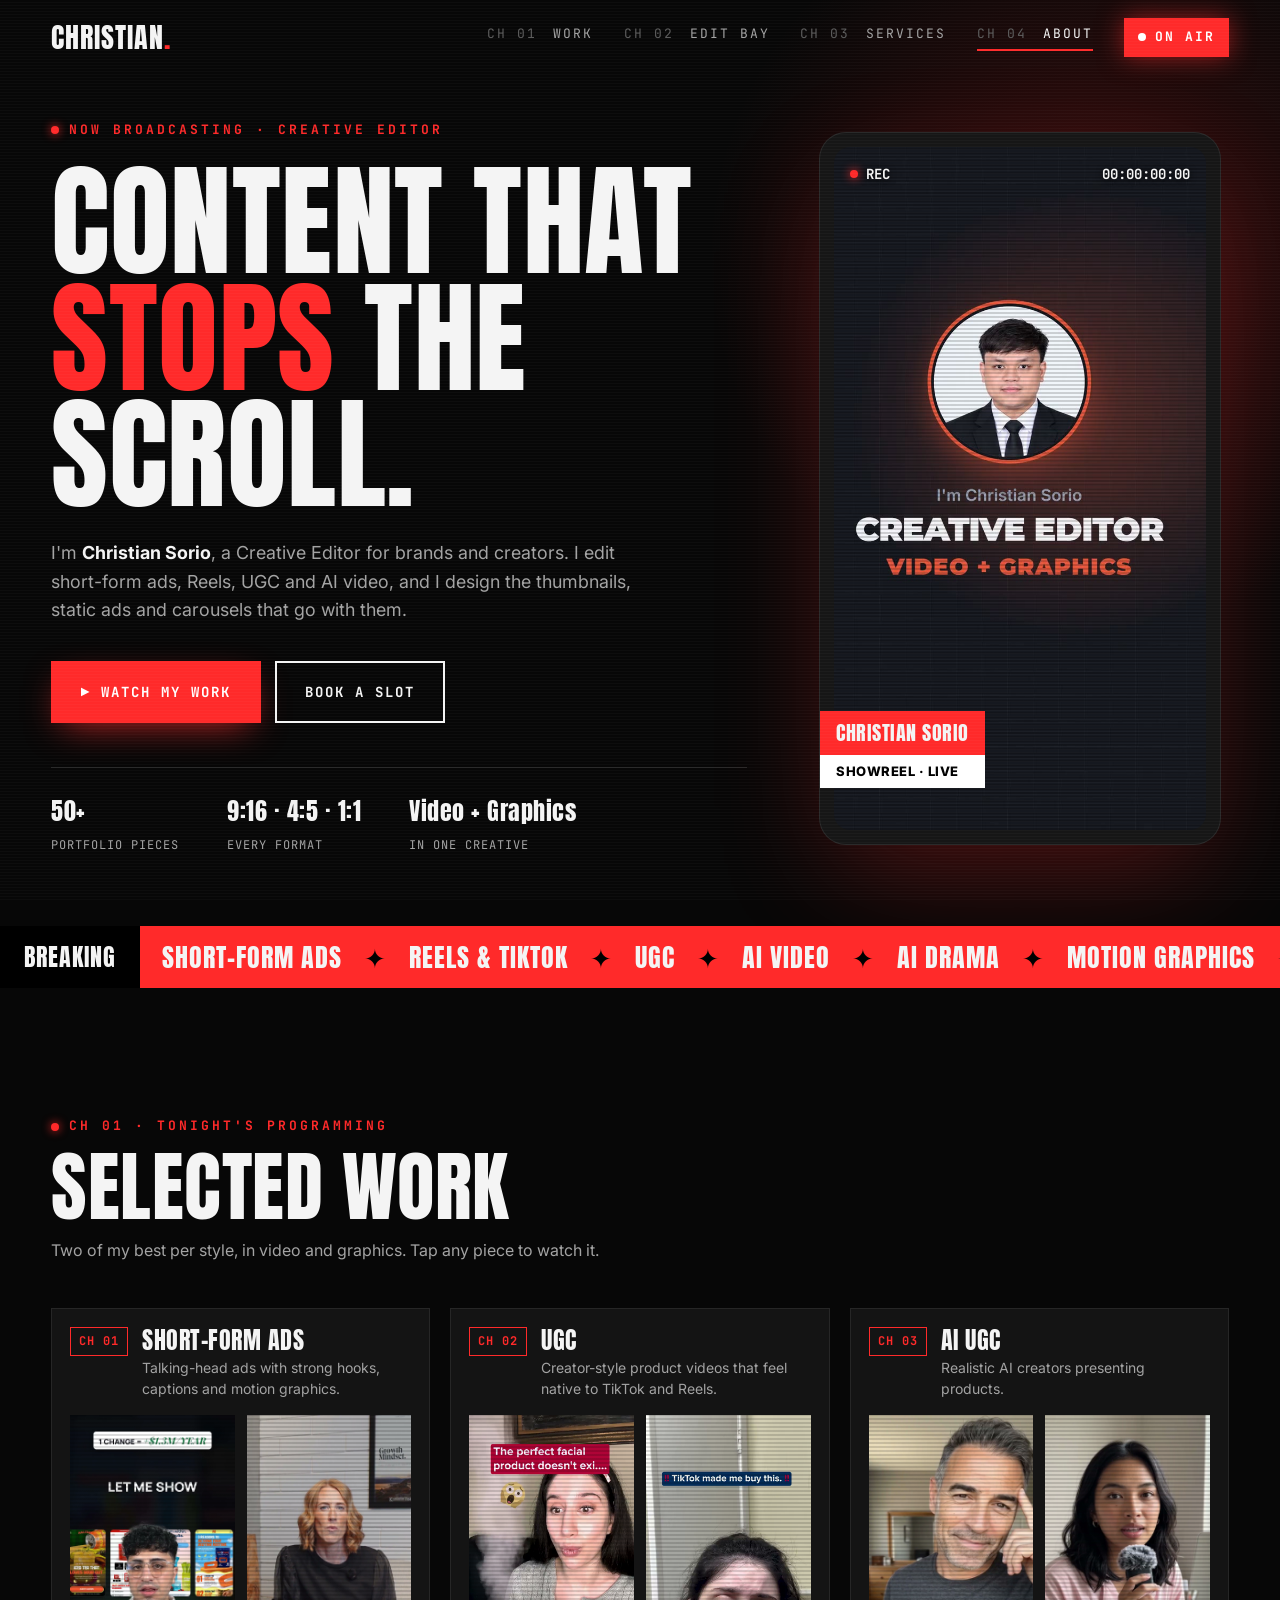
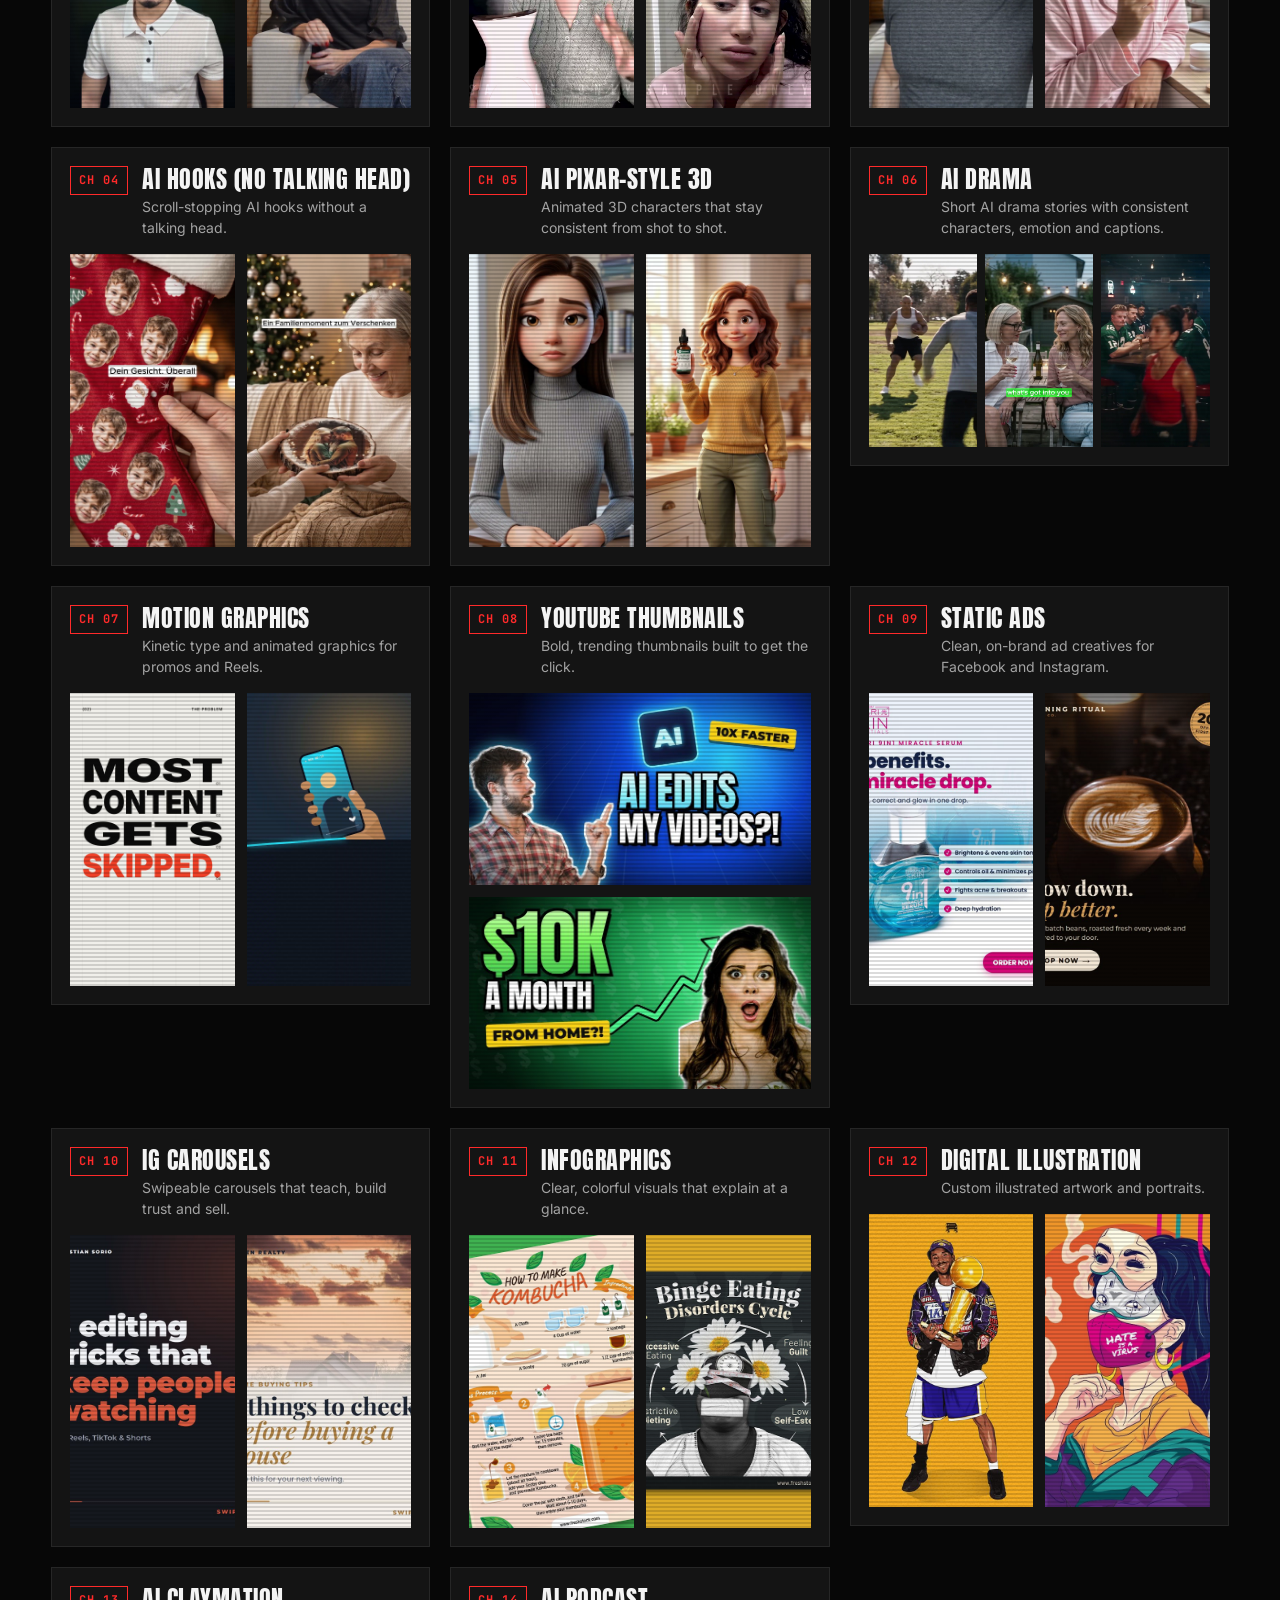
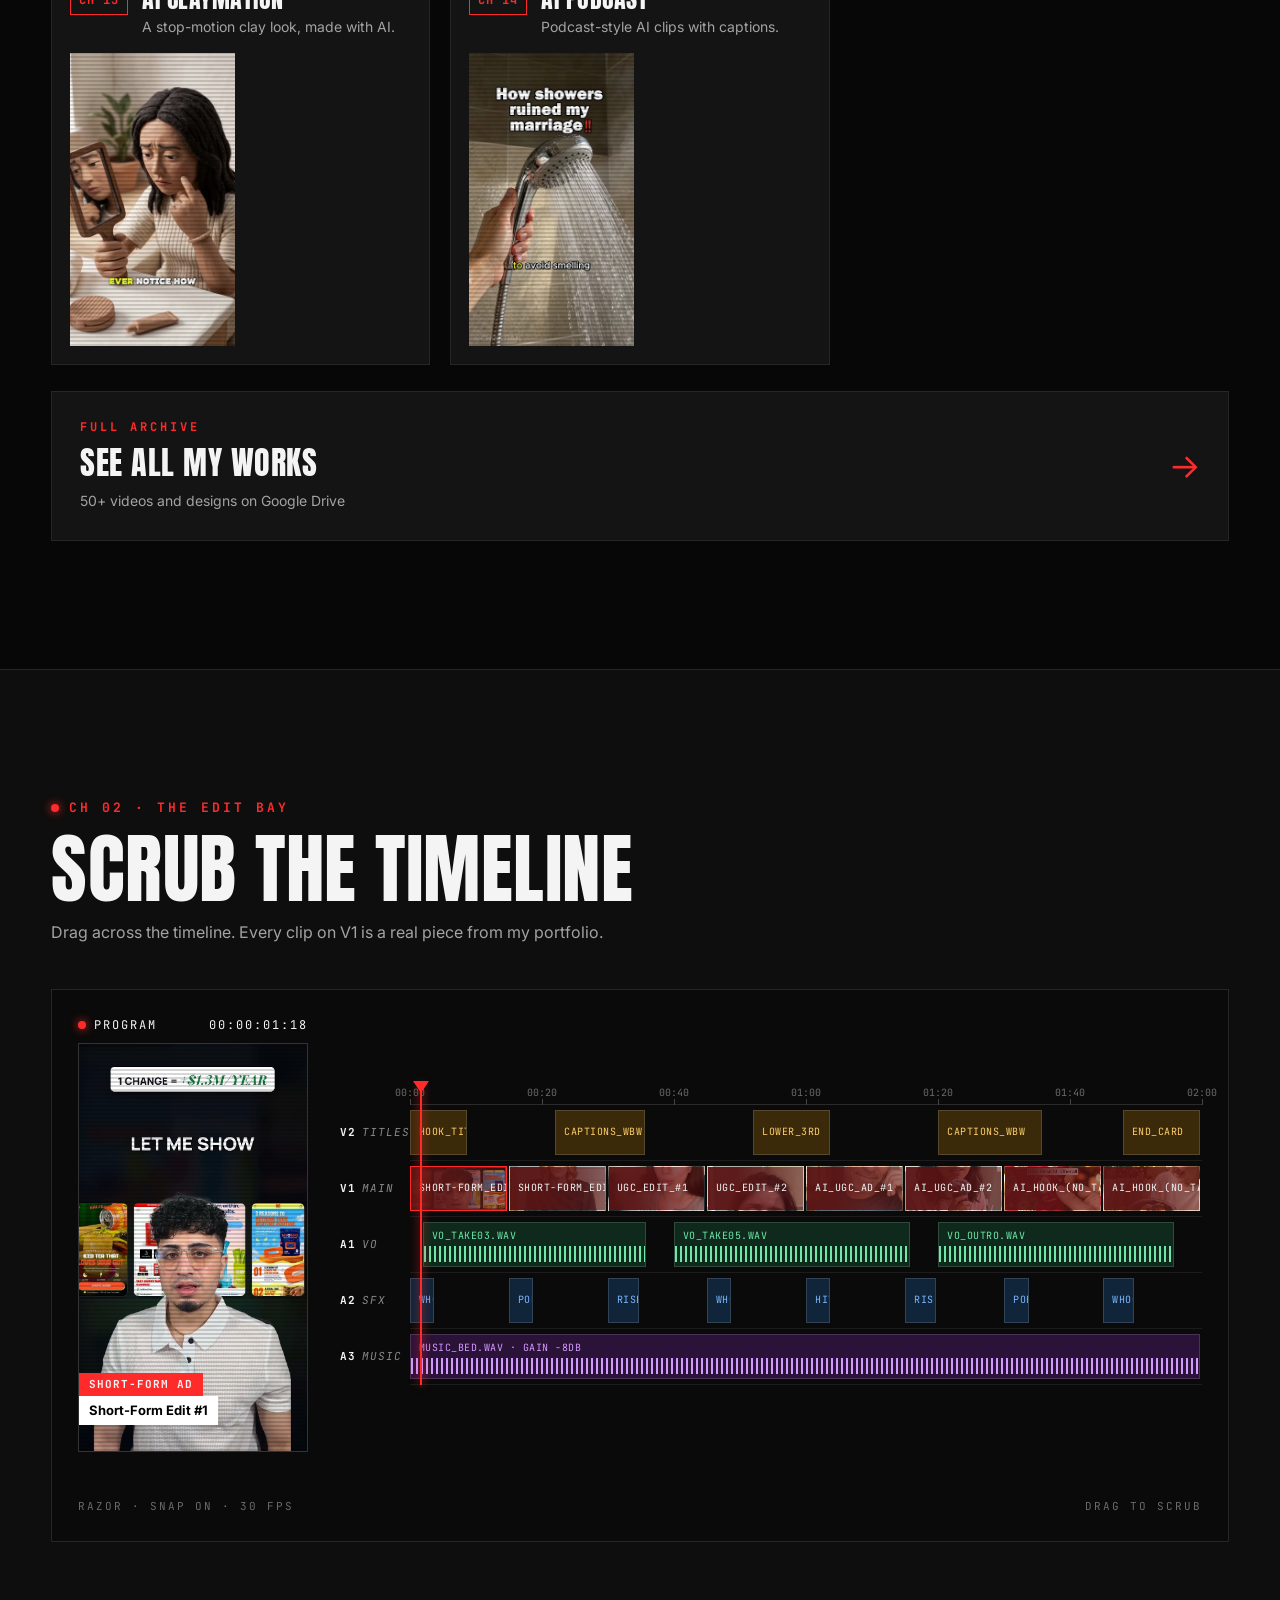
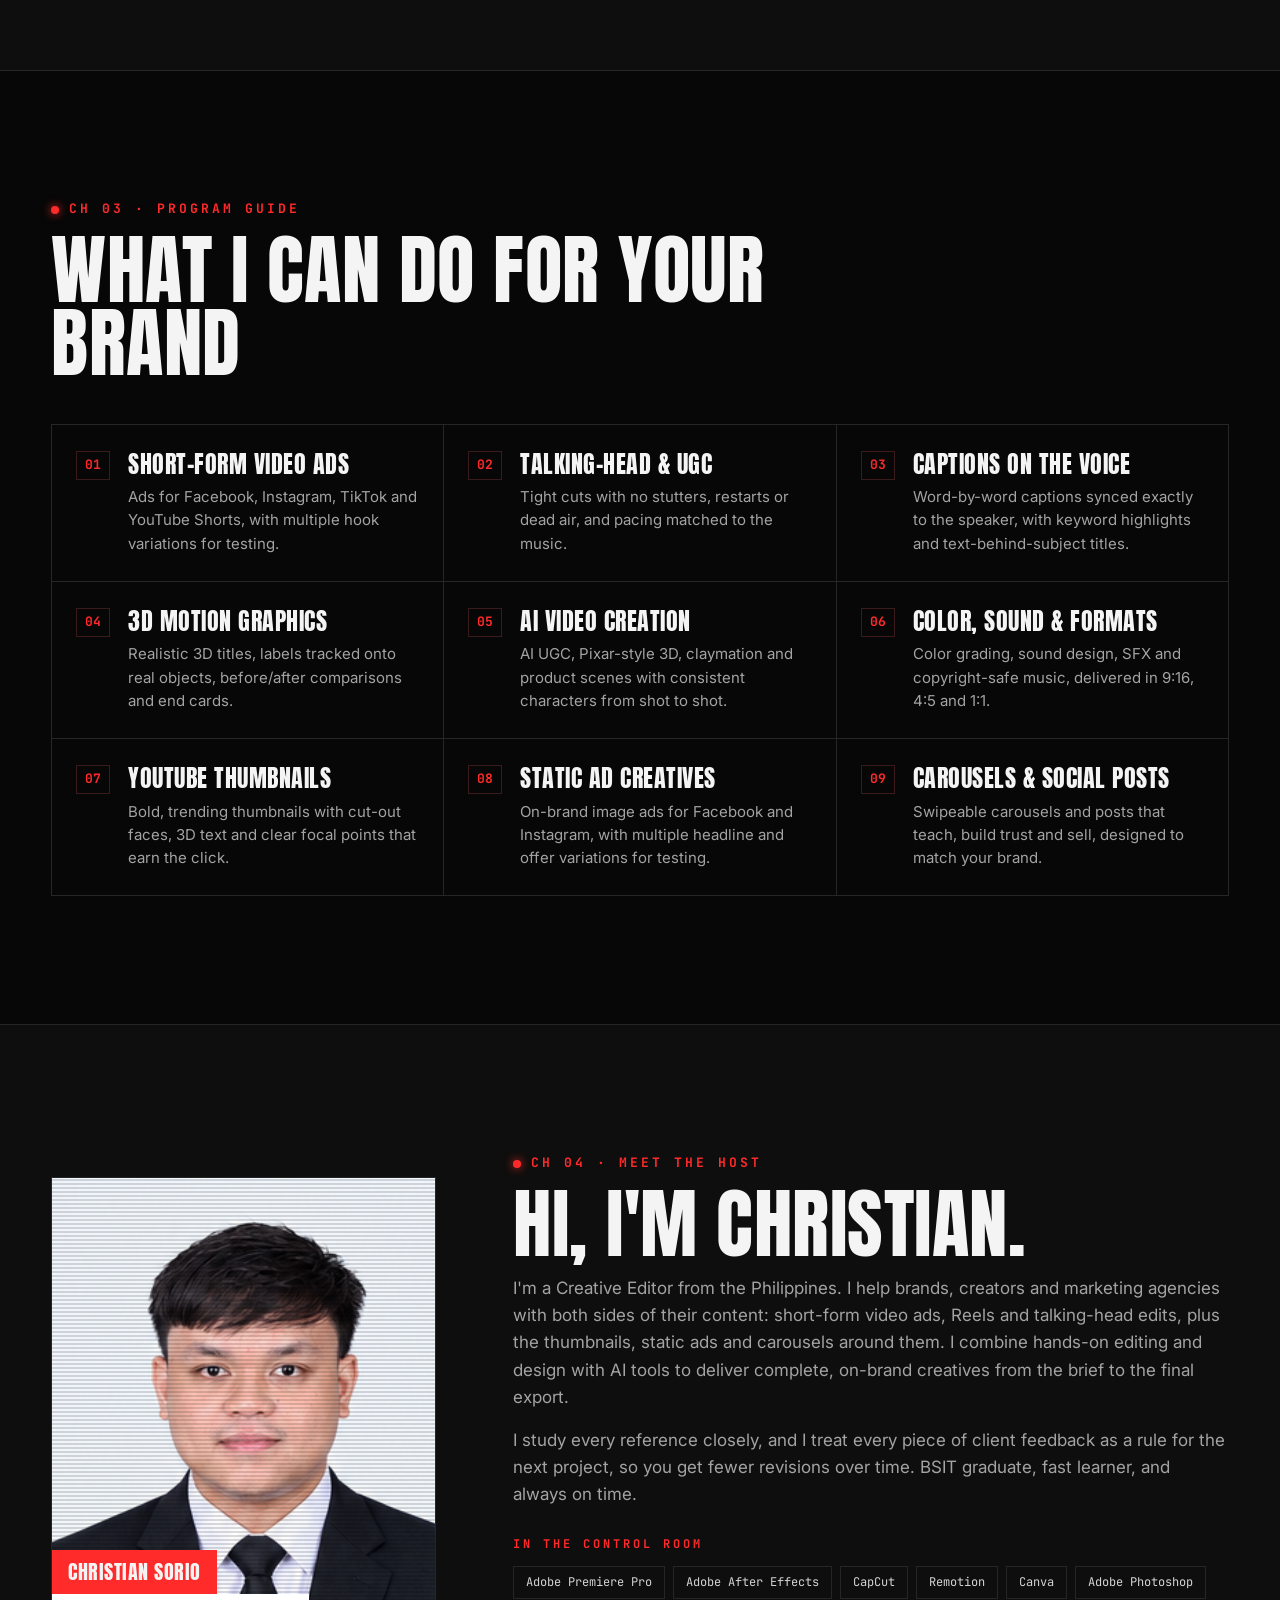
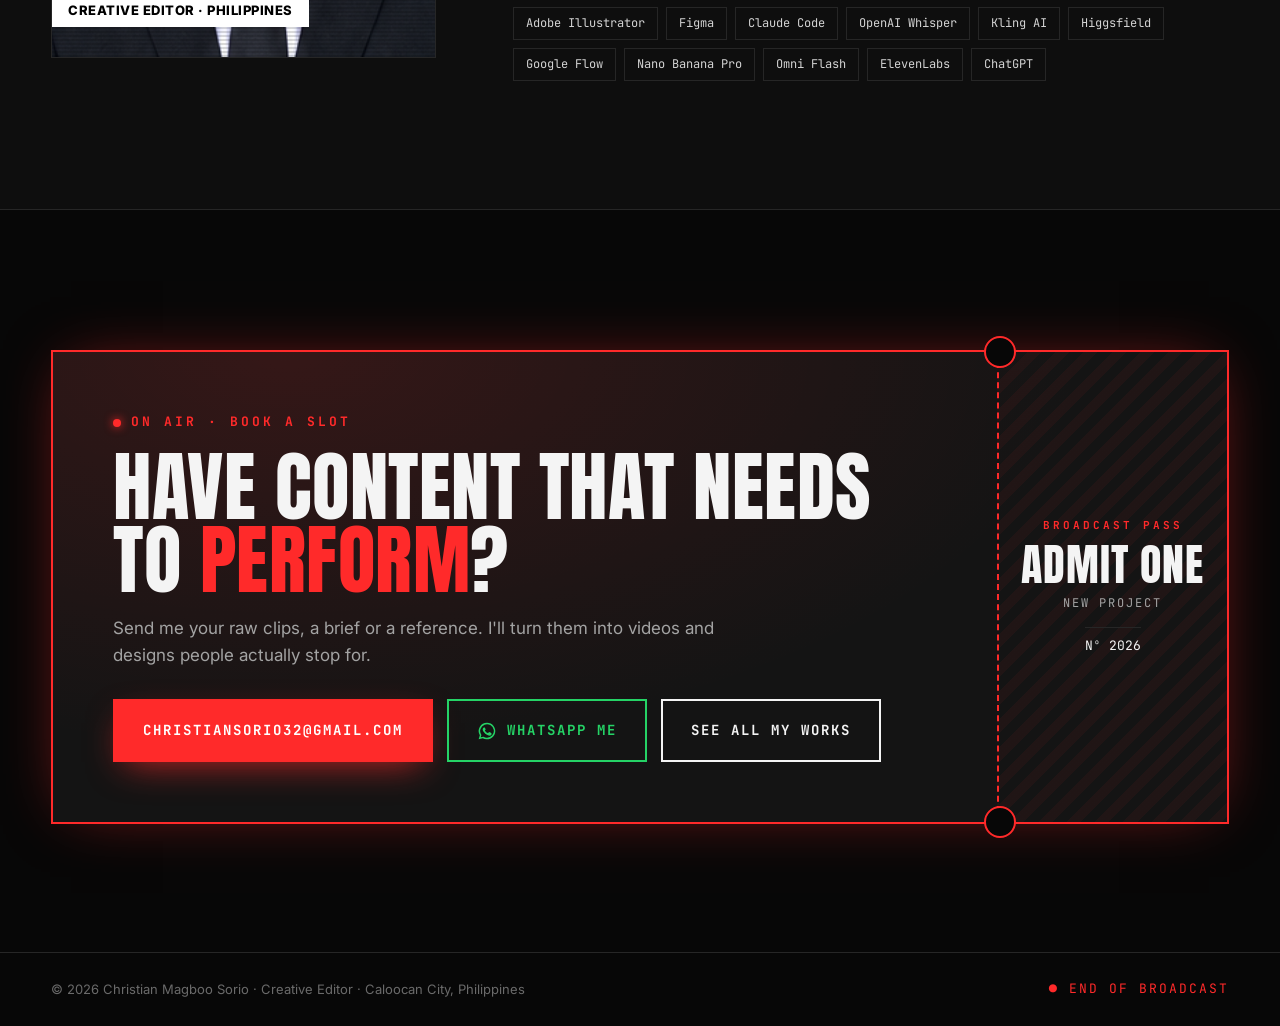
==== commit 94493094: "Add files via upload" ====
--- a/index.html
+++ b/index.html
@@ -20,7 +20,7 @@
 <link rel="preconnect" href="https://fonts.googleapis.com">
 <link rel="preconnect" href="https://fonts.gstatic.com" crossorigin>
 <link href="https://fonts.googleapis.com/css2?family=Anton&family=Inter:wght@400;500;600;800&family=JetBrains+Mono:wght@500;700&display=swap" rel="stylesheet">
-<link rel="stylesheet" href="style.css">
+<link rel="stylesheet" href="style.css?v=20261119">
 </head>
 <body>
 
@@ -63,8 +63,8 @@
 <div class="ticker" aria-hidden="true">
   <div class="tag">BREAKING</div>
   <div class="roll"><div class="track">
-    <span>SHORT-FORM ADS</span><i>✦</i><span>REELS &amp; TIKTOK</span><i>✦</i><span>UGC</span><i>✦</i><span>AI VIDEO</span><i>✦</i><span>MOTION GRAPHICS</span><i>✦</i><span>CAPTIONS</span><i>✦</i><span>THUMBNAILS</span><i>✦</i><span>STATIC ADS</span><i>✦</i><span>CAROUSELS</span><i>✦</i>
-    <span>SHORT-FORM ADS</span><i>✦</i><span>REELS &amp; TIKTOK</span><i>✦</i><span>UGC</span><i>✦</i><span>AI VIDEO</span><i>✦</i><span>MOTION GRAPHICS</span><i>✦</i><span>CAPTIONS</span><i>✦</i><span>THUMBNAILS</span><i>✦</i><span>STATIC ADS</span><i>✦</i><span>CAROUSELS</span><i>✦</i>
+    <span>SHORT-FORM ADS</span><i>✦</i><span>REELS &amp; TIKTOK</span><i>✦</i><span>UGC</span><i>✦</i><span>AI VIDEO</span><i>✦</i><span>AI DRAMA</span><i>✦</i><span>MOTION GRAPHICS</span><i>✦</i><span>CAPTIONS</span><i>✦</i><span>THUMBNAILS</span><i>✦</i><span>STATIC ADS</span><i>✦</i><span>CAROUSELS</span><i>✦</i>
+    <span>SHORT-FORM ADS</span><i>✦</i><span>REELS &amp; TIKTOK</span><i>✦</i><span>UGC</span><i>✦</i><span>AI VIDEO</span><i>✦</i><span>AI DRAMA</span><i>✦</i><span>MOTION GRAPHICS</span><i>✦</i><span>CAPTIONS</span><i>✦</i><span>THUMBNAILS</span><i>✦</i><span>STATIC ADS</span><i>✦</i><span>CAROUSELS</span><i>✦</i>
   </div></div>
 </div>
 
@@ -174,7 +174,7 @@
 </div>
 
 <div class="scan" aria-hidden="true"></div>
-<script src="portfolio.js"></script>
-<script src="site.js"></script>
+<script src="portfolio.js?v=20261119"></script>
+<script src="site.js?v=20261119"></script>
 </body>
 </html>
--- a/style.css
+++ b/style.css
@@ -99,6 +99,7 @@
 .group h3 { font-family: var(--head); font-weight: 400; font-size: 24px; letter-spacing: .5px; text-transform: uppercase; line-height: 1.1; }
 .group p { color: var(--muted); font-size: 14px; line-height: 1.5; margin-top: 4px; }
 .group-items { display: grid; grid-template-columns: 1fr 1fr; gap: 12px; }
+.group-items.three { grid-template-columns: repeat(3, 1fr); gap: 8px; }
 .item { position: relative; aspect-ratio: 9 / 16; overflow: hidden; background: #000; border: 0; padding: 0; cursor: pointer; }
 .item img { width: 100%; height: 100%; object-fit: cover; transition: transform .5s, filter .3s; filter: saturate(.9); }
 .item::after { content: ""; position: absolute; inset: 0; background: repeating-linear-gradient(0deg, rgba(0, 0, 0, .14) 0 2px, transparent 2px 4px); pointer-events: none; }
